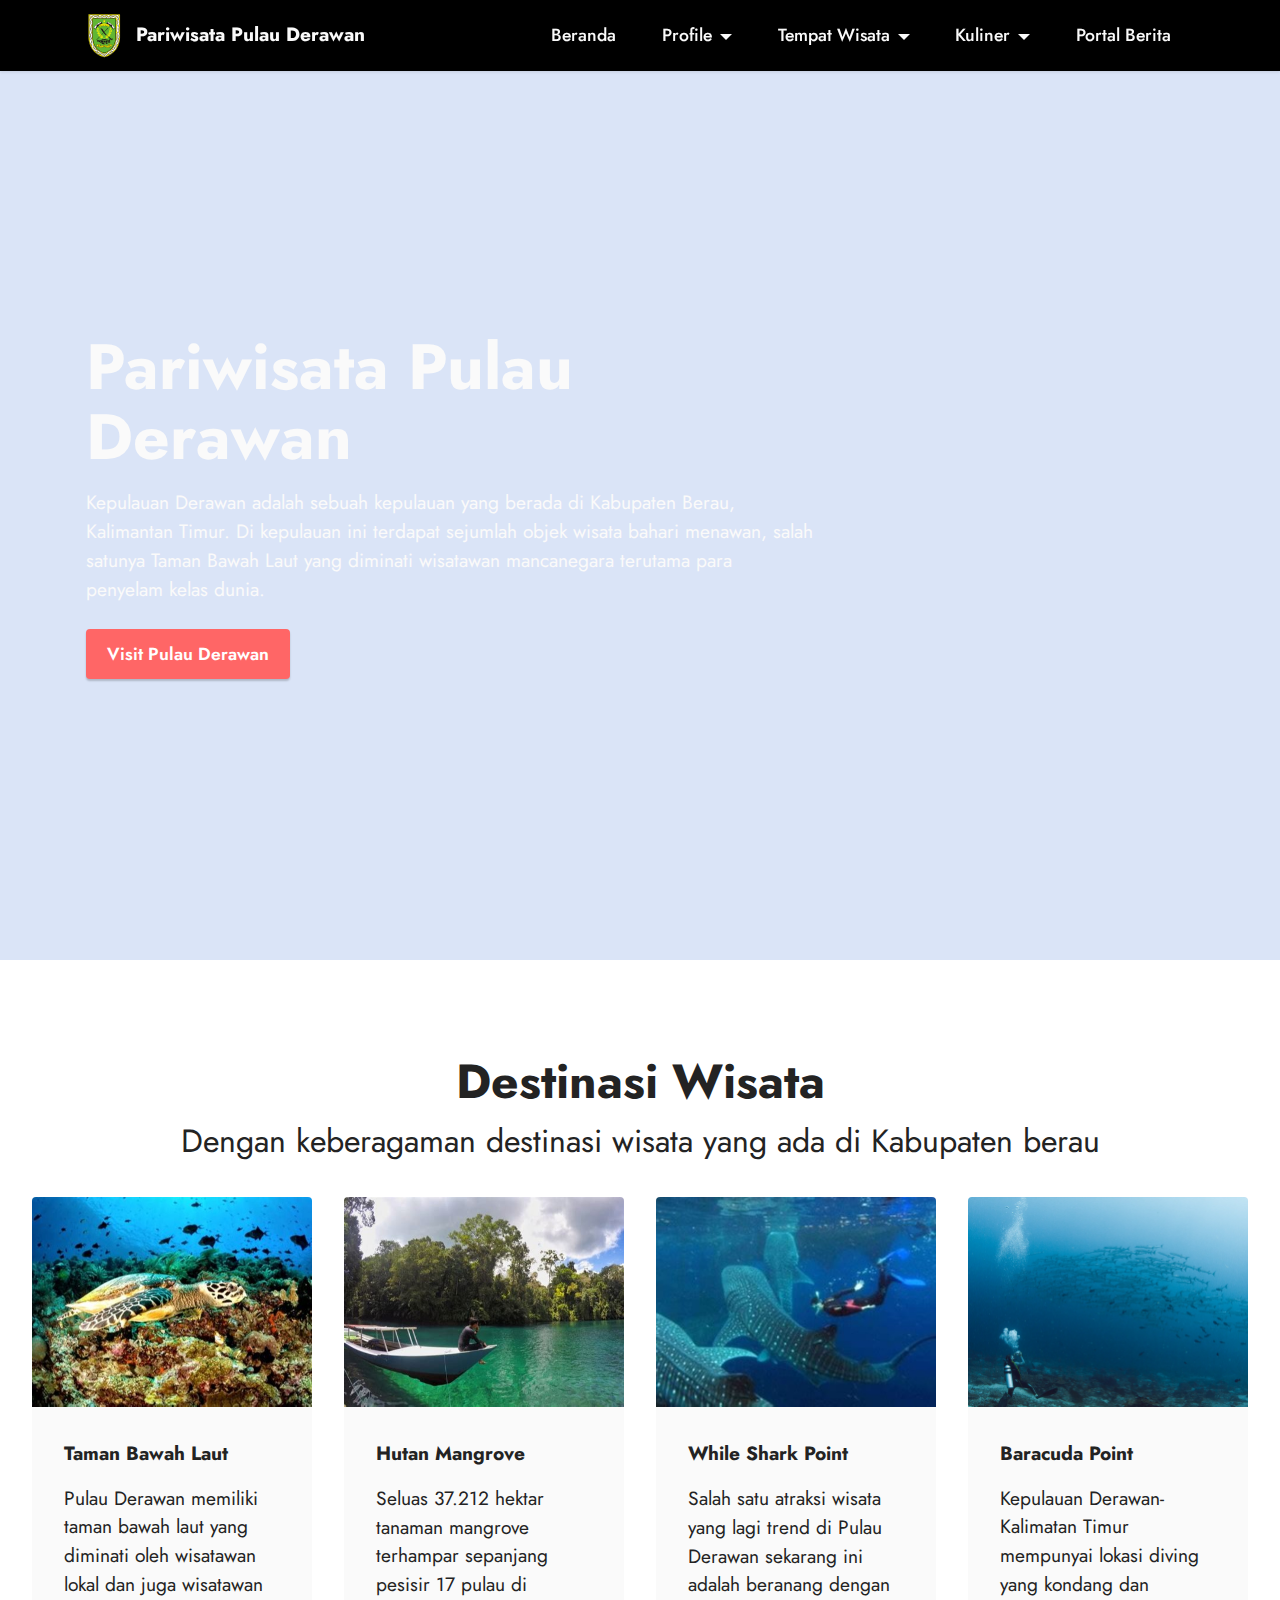
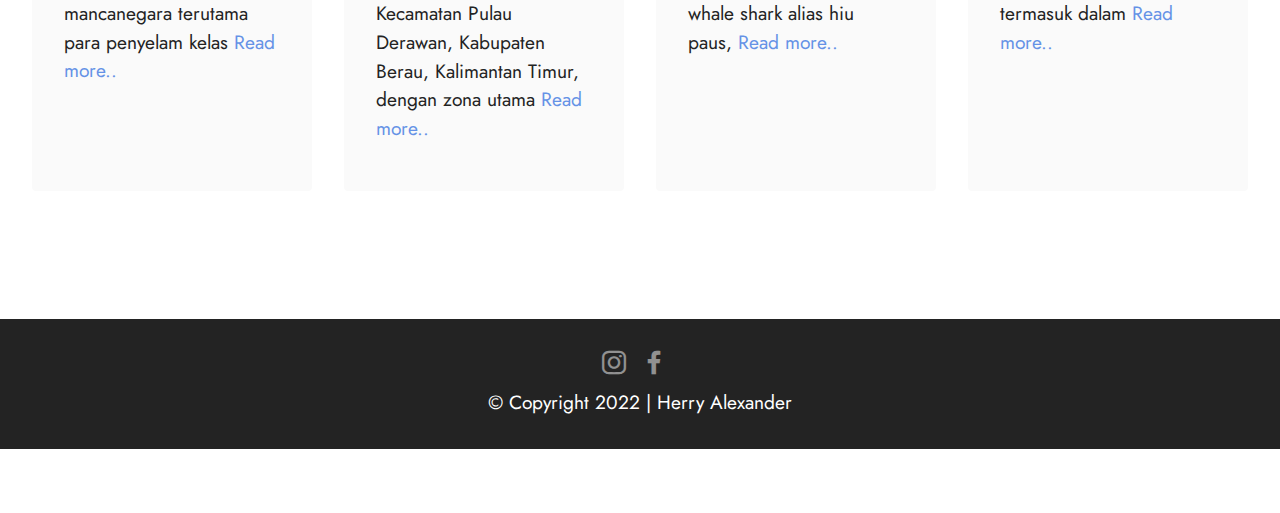
==== index.html @ 70865dbe "Update index.html" ====
<!DOCTYPE html>
<html  >
<head>
  <!-- Site made with Mobirise Website Builder v5.6.11, https://mobirise.com -->
  <meta charset="UTF-8">
  <meta http-equiv="X-UA-Compatible" content="IE=edge">
  <meta name="generator" content="Mobirise v5.6.11, mobirise.com">
  <meta name="twitter:card" content="summary_large_image"/>
  <meta name="twitter:image:src" content="">
  <meta property="og:image" content="">
  <meta name="twitter:title" content="Home">
  <meta name="viewport" content="width=device-width, initial-scale=1, minimum-scale=1">
  <link rel="shortcut icon" href="assets/images/coat-of-arms-of-berau-regency.svg" type="image/x-icon">
  <meta name="description" content="">
  
  
  <title>Home</title>
  <link rel="stylesheet" href="assets/bootstrap/css/bootstrap.min.css">
  <link rel="stylesheet" href="assets/bootstrap/css/bootstrap-grid.min.css">
  <link rel="stylesheet" href="assets/bootstrap/css/bootstrap-reboot.min.css">
  <link rel="stylesheet" href="assets/dropdown/css/style.css">
  <link rel="stylesheet" href="assets/socicon/css/styles.css">
  <link rel="stylesheet" href="assets/theme/css/style.css">
  <link rel="preload" href="https://fonts.googleapis.com/css?family=Jost:100,200,300,400,500,600,700,800,900,100i,200i,300i,400i,500i,600i,700i,800i,900i&display=swap" as="style" onload="this.onload=null;this.rel='stylesheet'">
  <noscript><link rel="stylesheet" href="https://fonts.googleapis.com/css?family=Jost:100,200,300,400,500,600,700,800,900,100i,200i,300i,400i,500i,600i,700i,800i,900i&display=swap"></noscript>
  <link rel="preload" as="style" href="assets/mobirise/css/mbr-additional.css"><link rel="stylesheet" href="assets/mobirise/css/mbr-additional.css" type="text/css">
  
  
  
  
</head>
<body>
  
  <section data-bs-version="5.1" class="menu menu2 cid-tdGZw2D0Wn" once="menu" id="menu2-9">
    
    <nav class="navbar navbar-dropdown navbar-fixed-top navbar-expand-lg">
        <div class="container">
            <div class="navbar-brand">
                <span class="navbar-logo">
                    <a href="https://mobiri.se">
                        <img src="assets/images/coat-of-arms-of-berau-regency.svg" alt="Mobirise Website Builder" style="height: 3rem;">
                    </a>
                </span>
                <span class="navbar-caption-wrap"><a class="navbar-caption text-white display-7" href="https://mobiri.se">Pariwisata Pulau Derawan</a></span>
            </div>
            <button class="navbar-toggler" type="button" data-toggle="collapse" data-bs-toggle="collapse" data-target="#navbarSupportedContent" data-bs-target="#navbarSupportedContent" aria-controls="navbarNavAltMarkup" aria-expanded="false" aria-label="Toggle navigation">
                <div class="hamburger">
                    <span></span>
                    <span></span>
                    <span></span>
                    <span></span>
                </div>
            </button>
            <div class="collapse navbar-collapse" id="navbarSupportedContent">
                <ul class="navbar-nav nav-dropdown nav-right" data-app-modern-menu="true"><li class="nav-item"><a class="nav-link link text-white text-primary display-4" href="index.html">Beranda</a></li>
                    <li class="nav-item dropdown"><a class="nav-link link text-white dropdown-toggle display-4" href="https://mobiri.se" data-toggle="dropdown-submenu" data-bs-toggle="dropdown" data-bs-auto-close="outside" aria-expanded="false">Profile</a><div class="dropdown-menu" aria-labelledby="dropdown-473"><a class="text-white dropdown-item text-primary display-4" href="profile.html#header2-b">Sejarah</a><a class="text-white dropdown-item text-primary display-4" href="profile.html#content5-c">Visi dan Misi</a><a class="text-white dropdown-item text-primary display-4" href="profile.html#image1-e">Struktur Organisasi</a><a class="text-white dropdown-item text-primary display-4" href="profile.html#map1-f">Lokasi</a></div></li>
                    <li class="nav-item dropdown"><a class="nav-link link text-white dropdown-toggle display-4" href="https://mobiri.se" data-toggle="dropdown-submenu" data-bs-toggle="dropdown" data-bs-auto-close="outside" aria-expanded="false">Tempat Wisata</a><div class="dropdown-menu" aria-labelledby="dropdown-120"><a class="text-white dropdown-item text-primary display-4" href="tamanbawahlaut.html">Taman Bawah Laut</a><a class="text-white dropdown-item text-primary display-4" href="hutanmangrove.html">Hutan Mangrove</a><a class="text-white dropdown-item text-primary display-4" href="whileshark.html">While Shark Point</a><a class="text-white dropdown-item text-primary display-4" href="baracuda.html">Baracuda Point</a></div>
                    </li><li class="nav-item dropdown open"><a class="nav-link link text-white dropdown-toggle show display-4" href="https://mobiri.se" data-toggle="dropdown-submenu" data-bs-toggle="dropdown" data-bs-auto-close="outside" aria-expanded="true">Kuliner</a><div class="dropdown-menu show" aria-labelledby="dropdown-510" data-bs-popper="none"><a class="text-white show dropdown-item text-primary display-4" href="kuliner.html#image1-y">Kima</a><a class="text-white show dropdown-item text-primary display-4" href="kuliner.html#image2-z">Tehe-tehe</a><a class="text-white show dropdown-item text-primary display-4" href="kuliner.html#image1-10">Sarang Semut</a><a class="text-white show dropdown-item text-primary display-4" href="kuliner.html#image2-11">Kulabutan</a></div></li><li class="nav-item"><a class="nav-link link text-white show text-primary display-4" href="https://dispar.kaltimprov.go.id/category/berita-terkini/" target="_blank">Portal Berita</a></li></ul>
                
                
            </div>
        </div>
    </nav>
</section>

<section data-bs-version="5.1" class="header1 cid-tdGR9poJVl mbr-fullscreen" data-bg-video="https://www.youtube.com/embed/G66h4YpAroQ?rel=0&amp;mute=1&amp;showinfo=0&amp;autoplay=0&amp;loop=0" id="header1-3">

    

    <div class="mbr-fallback-image disabled"></div>
    <div class="mbr-overlay" style="opacity: 0.2; background-color: rgb(68, 121, 217);"></div>

    <div class="container">
        <div class="row">
            <div class="col-12 col-lg-8">
                <h1 class="mbr-section-title mbr-fonts-style mb-3 display-1"><strong>Pariwisata Pulau Derawan</strong></h1>
                
                <p class="mbr-text mbr-fonts-style display-7">
                    Kepulauan Derawan adalah sebuah kepulauan yang berada di Kabupaten Berau, Kalimantan Timur. Di kepulauan ini terdapat sejumlah objek wisata bahari menawan, salah satunya Taman Bawah Laut yang diminati wisatawan mancanegara terutama para penyelam kelas dunia.</p>
                <div class="mbr-section-btn mt-3"><a class="btn btn-secondary display-4" href="profile.html">Visit Pulau Derawan</a></div>
            </div>
        </div>
    </div>
</section>

<section data-bs-version="5.1" class="gallery3 cid-tdGSPhgQXD" id="gallery3-4">
    
    
    <div class="container-fluid">
        <div class="mbr-section-head">
            <h4 class="mbr-section-title mbr-fonts-style align-center mb-0 display-2">
                <strong>Destinasi Wisata</strong></h4>
            <h5 class="mbr-section-subtitle mbr-fonts-style align-center mb-0 mt-2 display-5">Dengan keberagaman destinasi wisata yang ada di Kabupaten berau</h5>
        </div>
        <div class="row mt-4">
            <div class="item features-image сol-12 col-md-6 col-lg-3">
                <div class="item-wrapper">
                    <div class="item-img">
                        <img src="assets/images/th-2276952574.jpeg" alt="Mobirise Website Builder">
                    </div>
                    <div class="item-content">
                        <h5 class="item-title mbr-fonts-style display-7">
                            <strong>Taman Bawah Laut</strong></h5>
                        
                        <p class="mbr-text mbr-fonts-style mt-3 display-7">
                            Pulau Derawan memiliki taman bawah laut yang diminati oleh wisatawan lokal dan juga wisatawan mancanegara terutama para penyelam kelas <a href="tamanbawahlaut.html" class="text-primary">Read more..</a></p>
                    </div>
                    
                </div>
            </div>
            <div class="item features-image сol-12 col-md-6 col-lg-3">
                <div class="item-wrapper">
                    <div class="item-img">
                        <img src="assets/images/th-1007142094.jpeg" alt="Mobirise Website Builder">
                    </div>
                    <div class="item-content">
                        <h5 class="item-title mbr-fonts-style display-7">
                            <strong>Hutan Mangrove</strong></h5>
                        
                        <p class="mbr-text mbr-fonts-style mt-3 display-7">Seluas 37.212 hektar tanaman mangrove terhampar sepanjang pesisir 17 pulau di Kecamatan Pulau Derawan, Kabupaten Berau, Kalimantan Timur, dengan zona utama <a href="hutanmangrove.html" class="text-primary">Read more..</a><br></p>
                    </div>
                    
                </div>
            </div>
            <div class="item features-image сol-12 col-md-6 col-lg-3">
                <div class="item-wrapper">
                    <div class="item-img">
                        <img src="assets/images/th-3424375122.jpeg" alt="Mobirise Website Builder">
                    </div>
                    <div class="item-content">
                        <h5 class="item-title mbr-fonts-style display-7">
                            <strong>While Shark Point</strong></h5>
                        
                        <p class="mbr-text mbr-fonts-style mt-3 display-7">
                            Salah satu atraksi wisata yang lagi trend di Pulau Derawan sekarang ini adalah beranang dengan whale shark alias hiu paus,&nbsp;<a href="whileshark.html" class="text-primary">Read more..</a></p>
                    </div>
                    
                </div>
            </div>
            <div class="item features-image сol-12 col-md-6 col-lg-3">
                <div class="item-wrapper">
                    <div class="item-img">
                        <img src="assets/images/kakaban-barracuda-6.jpeg" alt="Mobirise Website Builder" title="">
                    </div>
                    <div class="item-content">
                        <h5 class="item-title mbr-fonts-style display-7">
                            <strong>Baracuda Point</strong></h5>
                        
                        <p class="mbr-text mbr-fonts-style mt-3 display-7">
                            Kepulauan Derawan- Kalimatan Timur mempunyai lokasi diving yang kondang dan termasuk dalam <a href="baracuda.html" class="text-primary">Read more..</a></p>
                    </div>
                    
                </div>
            </div>
        </div>
    </div>
</section>

<section data-bs-version="5.1" class="footer3 cid-tdH0uuYaSc" once="footers" id="footer3-a">

    

    

    <div class="container">
        <div class="media-container-row align-center mbr-white">
            
            <div class="row social-row">
                <div class="social-list align-right pb-2">
                    
                    
                    
                    
                    
                    
                <div class="soc-item">
                        <a href="https://instagram.com/pemkampulauderawan" target="_blank">
                            <span class="mbr-iconfont mbr-iconfont-social socicon-instagram socicon"></span>
                        </a>
                    </div><div class="soc-item">
                        <a href="https://www.facebook.com/pemdes.pulauderawan.3" target="_blank">
                            <span class="mbr-iconfont mbr-iconfont-social socicon-facebook socicon"></span>
                        </a>
                    </div></div>
            </div>
            <div class="row row-copirayt">
                <p class="mbr-text mb-0 mbr-fonts-style mbr-white align-center display-7">
                    © Copyright 2022 | Herry Alexander<br></p>
            </div>
        </div>
    </div>
</section><section class="display-7" style="padding: 0;align-items: center;justify-content: center;flex-wrap: wrap;    align-content: center;display: flex;position: relative;height: 4rem;"><a href="https://mobiri.se/2832314" style="flex: 1 1;height: 4rem;position: absolute;width: 100%;z-index: 1;"><img alt="" style="height: 4rem;" src="[data-uri]"></a><p style="margin: 0;text-align: center;" class="display-7"> &#8204;</p><a style="z-index:1" href="https://mobirise.com/website-design-software.html"></a></section><script src="assets/bootstrap/js/bootstrap.bundle.min.js"></script>  <script src="assets/smoothscroll/smooth-scroll.js"></script>  <script src="assets/ytplayer/index.js"></script>  <script src="assets/dropdown/js/navbar-dropdown.js"></script>  <script src="assets/vimeoplayer/player.js"></script>  <script src="assets/theme/js/script.js"></script>  
  
  
</body>
</html>
---- assets/dropdown/css/style.css ----
.navbar-dropdown {
  left: 0;
  padding: 0;
  position: absolute;
  right: 0;
  top: 0;
  transition: all 0.45s ease;
  z-index: 1030;
  background: #282828; }
  .navbar-dropdown .navbar-logo {
    margin-right: 0.8rem;
    transition: margin 0.3s ease-in-out;
    vertical-align: middle; }
    .navbar-dropdown .navbar-logo img {
      height: 3.125rem;
      transition: all 0.3s ease-in-out; }
    .navbar-dropdown .navbar-logo.mbr-iconfont {
      font-size: 3.125rem;
      line-height: 3.125rem; }
  .navbar-dropdown .navbar-caption {
    font-weight: 700;
    white-space: normal;
    vertical-align: -4px;
    line-height: 3.125rem !important; }
    .navbar-dropdown .navbar-caption, .navbar-dropdown .navbar-caption:hover {
      color: inherit;
      text-decoration: none; }
  .navbar-dropdown .mbr-iconfont + .navbar-caption {
    vertical-align: -1px; }
  .navbar-dropdown.navbar-fixed-top {
    position: fixed; }
  .navbar-dropdown .navbar-brand span {
    vertical-align: -4px; }
  .navbar-dropdown.bg-color.transparent {
    background: none; }
  .navbar-dropdown.navbar-short .navbar-brand {
    padding: 0.625rem 0; }
    .navbar-dropdown.navbar-short .navbar-brand span {
      vertical-align: -1px; }
  .navbar-dropdown.navbar-short .navbar-caption {
    line-height: 2.375rem !important;
    vertical-align: -2px; }
  .navbar-dropdown.navbar-short .navbar-logo {
    margin-right: 0.5rem; }
    .navbar-dropdown.navbar-short .navbar-logo img {
      height: 2.375rem; }
    .navbar-dropdown.navbar-short .navbar-logo.mbr-iconfont {
      font-size: 2.375rem;
      line-height: 2.375rem; }
  .navbar-dropdown.navbar-short .mbr-table-cell {
    height: 3.625rem; }
  .navbar-dropdown .navbar-close {
    left: 0.6875rem;
    position: fixed;
    top: 0.75rem;
    z-index: 1000; }
  .navbar-dropdown .hamburger-icon {
    content: "";
    display: inline-block;
    vertical-align: middle;
    width: 16px;
    -webkit-box-shadow: 0 -6px 0 1px #282828,0 0 0 1px #282828,0 6px 0 1px #282828;
    -moz-box-shadow: 0 -6px 0 1px #282828,0 0 0 1px #282828,0 6px 0 1px #282828;
    box-shadow: 0 -6px 0 1px #282828,0 0 0 1px #282828,0 6px 0 1px #282828; }

.dropdown-menu .dropdown-toggle[data-toggle="dropdown-submenu"]::after {
  border-bottom: 0.35em solid transparent;
  border-left: 0.35em solid;
  border-right: 0;
  border-top: 0.35em solid transparent;
  margin-left: 0.3rem; }

.dropdown-menu .dropdown-item:focus {
  outline: 0; }

.nav-dropdown {
  font-size: 0.75rem;
  font-weight: 500;
  height: auto !important; }
  .nav-dropdown .nav-btn {
    padding-left: 1rem; }
  .nav-dropdown .link {
    margin: .667em 1.667em;
    font-weight: 500;
    padding: 0;
    transition: color .2s ease-in-out; }
    .nav-dropdown .link.dropdown-toggle {
      margin-right: 2.583em; }
      .nav-dropdown .link.dropdown-toggle::after {
        margin-left: .25rem;
        border-top: 0.35em solid;
        border-right: 0.35em solid transparent;
        border-left: 0.35em solid transparent;
        border-bottom: 0; }
      .nav-dropdown .link.dropdown-toggle[aria-expanded="true"] {
        margin: 0;
        padding: 0.667em 3.263em  0.667em 1.667em; }
  .nav-dropdown .link::after,
  .nav-dropdown .dropdown-item::after {
    color: inherit; }
  .nav-dropdown .btn {
    font-size: 0.75rem;
    font-weight: 700;
    letter-spacing: 0;
    margin-bottom: 0;
    padding-left: 1.25rem;
    padding-right: 1.25rem; }
  .nav-dropdown .dropdown-menu {
    border-radius: 0;
    border: 0;
    left: 0;
    margin: 0;
    padding-bottom: 1.25rem;
    padding-top: 1.25rem;
    position: relative; }
  .nav-dropdown .dropdown-submenu {
    margin-left: 0.125rem;
    top: 0; }
  .nav-dropdown .dropdown-item {
    font-weight: 500;
    line-height: 2;
    padding: 0.3846em 4.615em 0.3846em 1.5385em;
    position: relative;
    transition: color .2s ease-in-out, background-color .2s ease-in-out; }
    .nav-dropdown .dropdown-item::after {
      margin-top: -0.3077em;
      position: absolute;
      right: 1.1538em;
      top: 50%; }
    .nav-dropdown .dropdown-item:focus, .nav-dropdown .dropdown-item:hover {
      background: none; }

@media (max-width: 767px) {
  .nav-dropdown.navbar-toggleable-sm {
    bottom: 0;
    display: none;
    left: 0;
    overflow-x: hidden;
    position: fixed;
    top: 0;
    transform: translateX(-100%);
    -ms-transform: translateX(-100%);
    -webkit-transform: translateX(-100%);
    width: 18.75rem;
    z-index: 999; } }
.nav-dropdown.navbar-toggleable-xl {
  bottom: 0;
  display: none;
  left: 0;
  overflow-x: hidden;
  position: fixed;
  top: 0;
  transform: translateX(-100%);
  -ms-transform: translateX(-100%);
  -webkit-transform: translateX(-100%);
  width: 18.75rem;
  z-index: 999; }

.nav-dropdown-sm {
  display: block !important;
  overflow-x: hidden;
  overflow: auto;
  padding-top: 3.875rem; }
  .nav-dropdown-sm::after {
    content: "";
    display: block;
    height: 3rem;
    width: 100%; }
  .nav-dropdown-sm.collapse.in ~ .navbar-close {
    display: block !important; }
  .nav-dropdown-sm.collapsing, .nav-dropdown-sm.collapse.in {
    transform: translateX(0);
    -ms-transform: translateX(0);
    -webkit-transform: translateX(0);
    transition: all 0.25s ease-out;
    -webkit-transition: all 0.25s ease-out;
    background: #282828; }
  .nav-dropdown-sm.collapsing[aria-expanded="false"] {
    transform: translateX(-100%);
    -ms-transform: translateX(-100%);
    -webkit-transform: translateX(-100%); }
  .nav-dropdown-sm .nav-item {
    display: block;
    margin-left: 0 !important;
    padding-left: 0; }
  .nav-dropdown-sm .link,
  .nav-dropdown-sm .dropdown-item {
    border-top: 1px dotted rgba(255, 255, 255, 0.1);
    font-size: 0.8125rem;
    line-height: 1.6;
    margin: 0 !important;
    padding: 0.875rem 2.4rem 0.875rem 1.5625rem !important;
    position: relative;
    white-space: normal; }
    .nav-dropdown-sm .link:focus, .nav-dropdown-sm .link:hover,
    .nav-dropdown-sm .dropdown-item:focus,
    .nav-dropdown-sm .dropdown-item:hover {
      background: rgba(0, 0, 0, 0.2) !important;
      color: #c0a375; }
  .nav-dropdown-sm .nav-btn {
    position: relative;
    padding: 1.5625rem 1.5625rem 0 1.5625rem; }
    .nav-dropdown-sm .nav-btn::before {
      border-top: 1px dotted rgba(255, 255, 255, 0.1);
      content: "";
      left: 0;
      position: absolute;
      top: 0;
      width: 100%; }
    .nav-dropdown-sm .nav-btn + .nav-btn {
      padding-top: 0.625rem; }
      .nav-dropdown-sm .nav-btn + .nav-btn::before {
        display: none; }
  .nav-dropdown-sm .btn {
    padding: 0.625rem 0; }
  .nav-dropdown-sm .dropdown-toggle[data-toggle="dropdown-submenu"]::after {
    margin-left: .25rem;
    border-top: 0.35em solid;
    border-right: 0.35em solid transparent;
    border-left: 0.35em solid transparent;
    border-bottom: 0; }
  .nav-dropdown-sm .dropdown-toggle[data-toggle="dropdown-submenu"][aria-expanded="true"]::after {
    border-top: 0;
    border-right: 0.35em solid transparent;
    border-left: 0.35em solid transparent;
    border-bottom: 0.35em solid; }
  .nav-dropdown-sm .dropdown-menu {
    margin: 0;
    padding: 0;
    position: relative;
    top: 0;
    left: 0;
    width: 100%;
    border: 0;
    float: none;
    border-radius: 0;
    background: none; }
  .nav-dropdown-sm .dropdown-submenu {
    left: 100%;
    margin-left: 0.125rem;
    margin-top: -1.25rem;
    top: 0; }

.navbar-toggleable-sm .nav-dropdown .dropdown-menu {
  position: absolute; }

.navbar-toggleable-sm .nav-dropdown .dropdown-submenu {
  left: 100%;
  margin-left: 0.125rem;
  margin-top: -1.25rem;
  top: 0; }

.navbar-toggleable-sm.opened .nav-dropdown .dropdown-menu {
  position: relative; }

.navbar-toggleable-sm.opened .nav-dropdown .dropdown-submenu {
  left: 0;
  margin-left: 00rem;
  margin-top: 0rem;
  top: 0; }

.is-builder .nav-dropdown.collapsing {
  transition: none !important; }
---- assets/socicon/css/styles.css ----
@charset "UTF-8";

@font-face {
  font-family: 'Socicon';
  src:  url('../fonts/socicon.eot');
  src:  url('../fonts/socicon.eot?#iefix') format('embedded-opentype'),
    url('../fonts/socicon.woff2') format('woff2'),
    url('../fonts/socicon.ttf') format('truetype'),
    url('../fonts/socicon.woff') format('woff'),
    url('../fonts/socicon.svg#socicon') format('svg');
  font-weight: normal;
  font-style: normal;
  font-display: swap;
}

[data-icon]:before {
  font-family: "socicon" !important;
  content: attr(data-icon);
  font-style: normal !important;
  font-weight: normal !important;
  font-variant: normal !important;
  text-transform: none !important;
  speak: none;
  line-height: 1;
  -webkit-font-smoothing: antialiased;
  -moz-osx-font-smoothing: grayscale;
}

[class^="socicon-"], [class*=" socicon-"] {
  /* use !important to prevent issues with browser extensions that change fonts */
  font-family: 'Socicon' !important;
  speak: none;
  font-style: normal;
  font-weight: normal;
  font-variant: normal;
  text-transform: none;
  line-height: 1;

  /* Better Font Rendering =========== */
  -webkit-font-smoothing: antialiased;
  -moz-osx-font-smoothing: grayscale;
}

.socicon-eitaa:before {
  content: "\e97c";
}
.socicon-soroush:before {
  content: "\e97d";
}
.socicon-bale:before {
  content: "\e97e";
}
.socicon-zazzle:before {
  content: "\e97b";
}
.socicon-society6:before {
  content: "\e97a";
}
.socicon-redbubble:before {
  content: "\e979";
}
.socicon-avvo:before {
  content: "\e978";
}
.socicon-stitcher:before {
  content: "\e977";
}
.socicon-googlehangouts:before {
  content: "\e974";
}
.socicon-dlive:before {
  content: "\e975";
}
.socicon-vsco:before {
  content: "\e976";
}
.socicon-flipboard:before {
  content: "\e973";
}
.socicon-ubuntu:before {
  content: "\e958";
}
.socicon-artstation:before {
  content: "\e959";
}
.socicon-invision:before {
  content: "\e95a";
}
.socicon-torial:before {
  content: "\e95b";
}
.socicon-collectorz:before {
  content: "\e95c";
}
.socicon-seenthis:before {
  content: "\e95d";
}
.socicon-googleplaymusic:before {
  content: "\e95e";
}
.socicon-debian:before {
  content: "\e95f";
}
.socicon-filmfreeway:before {
  content: "\e960";
}
.socicon-gnome:before {
  content: "\e961";
}
.socicon-itchio:before {
  content: "\e962";
}
.socicon-jamendo:before {
  content: "\e963";
}
.socicon-mix:before {
  content: "\e964";
}
.socicon-sharepoint:before {
  content: "\e965";
}
.socicon-tinder:before {
  content: "\e966";
}
.socicon-windguru:before {
  content: "\e967";
}
.socicon-cdbaby:before {
  content: "\e968";
}
.socicon-elementaryos:before {
  content: "\e969";
}
.socicon-stage32:before {
  content: "\e96a";
}
.socicon-tiktok:before {
  content: "\e96b";
}
.socicon-gitter:before {
  content: "\e96c";
}
.socicon-letterboxd:before {
  content: "\e96d";
}
.socicon-threema:before {
  content: "\e96e";
}
.socicon-splice:before {
  content: "\e96f";
}
.socicon-metapop:before {
  content: "\e970";
}
.socicon-naver:before {
  content: "\e971";
}
.socicon-remote:before {
  content: "\e972";
}
.socicon-internet:before {
  content: "\e957";
}
.socicon-moddb:before {
  content: "\e94b";
}
.socicon-indiedb:before {
  content: "\e94c";
}
.socicon-traxsource:before {
  content: "\e94d";
}
.socicon-gamefor:before {
  content: "\e94e";
}
.socicon-pixiv:before {
  content: "\e94f";
}
.socicon-myanimelist:before {
  content: "\e950";
}
.socicon-blackberry:before {
  content: "\e951";
}
.socicon-wickr:before {
  content: "\e952";
}
.socicon-spip:before {
  content: "\e953";
}
.socicon-napster:before {
  content: "\e954";
}
.socicon-beatport:before {
  content: "\e955";
}
.socicon-hackerone:before {
  content: "\e956";
}
.socicon-hackernews:before {
  content: "\e946";
}
.socicon-smashwords:before {
  content: "\e947";
}
.socicon-kobo:before {
  content: "\e948";
}
.socicon-bookbub:before {
  content: "\e949";
}
.socicon-mailru:before {
  content: "\e94a";
}
.socicon-gitlab:before {
  content: "\e945";
}
.socicon-instructables:before {
  content: "\e944";
}
.socicon-portfolio:before {
  content: "\e943";
}
.socicon-codered:before {
  content: "\e940";
}
.socicon-origin:before {
  content: "\e941";
}
.socicon-nextdoor:before {
  content: "\e942";
}
.socicon-udemy:before {
  content: "\e93f";
}
.socicon-livemaster:before {
  content: "\e93e";
}
.socicon-crunchbase:before {
  content: "\e93b";
}
.socicon-homefy:before {
  content: "\e93c";
}
.socicon-calendly:before {
  content: "\e93d";
}
.socicon-realtor:before {
  content: "\e90f";
}
.socicon-tidal:before {
  content: "\e910";
}
.socicon-qobuz:before {
  content: "\e911";
}
.socicon-natgeo:before {
  content: "\e912";
}
.socicon-mastodon:before {
  content: "\e913";
}
.socicon-unsplash:before {
  content: "\e914";
}
.socicon-homeadvisor:before {
  content: "\e915";
}
.socicon-angieslist:before {
  content: "\e916";
}
.socicon-codepen:before {
  content: "\e917";
}
.socicon-slack:before {
  content: "\e918";
}
.socicon-openaigym:before {
  content: "\e919";
}
.socicon-logmein:before {
  content: "\e91a";
}
.socicon-fiverr:before {
  content: "\e91b";
}
.socicon-gotomeeting:before {
  content: "\e91c";
}
.socicon-aliexpress:before {
  content: "\e91d";
}
.socicon-guru:before {
  content: "\e91e";
}
.socicon-appstore:before {
  content: "\e91f";
}
.socicon-homes:before {
  content: "\e920";
}
.socicon-zoom:before {
  content: "\e921";
}
.socicon-alibaba:before {
  content: "\e922";
}
.socicon-craigslist:before {
  content: "\e923";
}
.socicon-wix:before {
  content: "\e924";
}
.socicon-redfin:before {
  content: "\e925";
}
.socicon-googlecalendar:before {
  content: "\e926";
}
.socicon-shopify:before {
  content: "\e927";
}
.socicon-freelancer:before {
  content: "\e928";
}
.socicon-seedrs:before {
  content: "\e929";
}
.socicon-bing:before {
  content: "\e92a";
}
.socicon-doodle:before {
  content: "\e92b";
}
.socicon-bonanza:before {
  content: "\e92c";
}
.socicon-squarespace:before {
  content: "\e92d";
}
.socicon-toptal:before {
  content: "\e92e";
}
.socicon-gust:before {
  content: "\e92f";
}
.socicon-ask:before {
  content: "\e930";
}
.socicon-trulia:before {
  content: "\e931";
}
.socicon-loomly:before {
  content: "\e932";
}
.socicon-ghost:before {
  content: "\e933";
}
.socicon-upwork:before {
  content: "\e934";
}
.socicon-fundable:before {
  content: "\e935";
}
.socicon-booking:before {
  content: "\e936";
}
.socicon-googlemaps:before {
  content: "\e937";
}
.socicon-zillow:before {
  content: "\e938";
}
.socicon-niconico:before {
  content: "\e939";
}
.socicon-toneden:before {
  content: "\e93a";
}
.socicon-augment:before {
  content: "\e908";
}
.socicon-bitbucket:before {
  content: "\e909";
}
.socicon-fyuse:before {
  content: "\e90a";
}
.socicon-yt-gaming:before {
  content: "\e90b";
}
.socicon-sketchfab:before {
  content: "\e90c";
}
.socicon-mobcrush:before {
  content: "\e90d";
}
.socicon-microsoft:before {
  content: "\e90e";
}
.socicon-pandora:before {
  content: "\e907";
}
.socicon-messenger:before {
  content: "\e906";
}
.socicon-gamewisp:before {
  content: "\e905";
}
.socicon-bloglovin:before {
  content: "\e904";
}
.socicon-tunein:before {
  content: "\e903";
}
.socicon-gamejolt:before {
  content: "\e901";
}
.socicon-trello:before {
  content: "\e902";
}
.socicon-spreadshirt:before {
  content: "\e900";
}
.socicon-500px:before {
  content: "\e000";
}
.socicon-8tracks:before {
  content: "\e001";
}
.socicon-airbnb:before {
  content: "\e002";
}
.socicon-alliance:before {
  content: "\e003";
}
.socicon-amazon:before {
  content: "\e004";
}
.socicon-amplement:before {
  content: "\e005";
}
.socicon-android:before {
  content: "\e006";
}
.socicon-angellist:before {
  content: "\e007";
}
.socicon-apple:before {
  content: "\e008";
}
.socicon-appnet:before {
  content: "\e009";
}
.socicon-baidu:before {
  content: "\e00a";
}
.socicon-bandcamp:before {
  content: "\e00b";
}
.socicon-battlenet:before {
  content: "\e00c";
}
.socicon-mixer:before {
  content: "\e00d";
}
.socicon-bebee:before {
  content: "\e00e";
}
.socicon-bebo:before {
  content: "\e00f";
}
.socicon-behance:before {
  content: "\e010";
}
.socicon-blizzard:before {
  content: "\e011";
}
.socicon-blogger:before {
  content: "\e012";
}
.socicon-buffer:before {
  content: "\e013";
}
.socicon-chrome:before {
  content: "\e014";
}
.socicon-coderwall:before {
  content: "\e015";
}
.socicon-curse:before {
  content: "\e016";
}
.socicon-dailymotion:before {
  content: "\e017";
}
.socicon-deezer:before {
  content: "\e018";
}
.socicon-delicious:before {
  content: "\e019";
}
.socicon-deviantart:before {
  content: "\e01a";
}
.socicon-diablo:before {
  content: "\e01b";
}
.socicon-digg:before {
  content: "\e01c";
}
.socicon-discord:before {
  content: "\e01d";
}
.socicon-disqus:before {
  content: "\e01e";
}
.socicon-douban:before {
  content: "\e01f";
}
.socicon-draugiem:before {
  content: "\e020";
}
.socicon-dribbble:before {
  content: "\e021";
}
.socicon-drupal:before {
  content: "\e022";
}
.socicon-ebay:before {
  content: "\e023";
}
.socicon-ello:before {
  content: "\e024";
}
.socicon-endomodo:before {
  content: "\e025";
}
.socicon-envato:before {
  content: "\e026";
}
.socicon-etsy:before {
  content: "\e027";
}
.socicon-facebook:before {
  content: "\e028";
}
.socicon-feedburner:before {
  content: "\e029";
}
.socicon-filmweb:before {
  content: "\e02a";
}
.socicon-firefox:before {
  content: "\e02b";
}
.socicon-flattr:before {
  content: "\e02c";
}
.socicon-flickr:before {
  content: "\e02d";
}
.socicon-formulr:before {
  content: "\e02e";
}
.socicon-forrst:before {
  content: "\e02f";
}
.socicon-foursquare:before {
  content: "\e030";
}
.socicon-friendfeed:before {
  content: "\e031";
}
.socicon-github:before {
  content: "\e032";
}
.socicon-goodreads:before {
  content: "\e033";
}
.socicon-google:before {
  content: "\e034";
}
.socicon-googlescholar:before {
  content: "\e035";
}
.socicon-googlegroups:before {
  content: "\e036";
}
.socicon-googlephotos:before {
  content: "\e037";
}
.socicon-googleplus:before {
  content: "\e038";
}
.socicon-grooveshark:before {
  content: "\e039";
}
.socicon-hackerrank:before {
  content: "\e03a";
}
.socicon-hearthstone:before {
  content: "\e03b";
}
.socicon-hellocoton:before {
  content: "\e03c";
}
.socicon-heroes:before {
  content: "\e03d";
}
.socicon-smashcast:before {
  content: "\e03e";
}
.socicon-horde:before {
  content: "\e03f";
}
.socicon-houzz:before {
  content: "\e040";
}
.socicon-icq:before {
  content: "\e041";
}
.socicon-identica:before {
  content: "\e042";
}
.socicon-imdb:before {
  content: "\e043";
}
.socicon-instagram:before {
  content: "\e044";
}
.socicon-issuu:before {
  content: "\e045";
}
.socicon-istock:before {
  content: "\e046";
}
.socicon-itunes:before {
  content: "\e047";
}
.socicon-keybase:before {
  content: "\e048";
}
.socicon-lanyrd:before {
  content: "\e049";
}
.socicon-lastfm:before {
  content: "\e04a";
}
.socicon-line:before {
  content: "\e04b";
}
.socicon-linkedin:before {
  content: "\e04c";
}
.socicon-livejournal:before {
  content: "\e04d";
}
.socicon-lyft:before {
  content: "\e04e";
}
.socicon-macos:before {
  content: "\e04f";
}
.socicon-mail:before {
  content: "\e050";
}
.socicon-medium:before {
  content: "\e051";
}
.socicon-meetup:before {
  content: "\e052";
}
.socicon-mixcloud:before {
  content: "\e053";
}
.socicon-modelmayhem:before {
  content: "\e054";
}
.socicon-mumble:before {
  content: "\e055";
}
.socicon-myspace:before {
  content: "\e056";
}
.socicon-newsvine:before {
  content: "\e057";
}
.socicon-nintendo:before {
  content: "\e058";
}
.socicon-npm:before {
  content: "\e059";
}
.socicon-odnoklassniki:before {
  content: "\e05a";
}
.socicon-openid:before {
  content: "\e05b";
}
.socicon-opera:before {
  content: "\e05c";
}
.socicon-outlook:before {
  content: "\e05d";
}
.socicon-overwatch:before {
  content: "\e05e";
}
.socicon-patreon:before {
  content: "\e05f";
}
.socicon-paypal:before {
  content: "\e060";
}
.socicon-periscope:before {
  content: "\e061";
}
.socicon-persona:before {
  content: "\e062";
}
.socicon-pinterest:before {
  content: "\e063";
}
.socicon-play:before {
  content: "\e064";
}
.socicon-player:before {
  content: "\e065";
}
.socicon-playstation:before {
  content: "\e066";
}
.socicon-pocket:before {
  content: "\e067";
}
.socicon-qq:before {
  content: "\e068";
}
.socicon-quora:before {
  content: "\e069";
}
.socicon-raidcall:before {
  content: "\e06a";
}
.socicon-ravelry:before {
  content: "\e06b";
}
.socicon-reddit:before {
  content: "\e06c";
}
.socicon-renren:before {
  content: "\e06d";
}
.socicon-researchgate:before {
  content: "\e06e";
}
.socicon-residentadvisor:before {
  content: "\e06f";
}
.socicon-reverbnation:before {
  content: "\e070";
}
.socicon-rss:before {
  content: "\e071";
}
.socicon-sharethis:before {
  content: "\e072";
}
.socicon-skype:before {
  content: "\e073";
}
.socicon-slideshare:before {
  content: "\e074";
}
.socicon-smugmug:before {
  content: "\e075";
}
.socicon-snapchat:before {
  content: "\e076";
}
.socicon-songkick:before {
  content: "\e077";
}
.socicon-soundcloud:before {
  content: "\e078";
}
.socicon-spotify:before {
  content: "\e079";
}
.socicon-stackexchange:before {
  content: "\e07a";
}
.socicon-stackoverflow:before {
  content: "\e07b";
}
.socicon-starcraft:before {
  content: "\e07c";
}
.socicon-stayfriends:before {
  content: "\e07d";
}
.socicon-steam:before {
  content: "\e07e";
}
.socicon-storehouse:before {
  content: "\e07f";
}
.socicon-strava:before {
  content: "\e080";
}
.socicon-streamjar:before {
  content: "\e081";
}
.socicon-stumbleupon:before {
  content: "\e082";
}
.socicon-swarm:before {
  content: "\e083";
}
.socicon-teamspeak:before {
  content: "\e084";
}
.socicon-teamviewer:before {
  content: "\e085";
}
.socicon-technorati:before {
  content: "\e086";
}
.socicon-telegram:before {
  content: "\e087";
}
.socicon-tripadvisor:before {
  content: "\e088";
}
.socicon-tripit:before {
  content: "\e089";
}
.socicon-triplej:before {
  content: "\e08a";
}
.socicon-tumblr:before {
  content: "\e08b";
}
.socicon-twitch:before {
  content: "\e08c";
}
.socicon-twitter:before {
  content: "\e08d";
}
.socicon-uber:before {
  content: "\e08e";
}
.socicon-ventrilo:before {
  content: "\e08f";
}
.socicon-viadeo:before {
  content: "\e090";
}
.socicon-viber:before {
  content: "\e091";
}
.socicon-viewbug:before {
  content: "\e092";
}
.socicon-vimeo:before {
  content: "\e093";
}
.socicon-vine:before {
  content: "\e094";
}
.socicon-vkontakte:before {
  content: "\e095";
}
.socicon-warcraft:before {
  content: "\e096";
}
.socicon-wechat:before {
  content: "\e097";
}
.socicon-weibo:before {
  content: "\e098";
}
.socicon-whatsapp:before {
  content: "\e099";
}
.socicon-wikipedia:before {
  content: "\e09a";
}
.socicon-windows:before {
  content: "\e09b";
}
.socicon-wordpress:before {
  content: "\e09c";
}
.socicon-wykop:before {
  content: "\e09d";
}
.socicon-xbox:before {
  content: "\e09e";
}
.socicon-xing:before {
  content: "\e09f";
}
.socicon-yahoo:before {
  content: "\e0a0";
}
.socicon-yammer:before {
  content: "\e0a1";
}
.socicon-yandex:before {
  content: "\e0a2";
}
.socicon-yelp:before {
  content: "\e0a3";
}
.socicon-younow:before {
  content: "\e0a4";
}
.socicon-youtube:before {
  content: "\e0a5";
}
.socicon-zapier:before {
  content: "\e0a6";
}
.socicon-zerply:before {
  content: "\e0a7";
}
.socicon-zomato:before {
  content: "\e0a8";
}
.socicon-zynga:before {
  content: "\e0a9";
}
---- assets/theme/css/style.css ----
@charset "UTF-8";
section {
  background-color: #ffffff;
}

body {
  font-style: normal;
  line-height: 1.5;
  font-weight: 400;
  color: #232323;
  position: relative;
}

button {
  background-color: transparent;
  border-color: transparent;
}

section,
.container,
.container-fluid {
  position: relative;
  word-wrap: break-word;
}

a.mbr-iconfont:hover {
  text-decoration: none;
}

.article .lead p,
.article .lead ul,
.article .lead ol,
.article .lead pre,
.article .lead blockquote {
  margin-bottom: 0;
}

a {
  font-style: normal;
  font-weight: 400;
  cursor: pointer;
}
a, a:hover {
  text-decoration: none;
}

.mbr-section-title {
  font-style: normal;
  line-height: 1.3;
}

.mbr-section-subtitle {
  line-height: 1.3;
}

.mbr-text {
  font-style: normal;
  line-height: 1.7;
}

h1,
h2,
h3,
h4,
h5,
h6,
.display-1,
.display-2,
.display-4,
.display-5,
.display-7,
span,
p,
a {
  line-height: 1;
  word-break: break-word;
  word-wrap: break-word;
  font-weight: 400;
}

b,
strong {
  font-weight: bold;
}

input:-webkit-autofill, input:-webkit-autofill:hover, input:-webkit-autofill:focus, input:-webkit-autofill:active {
  transition-delay: 9999s;
  -webkit-transition-property: background-color, color;
  transition-property: background-color, color;
}

textarea[type=hidden] {
  display: none;
}

section {
  background-position: 50% 50%;
  background-repeat: no-repeat;
  background-size: cover;
}
section .mbr-background-video,
section .mbr-background-video-preview {
  position: absolute;
  bottom: 0;
  left: 0;
  right: 0;
  top: 0;
}

.hidden {
  visibility: hidden;
}

.mbr-z-index20 {
  z-index: 20;
}

/*! Base colors */
.mbr-white {
  color: #ffffff;
}

.mbr-black {
  color: #111111;
}

.mbr-bg-white {
  background-color: #ffffff;
}

.mbr-bg-black {
  background-color: #000000;
}

/*! Text-aligns */
.align-left {
  text-align: left;
}

.align-center {
  text-align: center;
}

.align-right {
  text-align: right;
}

/*! Font-weight  */
.mbr-light {
  font-weight: 300;
}

.mbr-regular {
  font-weight: 400;
}

.mbr-semibold {
  font-weight: 500;
}

.mbr-bold {
  font-weight: 700;
}

/*! Media  */
.media-content {
  flex-basis: 100%;
}

.media-container-row {
  display: flex;
  flex-direction: row;
  flex-wrap: wrap;
  justify-content: center;
  align-content: center;
  align-items: start;
}
.media-container-row .media-size-item {
  width: 400px;
}

.media-container-column {
  display: flex;
  flex-direction: column;
  flex-wrap: wrap;
  justify-content: center;
  align-content: center;
  align-items: stretch;
}
.media-container-column > * {
  width: 100%;
}

@media (min-width: 992px) {
  .media-container-row {
    flex-wrap: nowrap;
  }
}
figure {
  margin-bottom: 0;
  overflow: hidden;
}

figure[mbr-media-size] {
  transition: width 0.1s;
}

img,
iframe {
  display: block;
  width: 100%;
}

.card {
  background-color: transparent;
  border: none;
}

.card-box {
  width: 100%;
}

.card-img {
  text-align: center;
  flex-shrink: 0;
  -webkit-flex-shrink: 0;
}

.media {
  max-width: 100%;
  margin: 0 auto;
}

.mbr-figure {
  align-self: center;
}

.media-container > div {
  max-width: 100%;
}

.mbr-figure img,
.card-img img {
  width: 100%;
}

@media (max-width: 991px) {
  .media-size-item {
    width: auto !important;
  }

  .media {
    width: auto;
  }

  .mbr-figure {
    width: 100% !important;
  }
}
/*! Buttons */
.mbr-section-btn {
  margin-left: -0.6rem;
  margin-right: -0.6rem;
  font-size: 0;
}

.btn {
  font-weight: 600;
  border-width: 1px;
  font-style: normal;
  margin: 0.6rem 0.6rem;
  white-space: normal;
  transition: all 0.2s ease-in-out;
  display: inline-flex;
  align-items: center;
  justify-content: center;
  word-break: break-word;
}

.btn-sm {
  font-weight: 600;
  letter-spacing: 0px;
  transition: all 0.3s ease-in-out;
}

.btn-md {
  font-weight: 600;
  letter-spacing: 0px;
  transition: all 0.3s ease-in-out;
}

.btn-lg {
  font-weight: 600;
  letter-spacing: 0px;
  transition: all 0.3s ease-in-out;
}

.btn-form {
  margin: 0;
}
.btn-form:hover {
  cursor: pointer;
}

nav .mbr-section-btn {
  margin-left: 0rem;
  margin-right: 0rem;
}

/*! Btn icon margin */
.btn .mbr-iconfont,
.btn.btn-sm .mbr-iconfont {
  order: 1;
  cursor: pointer;
  margin-left: 0.5rem;
  vertical-align: sub;
}

.btn.btn-md .mbr-iconfont,
.btn.btn-md .mbr-iconfont {
  margin-left: 0.8rem;
}

.mbr-regular {
  font-weight: 400;
}

.mbr-semibold {
  font-weight: 500;
}

.mbr-bold {
  font-weight: 700;
}

[type=submit] {
  -webkit-appearance: none;
}

/*! Full-screen */
.mbr-fullscreen .mbr-overlay {
  min-height: 100vh;
}

.mbr-fullscreen {
  display: flex;
  display: -moz-flex;
  display: -ms-flex;
  display: -o-flex;
  align-items: center;
  min-height: 100vh;
  padding-top: 3rem;
  padding-bottom: 3rem;
}

/*! Map */
.map {
  height: 25rem;
  position: relative;
}
.map iframe {
  width: 100%;
  height: 100%;
}

/*! Scroll to top arrow */
.mbr-arrow-up {
  bottom: 25px;
  right: 90px;
  position: fixed;
  text-align: right;
  z-index: 5000;
  color: #ffffff;
  font-size: 22px;
}

.mbr-arrow-up a {
  background: rgba(0, 0, 0, 0.2);
  border-radius: 50%;
  color: #fff;
  display: inline-block;
  height: 60px;
  width: 60px;
  border: 2px solid #fff;
  outline-style: none !important;
  position: relative;
  text-decoration: none;
  transition: all 0.3s ease-in-out;
  cursor: pointer;
  text-align: center;
}
.mbr-arrow-up a:hover {
  background-color: rgba(0, 0, 0, 0.4);
}
.mbr-arrow-up a i {
  line-height: 60px;
}

.mbr-arrow-up-icon {
  display: block;
  color: #fff;
}

.mbr-arrow-up-icon::before {
  content: "›";
  display: inline-block;
  font-family: serif;
  font-size: 22px;
  line-height: 1;
  font-style: normal;
  position: relative;
  top: 6px;
  left: -4px;
  transform: rotate(-90deg);
}

/*! Arrow Down */
.mbr-arrow {
  position: absolute;
  bottom: 45px;
  left: 50%;
  width: 60px;
  height: 60px;
  cursor: pointer;
  background-color: rgba(80, 80, 80, 0.5);
  border-radius: 50%;
  transform: translateX(-50%);
}
@media (max-width: 767px) {
  .mbr-arrow {
    display: none;
  }
}
.mbr-arrow > a {
  display: inline-block;
  text-decoration: none;
  outline-style: none;
  -webkit-animation: arrowdown 1.7s ease-in-out infinite;
          animation: arrowdown 1.7s ease-in-out infinite;
  color: #ffffff;
}
.mbr-arrow > a > i {
  position: absolute;
  top: -2px;
  left: 15px;
  font-size: 2rem;
}

#scrollToTop a i::before {
  content: "";
  position: absolute;
  display: block;
  border-bottom: 2.5px solid #fff;
  border-left: 2.5px solid #fff;
  width: 27.8%;
  height: 27.8%;
  left: 50%;
  top: 51%;
  transform: translateY(-30%) translateX(-50%) rotate(135deg);
}

@keyframes arrowdown {
  0% {
    transform: translateY(0px);
  }
  50% {
    transform: translateY(-5px);
  }
  100% {
    transform: translateY(0px);
  }
}
@-webkit-keyframes arrowdown {
  0% {
    transform: translateY(0px);
  }
  50% {
    transform: translateY(-5px);
  }
  100% {
    transform: translateY(0px);
  }
}
@media (max-width: 500px) {
  .mbr-arrow-up {
    left: 0;
    right: 0;
    text-align: center;
  }
}
/*Gradients animation*/
@keyframes gradient-animation {
  from {
    background-position: 0% 100%;
    -webkit-animation-timing-function: ease-in-out;
            animation-timing-function: ease-in-out;
  }
  to {
    background-position: 100% 0%;
    -webkit-animation-timing-function: ease-in-out;
            animation-timing-function: ease-in-out;
  }
}
@-webkit-keyframes gradient-animation {
  from {
    background-position: 0% 100%;
    -webkit-animation-timing-function: ease-in-out;
            animation-timing-function: ease-in-out;
  }
  to {
    background-position: 100% 0%;
    -webkit-animation-timing-function: ease-in-out;
            animation-timing-function: ease-in-out;
  }
}
.bg-gradient {
  background-size: 200% 200%;
  animation: gradient-animation 5s infinite alternate;
  -webkit-animation: gradient-animation 5s infinite alternate;
}

.menu .navbar-brand {
  display: -webkit-flex;
}
.menu .navbar-brand span {
  display: flex;
  display: -webkit-flex;
}
.menu .navbar-brand .navbar-caption-wrap {
  display: -webkit-flex;
}
.menu .navbar-brand .navbar-logo img {
  display: -webkit-flex;
  width: auto;
}
@media (min-width: 768px) and (max-width: 991px) {
  .menu .navbar-toggleable-sm .navbar-nav {
    display: -ms-flexbox;
  }
}
@media (max-width: 991px) {
  .menu .navbar-collapse {
    max-height: 93.5vh;
  }
  .menu .navbar-collapse.show {
    overflow: auto;
  }
}
@media (min-width: 992px) {
  .menu .navbar-nav.nav-dropdown {
    display: -webkit-flex;
  }
  .menu .navbar-toggleable-sm .navbar-collapse {
    display: -webkit-flex !important;
  }
  .menu .collapsed .navbar-collapse {
    max-height: 93.5vh;
  }
  .menu .collapsed .navbar-collapse.show {
    overflow: auto;
  }
}
@media (max-width: 767px) {
  .menu .navbar-collapse {
    max-height: 80vh;
  }
}

.nav-link .mbr-iconfont {
  margin-right: 0.5rem;
}

.navbar {
  display: -webkit-flex;
  -webkit-flex-wrap: wrap;
  -webkit-align-items: center;
  -webkit-justify-content: space-between;
}

.navbar-collapse {
  -webkit-flex-basis: 100%;
  -webkit-flex-grow: 1;
  -webkit-align-items: center;
}

.nav-dropdown .link {
  padding: 0.667em 1.667em !important;
  margin: 0 !important;
}

.nav {
  display: -webkit-flex;
  -webkit-flex-wrap: wrap;
}

.row {
  display: -webkit-flex;
  -webkit-flex-wrap: wrap;
}

.justify-content-center {
  -webkit-justify-content: center;
}

.form-inline {
  display: -webkit-flex;
}

.card-wrapper {
  -webkit-flex: 1;
}

.carousel-control {
  z-index: 10;
  display: -webkit-flex;
}

.carousel-controls {
  display: -webkit-flex;
}

.media {
  display: -webkit-flex;
}

.form-group:focus {
  outline: none;
}

.jq-selectbox__select {
  padding: 7px 0;
  position: relative;
}

.jq-selectbox__dropdown {
  overflow: hidden;
  border-radius: 10px;
  position: absolute;
  top: 100%;
  left: 0 !important;
  width: 100% !important;
}

.jq-selectbox__trigger-arrow {
  right: 0;
  transform: translateY(-50%);
}

.jq-selectbox li {
  padding: 1.07em 0.5em;
}

input[type=range] {
  padding-left: 0 !important;
  padding-right: 0 !important;
}

.modal-dialog,
.modal-content {
  height: 100%;
}

.modal-dialog .carousel-inner {
  height: calc(100vh - 1.75rem);
}
@media (max-width: 575px) {
  .modal-dialog .carousel-inner {
    height: calc(100vh - 1rem);
  }
}

.carousel-item {
  text-align: center;
}

.carousel-item img {
  margin: auto;
}

.navbar-toggler {
  align-self: flex-start;
  padding: 0.25rem 0.75rem;
  font-size: 1.25rem;
  line-height: 1;
  background: transparent;
  border: 1px solid transparent;
  border-radius: 0.25rem;
}

.navbar-toggler:focus,
.navbar-toggler:hover {
  text-decoration: none;
  box-shadow: none;
}

.navbar-toggler-icon {
  display: inline-block;
  width: 1.5em;
  height: 1.5em;
  vertical-align: middle;
  content: "";
  background: no-repeat center center;
  background-size: 100% 100%;
}

.navbar-toggler-left {
  position: absolute;
  left: 1rem;
}

.navbar-toggler-right {
  position: absolute;
  right: 1rem;
}

.card-img {
  width: auto;
}

.menu .navbar.collapsed:not(.beta-menu) {
  flex-direction: column;
}

.carousel-item.active,
.carousel-item-next,
.carousel-item-prev {
  display: flex;
}

.note-air-layout .dropup .dropdown-menu,
.note-air-layout .navbar-fixed-bottom .dropdown .dropdown-menu {
  bottom: initial !important;
}

html,
body {
  height: auto;
  min-height: 100vh;
}

.dropup .dropdown-toggle::after {
  display: none;
}

.form-asterisk {
  font-family: initial;
  position: absolute;
  top: -2px;
  font-weight: normal;
}

.form-control-label {
  position: relative;
  cursor: pointer;
  margin-bottom: 0.357em;
  padding: 0;
}

.alert {
  color: #ffffff;
  border-radius: 0;
  border: 0;
  font-size: 1.1rem;
  line-height: 1.5;
  margin-bottom: 1.875rem;
  padding: 1.25rem;
  position: relative;
  text-align: center;
}
.alert.alert-form::after {
  background-color: inherit;
  bottom: -7px;
  content: "";
  display: block;
  height: 14px;
  left: 50%;
  margin-left: -7px;
  position: absolute;
  transform: rotate(45deg);
  width: 14px;
}

.form-control {
  background-color: #ffffff;
  background-clip: border-box;
  color: #232323;
  line-height: 1rem !important;
  height: auto;
  padding: 0.6rem 1.2rem;
  transition: border-color 0.25s ease 0s;
  border: 1px solid transparent !important;
  border-radius: 4px;
  box-shadow: rgba(0, 0, 0, 0.07) 0px 1px 1px 0px, rgba(0, 0, 0, 0.07) 0px 1px 3px 0px, rgba(0, 0, 0, 0.03) 0px 0px 0px 1px;
}
.form-active .form-control:invalid {
  border-color: red;
}

form .row {
  margin-left: -0.6rem;
  margin-right: -0.6rem;
}
form .row [class*=col] {
  padding-left: 0.6rem;
  padding-right: 0.6rem;
}

form .mbr-section-btn {
  margin: 0;
  padding-left: 0.6rem;
  padding-right: 0.6rem;
}

form .btn {
  display: flex;
  padding: 0.6rem 1.2rem;
  margin: 0;
}

form .form-check-input {
  margin-top: 0.5;
}

textarea.form-control {
  line-height: 1.5rem !important;
}

.form-group {
  margin-bottom: 1.2rem;
}

.form-control,
form .btn {
  min-height: 48px;
}

.gdpr-block label span.textGDPR input[name=gdpr] {
  top: 7px;
}

.form-control:focus {
  box-shadow: none;
}

:focus {
  outline: none;
}

.mbr-overlay {
  background-color: #000;
  bottom: 0;
  left: 0;
  opacity: 0.5;
  position: absolute;
  right: 0;
  top: 0;
  z-index: 0;
  pointer-events: none;
}

blockquote {
  font-style: italic;
  padding: 3rem;
  font-size: 1.09rem;
  position: relative;
  border-left: 3px solid;
}

ul,
ol,
pre,
blockquote {
  margin-bottom: 2.3125rem;
}

.mt-4 {
  margin-top: 2rem !important;
}

.mb-4 {
  margin-bottom: 2rem !important;
}

@media (min-width: 992px) {
  .container {
    padding-left: 16px;
    padding-right: 16px;
  }

  .row {
    margin-left: -16px;
    margin-right: -16px;
  }
  .row > [class*=col] {
    padding-left: 16px;
    padding-right: 16px;
  }
}
@media (min-width: 768px) {
  .container-fluid {
    padding-left: 32px;
    padding-right: 32px;
  }
}
@media (min-width: 768px) and (max-width: 991px) {
  .mbr-container {
    padding-left: 32px;
    padding-right: 32px;
  }
}
@media (max-width: 767px) {
  .mbr-container {
    padding-left: 16px;
    padding-right: 16px;
  }
}
.card-wrapper,
.item-wrapper {
  overflow: hidden;
}

.app-video-wrapper > img {
  opacity: 1;
}

.item {
  position: relative;
}

.dropdown-menu .dropdown-menu {
  left: 100%;
}

.dropdown-item + .dropdown-menu {
  display: none;
}

.dropdown-item:hover + .dropdown-menu,
.dropdown-menu:hover {
  display: block;
}

@media (min-aspect-ratio: 16/9) {
  .mbr-video-foreground {
    height: 300% !important;
    top: -100% !important;
  }
}
@media (max-aspect-ratio: 16/9) {
  .mbr-video-foreground {
    width: 300% !important;
    left: -100% !important;
  }
}.engine {
	position: absolute;
	text-indent: -2400px;
	text-align: center;
	padding: 0;
	top: 0;
	left: -2400px;
}
---- assets/mobirise/css/mbr-additional.css ----
.btn {
  border-width: 2px;
}
body {
  font-family: Jost;
}
.display-1 {
  font-family: 'Jost', sans-serif;
  font-size: 4rem;
  line-height: 1.1;
}
.display-1 > .mbr-iconfont {
  font-size: 5rem;
}
.display-2 {
  font-family: 'Jost', sans-serif;
  font-size: 3rem;
  line-height: 1.1;
}
.display-2 > .mbr-iconfont {
  font-size: 3.75rem;
}
.display-4 {
  font-family: 'Jost', sans-serif;
  font-size: 1.1rem;
  line-height: 1.5;
}
.display-4 > .mbr-iconfont {
  font-size: 1.375rem;
}
.display-5 {
  font-family: 'Jost', sans-serif;
  font-size: 2rem;
  line-height: 1.5;
}
.display-5 > .mbr-iconfont {
  font-size: 2.5rem;
}
.display-7 {
  font-family: 'Jost', sans-serif;
  font-size: 1.2rem;
  line-height: 1.5;
}
.display-7 > .mbr-iconfont {
  font-size: 1.5rem;
}
/* ---- Fluid typography for mobile devices ---- */
/* 1.4 - font scale ratio ( bootstrap == 1.42857 ) */
/* 100vw - current viewport width */
/* (48 - 20)  48 == 48rem == 768px, 20 == 20rem == 320px(minimal supported viewport) */
/* 0.65 - min scale variable, may vary */
@media (max-width: 992px) {
  .display-1 {
    font-size: 3.2rem;
  }
}
@media (max-width: 768px) {
  .display-1 {
    font-size: 2.8rem;
    font-size: calc( 2.05rem + (4 - 2.05) * ((100vw - 20rem) / (48 - 20)));
    line-height: calc( 1.1 * (2.05rem + (4 - 2.05) * ((100vw - 20rem) / (48 - 20))));
  }
  .display-2 {
    font-size: 2.4rem;
    font-size: calc( 1.7rem + (3 - 1.7) * ((100vw - 20rem) / (48 - 20)));
    line-height: calc( 1.3 * (1.7rem + (3 - 1.7) * ((100vw - 20rem) / (48 - 20))));
  }
  .display-4 {
    font-size: 0.88rem;
    font-size: calc( 1.0350000000000001rem + (1.1 - 1.0350000000000001) * ((100vw - 20rem) / (48 - 20)));
    line-height: calc( 1.4 * (1.0350000000000001rem + (1.1 - 1.0350000000000001) * ((100vw - 20rem) / (48 - 20))));
  }
  .display-5 {
    font-size: 1.6rem;
    font-size: calc( 1.35rem + (2 - 1.35) * ((100vw - 20rem) / (48 - 20)));
    line-height: calc( 1.4 * (1.35rem + (2 - 1.35) * ((100vw - 20rem) / (48 - 20))));
  }
  .display-7 {
    font-size: 0.96rem;
    font-size: calc( 1.07rem + (1.2 - 1.07) * ((100vw - 20rem) / (48 - 20)));
    line-height: calc( 1.4 * (1.07rem + (1.2 - 1.07) * ((100vw - 20rem) / (48 - 20))));
  }
}
/* Buttons */
.btn {
  padding: 0.6rem 1.2rem;
  border-radius: 4px;
}
.btn-sm {
  padding: 0.6rem 1.2rem;
  border-radius: 4px;
}
.btn-md {
  padding: 0.6rem 1.2rem;
  border-radius: 4px;
}
.btn-lg {
  padding: 1rem 2.6rem;
  border-radius: 4px;
}
.bg-primary {
  background-color: #6592e6 !important;
}
.bg-success {
  background-color: #40b0bf !important;
}
.bg-info {
  background-color: #47b5ed !important;
}
.bg-warning {
  background-color: #ffe161 !important;
}
.bg-danger {
  background-color: #ff9966 !important;
}
.btn-primary,
.btn-primary:active {
  background-color: #6592e6 !important;
  border-color: #6592e6 !important;
  color: #ffffff !important;
  box-shadow: 0 2px 2px 0 rgba(0, 0, 0, 0.2);
}
.btn-primary:hover,
.btn-primary:focus,
.btn-primary.focus,
.btn-primary.active {
  color: #ffffff !important;
  background-color: #2260d2 !important;
  border-color: #2260d2 !important;
  box-shadow: 0 2px 5px 0 rgba(0, 0, 0, 0.2);
}
.btn-primary.disabled,
.btn-primary:disabled {
  color: #ffffff !important;
  background-color: #2260d2 !important;
  border-color: #2260d2 !important;
}
.btn-secondary,
.btn-secondary:active {
  background-color: #ff6666 !important;
  border-color: #ff6666 !important;
  color: #ffffff !important;
  box-shadow: 0 2px 2px 0 rgba(0, 0, 0, 0.2);
}
.btn-secondary:hover,
.btn-secondary:focus,
.btn-secondary.focus,
.btn-secondary.active {
  color: #ffffff !important;
  background-color: #ff0f0f !important;
  border-color: #ff0f0f !important;
  box-shadow: 0 2px 5px 0 rgba(0, 0, 0, 0.2);
}
.btn-secondary.disabled,
.btn-secondary:disabled {
  color: #ffffff !important;
  background-color: #ff0f0f !important;
  border-color: #ff0f0f !important;
}
.btn-info,
.btn-info:active {
  background-color: #47b5ed !important;
  border-color: #47b5ed !important;
  color: #ffffff !important;
  box-shadow: 0 2px 2px 0 rgba(0, 0, 0, 0.2);
}
.btn-info:hover,
.btn-info:focus,
.btn-info.focus,
.btn-info.active {
  color: #ffffff !important;
  background-color: #148cca !important;
  border-color: #148cca !important;
  box-shadow: 0 2px 5px 0 rgba(0, 0, 0, 0.2);
}
.btn-info.disabled,
.btn-info:disabled {
  color: #ffffff !important;
  background-color: #148cca !important;
  border-color: #148cca !important;
}
.btn-success,
.btn-success:active {
  background-color: #40b0bf !important;
  border-color: #40b0bf !important;
  color: #ffffff !important;
  box-shadow: 0 2px 2px 0 rgba(0, 0, 0, 0.2);
}
.btn-success:hover,
.btn-success:focus,
.btn-success.focus,
.btn-success.active {
  color: #ffffff !important;
  background-color: #2a747e !important;
  border-color: #2a747e !important;
  box-shadow: 0 2px 5px 0 rgba(0, 0, 0, 0.2);
}
.btn-success.disabled,
.btn-success:disabled {
  color: #ffffff !important;
  background-color: #2a747e !important;
  border-color: #2a747e !important;
}
.btn-warning,
.btn-warning:active {
  background-color: #ffe161 !important;
  border-color: #ffe161 !important;
  color: #614f00 !important;
  box-shadow: 0 2px 2px 0 rgba(0, 0, 0, 0.2);
}
.btn-warning:hover,
.btn-warning:focus,
.btn-warning.focus,
.btn-warning.active {
  color: #0a0800 !important;
  background-color: #ffd10a !important;
  border-color: #ffd10a !important;
  box-shadow: 0 2px 5px 0 rgba(0, 0, 0, 0.2);
}
.btn-warning.disabled,
.btn-warning:disabled {
  color: #614f00 !important;
  background-color: #ffd10a !important;
  border-color: #ffd10a !important;
}
.btn-danger,
.btn-danger:active {
  background-color: #ff9966 !important;
  border-color: #ff9966 !important;
  color: #ffffff !important;
  box-shadow: 0 2px 2px 0 rgba(0, 0, 0, 0.2);
}
.btn-danger:hover,
.btn-danger:focus,
.btn-danger.focus,
.btn-danger.active {
  color: #ffffff !important;
  background-color: #ff5f0f !important;
  border-color: #ff5f0f !important;
  box-shadow: 0 2px 5px 0 rgba(0, 0, 0, 0.2);
}
.btn-danger.disabled,
.btn-danger:disabled {
  color: #ffffff !important;
  background-color: #ff5f0f !important;
  border-color: #ff5f0f !important;
}
.btn-white,
.btn-white:active {
  background-color: #fafafa !important;
  border-color: #fafafa !important;
  color: #7a7a7a !important;
  box-shadow: 0 2px 2px 0 rgba(0, 0, 0, 0.2);
}
.btn-white:hover,
.btn-white:focus,
.btn-white.focus,
.btn-white.active {
  color: #4f4f4f !important;
  background-color: #cfcfcf !important;
  border-color: #cfcfcf !important;
  box-shadow: 0 2px 5px 0 rgba(0, 0, 0, 0.2);
}
.btn-white.disabled,
.btn-white:disabled {
  color: #7a7a7a !important;
  background-color: #cfcfcf !important;
  border-color: #cfcfcf !important;
}
.btn-black,
.btn-black:active {
  background-color: #232323 !important;
  border-color: #232323 !important;
  color: #ffffff !important;
  box-shadow: 0 2px 2px 0 rgba(0, 0, 0, 0.2);
}
.btn-black:hover,
.btn-black:focus,
.btn-black.focus,
.btn-black.active {
  color: #ffffff !important;
  background-color: #000000 !important;
  border-color: #000000 !important;
  box-shadow: 0 2px 5px 0 rgba(0, 0, 0, 0.2);
}
.btn-black.disabled,
.btn-black:disabled {
  color: #ffffff !important;
  background-color: #000000 !important;
  border-color: #000000 !important;
}
.btn-primary-outline,
.btn-primary-outline:active {
  background-color: transparent !important;
  border-color: #6592e6;
  color: #6592e6;
}
.btn-primary-outline:hover,
.btn-primary-outline:focus,
.btn-primary-outline.focus,
.btn-primary-outline.active {
  color: #2260d2 !important;
  background-color: transparent!important;
  border-color: #2260d2 !important;
  box-shadow: none!important;
}
.btn-primary-outline.disabled,
.btn-primary-outline:disabled {
  color: #ffffff !important;
  background-color: #6592e6 !important;
  border-color: #6592e6 !important;
}
.btn-secondary-outline,
.btn-secondary-outline:active {
  background-color: transparent !important;
  border-color: #ff6666;
  color: #ff6666;
}
.btn-secondary-outline:hover,
.btn-secondary-outline:focus,
.btn-secondary-outline.focus,
.btn-secondary-outline.active {
  color: #ff0f0f !important;
  background-color: transparent!important;
  border-color: #ff0f0f !important;
  box-shadow: none!important;
}
.btn-secondary-outline.disabled,
.btn-secondary-outline:disabled {
  color: #ffffff !important;
  background-color: #ff6666 !important;
  border-color: #ff6666 !important;
}
.btn-info-outline,
.btn-info-outline:active {
  background-color: transparent !important;
  border-color: #47b5ed;
  color: #47b5ed;
}
.btn-info-outline:hover,
.btn-info-outline:focus,
.btn-info-outline.focus,
.btn-info-outline.active {
  color: #148cca !important;
  background-color: transparent!important;
  border-color: #148cca !important;
  box-shadow: none!important;
}
.btn-info-outline.disabled,
.btn-info-outline:disabled {
  color: #ffffff !important;
  background-color: #47b5ed !important;
  border-color: #47b5ed !important;
}
.btn-success-outline,
.btn-success-outline:active {
  background-color: transparent !important;
  border-color: #40b0bf;
  color: #40b0bf;
}
.btn-success-outline:hover,
.btn-success-outline:focus,
.btn-success-outline.focus,
.btn-success-outline.active {
  color: #2a747e !important;
  background-color: transparent!important;
  border-color: #2a747e !important;
  box-shadow: none!important;
}
.btn-success-outline.disabled,
.btn-success-outline:disabled {
  color: #ffffff !important;
  background-color: #40b0bf !important;
  border-color: #40b0bf !important;
}
.btn-warning-outline,
.btn-warning-outline:active {
  background-color: transparent !important;
  border-color: #ffe161;
  color: #ffe161;
}
.btn-warning-outline:hover,
.btn-warning-outline:focus,
.btn-warning-outline.focus,
.btn-warning-outline.active {
  color: #ffd10a !important;
  background-color: transparent!important;
  border-color: #ffd10a !important;
  box-shadow: none!important;
}
.btn-warning-outline.disabled,
.btn-warning-outline:disabled {
  color: #614f00 !important;
  background-color: #ffe161 !important;
  border-color: #ffe161 !important;
}
.btn-danger-outline,
.btn-danger-outline:active {
  background-color: transparent !important;
  border-color: #ff9966;
  color: #ff9966;
}
.btn-danger-outline:hover,
.btn-danger-outline:focus,
.btn-danger-outline.focus,
.btn-danger-outline.active {
  color: #ff5f0f !important;
  background-color: transparent!important;
  border-color: #ff5f0f !important;
  box-shadow: none!important;
}
.btn-danger-outline.disabled,
.btn-danger-outline:disabled {
  color: #ffffff !important;
  background-color: #ff9966 !important;
  border-color: #ff9966 !important;
}
.btn-black-outline,
.btn-black-outline:active {
  background-color: transparent !important;
  border-color: #232323;
  color: #232323;
}
.btn-black-outline:hover,
.btn-black-outline:focus,
.btn-black-outline.focus,
.btn-black-outline.active {
  color: #000000 !important;
  background-color: transparent!important;
  border-color: #000000 !important;
  box-shadow: none!important;
}
.btn-black-outline.disabled,
.btn-black-outline:disabled {
  color: #ffffff !important;
  background-color: #232323 !important;
  border-color: #232323 !important;
}
.btn-white-outline,
.btn-white-outline:active {
  background-color: transparent !important;
  border-color: #fafafa;
  color: #fafafa;
}
.btn-white-outline:hover,
.btn-white-outline:focus,
.btn-white-outline.focus,
.btn-white-outline.active {
  color: #cfcfcf !important;
  background-color: transparent!important;
  border-color: #cfcfcf !important;
  box-shadow: none!important;
}
.btn-white-outline.disabled,
.btn-white-outline:disabled {
  color: #7a7a7a !important;
  background-color: #fafafa !important;
  border-color: #fafafa !important;
}
.text-primary {
  color: #6592e6 !important;
}
.text-secondary {
  color: #ff6666 !important;
}
.text-success {
  color: #40b0bf !important;
}
.text-info {
  color: #47b5ed !important;
}
.text-warning {
  color: #ffe161 !important;
}
.text-danger {
  color: #ff9966 !important;
}
.text-white {
  color: #fafafa !important;
}
.text-black {
  color: #232323 !important;
}
a.text-primary:hover,
a.text-primary:focus,
a.text-primary.active {
  color: #205ac5 !important;
}
a.text-secondary:hover,
a.text-secondary:focus,
a.text-secondary.active {
  color: #ff0000 !important;
}
a.text-success:hover,
a.text-success:focus,
a.text-success.active {
  color: #266a73 !important;
}
a.text-info:hover,
a.text-info:focus,
a.text-info.active {
  color: #1283bc !important;
}
a.text-warning:hover,
a.text-warning:focus,
a.text-warning.active {
  color: #facb00 !important;
}
a.text-danger:hover,
a.text-danger:focus,
a.text-danger.active {
  color: #ff5500 !important;
}
a.text-white:hover,
a.text-white:focus,
a.text-white.active {
  color: #c7c7c7 !important;
}
a.text-black:hover,
a.text-black:focus,
a.text-black.active {
  color: #000000 !important;
}
a[class*="text-"]:not(.nav-link):not(.dropdown-item):not([role]):not(.navbar-caption) {
  position: relative;
  background-image: transparent;
  background-size: 10000px 2px;
  background-repeat: no-repeat;
  background-position: 0px 1.2em;
  background-position: -10000px 1.2em;
}
a[class*="text-"]:not(.nav-link):not(.dropdown-item):not([role]):not(.navbar-caption):hover {
  transition: background-position 2s ease-in-out;
  background-image: linear-gradient(currentColor 50%, currentColor 50%);
  background-position: 0px 1.2em;
}
.nav-tabs .nav-link.active {
  color: #6592e6;
}
.nav-tabs .nav-link:not(.active) {
  color: #232323;
}
.alert-success {
  background-color: #70c770;
}
.alert-info {
  background-color: #47b5ed;
}
.alert-warning {
  background-color: #ffe161;
}
.alert-danger {
  background-color: #ff9966;
}
.mbr-gallery-filter li.active .btn {
  background-color: #6592e6;
  border-color: #6592e6;
  color: #ffffff;
}
.mbr-gallery-filter li.active .btn:focus {
  box-shadow: none;
}
a,
a:hover {
  color: #6592e6;
}
.mbr-plan-header.bg-primary .mbr-plan-subtitle,
.mbr-plan-header.bg-primary .mbr-plan-price-desc {
  color: #ffffff;
}
.mbr-plan-header.bg-success .mbr-plan-subtitle,
.mbr-plan-header.bg-success .mbr-plan-price-desc {
  color: #a0d8df;
}
.mbr-plan-header.bg-info .mbr-plan-subtitle,
.mbr-plan-header.bg-info .mbr-plan-price-desc {
  color: #ffffff;
}
.mbr-plan-header.bg-warning .mbr-plan-subtitle,
.mbr-plan-header.bg-warning .mbr-plan-price-desc {
  color: #ffffff;
}
.mbr-plan-header.bg-danger .mbr-plan-subtitle,
.mbr-plan-header.bg-danger .mbr-plan-price-desc {
  color: #ffffff;
}
/* Scroll to top button*/
.scrollToTop_wraper {
  display: none;
}
.form-control {
  font-family: 'Jost', sans-serif;
  font-size: 1.1rem;
  line-height: 1.5;
  font-weight: 400;
}
.form-control > .mbr-iconfont {
  font-size: 1.375rem;
}
.form-control:hover,
.form-control:focus {
  box-shadow: rgba(0, 0, 0, 0.07) 0px 1px 1px 0px, rgba(0, 0, 0, 0.07) 0px 1px 3px 0px, rgba(0, 0, 0, 0.03) 0px 0px 0px 1px;
  border-color: #6592e6 !important;
}
.form-control:-webkit-input-placeholder {
  font-family: 'Jost', sans-serif;
  font-size: 1.1rem;
  line-height: 1.5;
  font-weight: 400;
}
.form-control:-webkit-input-placeholder > .mbr-iconfont {
  font-size: 1.375rem;
}
blockquote {
  border-color: #6592e6;
}
/* Forms */
.jq-selectbox li:hover,
.jq-selectbox li.selected {
  background-color: #6592e6;
  color: #ffffff;
}
.jq-number__spin {
  transition: 0.25s ease;
}
.jq-number__spin:hover {
  border-color: #6592e6;
}
.jq-selectbox .jq-selectbox__trigger-arrow,
.jq-number__spin.minus:after,
.jq-number__spin.plus:after {
  transition: 0.4s;
  border-top-color: #353535;
  border-bottom-color: #353535;
}
.jq-selectbox:hover .jq-selectbox__trigger-arrow,
.jq-number__spin.minus:hover:after,
.jq-number__spin.plus:hover:after {
  border-top-color: #6592e6;
  border-bottom-color: #6592e6;
}
.xdsoft_datetimepicker .xdsoft_calendar td.xdsoft_default,
.xdsoft_datetimepicker .xdsoft_calendar td.xdsoft_current,
.xdsoft_datetimepicker .xdsoft_timepicker .xdsoft_time_box > div > div.xdsoft_current {
  color: #ffffff !important;
  background-color: #6592e6 !important;
  box-shadow: none !important;
}
.xdsoft_datetimepicker .xdsoft_calendar td:hover,
.xdsoft_datetimepicker .xdsoft_timepicker .xdsoft_time_box > div > div:hover {
  color: #000000 !important;
  background: #ff6666 !important;
  box-shadow: none !important;
}
.lazy-bg {
  background-image: none !important;
}
.lazy-placeholder:not(section),
.lazy-none {
  display: block;
  position: relative;
  padding-bottom: 56.25%;
  width: 100%;
  height: auto;
}
iframe.lazy-placeholder,
.lazy-placeholder:after {
  content: '';
  position: absolute;
  width: 200px;
  height: 200px;
  background: transparent no-repeat center;
  background-size: contain;
  top: 50%;
  left: 50%;
  transform: translateX(-50%) translateY(-50%);
  background-image: url("data:image/svg+xml;charset=UTF-8,%3csvg width='32' height='32' viewBox='0 0 64 64' xmlns='http://www.w3.org/2000/svg' stroke='%236592e6' %3e%3cg fill='none' fill-rule='evenodd'%3e%3cg transform='translate(16 16)' stroke-width='2'%3e%3ccircle stroke-opacity='.5' cx='16' cy='16' r='16'/%3e%3cpath d='M32 16c0-9.94-8.06-16-16-16'%3e%3canimateTransform attributeName='transform' type='rotate' from='0 16 16' to='360 16 16' dur='1s' repeatCount='indefinite'/%3e%3c/path%3e%3c/g%3e%3c/g%3e%3c/svg%3e");
}
section.lazy-placeholder:after {
  opacity: 0.5;
}
body {
  overflow-x: hidden;
}
a {
  transition: color 0.6s;
}
.cid-tdGZw2D0Wn {
  z-index: 1000;
  width: 100%;
  position: relative;
  min-height: 60px;
}
.cid-tdGZw2D0Wn nav.navbar {
  position: fixed;
}
.cid-tdGZw2D0Wn .dropdown-item:before {
  font-family: Moririse2 !important;
  content: "\e966";
  display: inline-block;
  width: 0;
  position: absolute;
  left: 1rem;
  top: 0.5rem;
  margin-right: 0.5rem;
  line-height: 1;
  font-size: inherit;
  vertical-align: middle;
  text-align: center;
  overflow: hidden;
  transform: scale(0, 1);
  transition: all 0.25s ease-in-out;
}
.cid-tdGZw2D0Wn .dropdown-menu {
  padding: 0;
  border-radius: 4px;
  box-shadow: 0 1px 3px 0 rgba(0, 0, 0, 0.1);
}
.cid-tdGZw2D0Wn .dropdown-item {
  border-bottom: 1px solid #e6e6e6;
}
.cid-tdGZw2D0Wn .dropdown-item:hover,
.cid-tdGZw2D0Wn .dropdown-item:focus {
  background: #6592e6 !important;
  color: white !important;
}
.cid-tdGZw2D0Wn .dropdown-item:hover span {
  color: white;
}
.cid-tdGZw2D0Wn .dropdown-item:first-child {
  border-top-left-radius: 4px;
  border-top-right-radius: 4px;
}
.cid-tdGZw2D0Wn .dropdown-item:last-child {
  border-bottom: none;
  border-bottom-left-radius: 4px;
  border-bottom-right-radius: 4px;
}
.cid-tdGZw2D0Wn .nav-dropdown .link {
  padding: 0 0.3em !important;
  margin: 0.667em 1em !important;
}
.cid-tdGZw2D0Wn .nav-dropdown .link.dropdown-toggle::after {
  margin-left: 0.5rem;
  margin-top: 0.2rem;
}
.cid-tdGZw2D0Wn .nav-link {
  position: relative;
}
.cid-tdGZw2D0Wn .container {
  display: flex;
  margin: auto;
}
@media (min-width: 992px) {
  .cid-tdGZw2D0Wn .container {
    flex-wrap: nowrap;
  }
}
.cid-tdGZw2D0Wn .iconfont-wrapper {
  color: #000000 !important;
  font-size: 1.5rem;
  padding-right: 0.5rem;
}
.cid-tdGZw2D0Wn .dropdown-menu,
.cid-tdGZw2D0Wn .navbar.opened {
  background: #000000 !important;
}
.cid-tdGZw2D0Wn .nav-item:focus,
.cid-tdGZw2D0Wn .nav-link:focus {
  outline: none;
}
.cid-tdGZw2D0Wn .dropdown .dropdown-menu .dropdown-item {
  width: auto;
  transition: all 0.25s ease-in-out;
}
.cid-tdGZw2D0Wn .dropdown .dropdown-menu .dropdown-item::after {
  right: 0.5rem;
}
.cid-tdGZw2D0Wn .dropdown .dropdown-menu .dropdown-item .mbr-iconfont {
  margin-right: 0.5rem;
  vertical-align: sub;
}
.cid-tdGZw2D0Wn .dropdown .dropdown-menu .dropdown-item .mbr-iconfont:before {
  display: inline-block;
  transform: scale(1, 1);
  transition: all 0.25s ease-in-out;
}
.cid-tdGZw2D0Wn .collapsed .dropdown-menu .dropdown-item:before {
  display: none;
}
.cid-tdGZw2D0Wn .collapsed .dropdown .dropdown-menu .dropdown-item {
  padding: 0.235em 1.5em 0.235em 1.5em !important;
  transition: none;
  margin: 0 !important;
}
.cid-tdGZw2D0Wn .navbar {
  min-height: 70px;
  transition: all 0.3s;
  border-bottom: 1px solid transparent;
  box-shadow: 0 1px 3px 0 rgba(0, 0, 0, 0.1);
  background: #000000;
}
.cid-tdGZw2D0Wn .navbar.opened {
  transition: all 0.3s;
}
.cid-tdGZw2D0Wn .navbar .dropdown-item {
  padding: 0.5rem 1.8rem;
}
.cid-tdGZw2D0Wn .navbar .navbar-logo img {
  width: auto;
}
.cid-tdGZw2D0Wn .navbar .navbar-collapse {
  justify-content: flex-end;
  z-index: 1;
}
.cid-tdGZw2D0Wn .navbar.collapsed {
  justify-content: center;
}
.cid-tdGZw2D0Wn .navbar.collapsed .nav-item .nav-link::before {
  display: none;
}
.cid-tdGZw2D0Wn .navbar.collapsed.opened .dropdown-menu {
  top: 0;
}
@media (min-width: 992px) {
  .cid-tdGZw2D0Wn .navbar.collapsed.opened:not(.navbar-short) .navbar-collapse {
    max-height: calc(98.5vh - 3rem);
  }
}
.cid-tdGZw2D0Wn .navbar.collapsed .dropdown-menu .dropdown-submenu {
  left: 0 !important;
}
.cid-tdGZw2D0Wn .navbar.collapsed .dropdown-menu .dropdown-item:after {
  right: auto;
}
.cid-tdGZw2D0Wn .navbar.collapsed .dropdown-menu .dropdown-toggle[data-toggle="dropdown-submenu"]:after {
  margin-left: 0.5rem;
  margin-top: 0.2rem;
  border-top: 0.35em solid;
  border-right: 0.35em solid transparent;
  border-left: 0.35em solid transparent;
  border-bottom: 0;
  top: 41%;
}
.cid-tdGZw2D0Wn .navbar.collapsed ul.navbar-nav li {
  margin: auto;
}
.cid-tdGZw2D0Wn .navbar.collapsed .dropdown-menu .dropdown-item {
  padding: 0.25rem 1.5rem;
  text-align: center;
}
.cid-tdGZw2D0Wn .navbar.collapsed .icons-menu {
  padding-left: 0;
  padding-right: 0;
  padding-top: 0.5rem;
  padding-bottom: 0.5rem;
}
@media (max-width: 991px) {
  .cid-tdGZw2D0Wn .navbar .nav-item .nav-link::before {
    display: none;
  }
  .cid-tdGZw2D0Wn .navbar.opened .dropdown-menu {
    top: 0;
  }
  .cid-tdGZw2D0Wn .navbar .dropdown-menu .dropdown-submenu {
    left: 0 !important;
  }
  .cid-tdGZw2D0Wn .navbar .dropdown-menu .dropdown-item:after {
    right: auto;
  }
  .cid-tdGZw2D0Wn .navbar .dropdown-menu .dropdown-toggle[data-toggle="dropdown-submenu"]:after {
    margin-left: 0.5rem;
    margin-top: 0.2rem;
    border-top: 0.35em solid;
    border-right: 0.35em solid transparent;
    border-left: 0.35em solid transparent;
    border-bottom: 0;
    top: 40%;
  }
  .cid-tdGZw2D0Wn .navbar .navbar-logo img {
    height: 3rem !important;
  }
  .cid-tdGZw2D0Wn .navbar ul.navbar-nav li {
    margin: auto;
  }
  .cid-tdGZw2D0Wn .navbar .dropdown-menu .dropdown-item {
    padding: 0.25rem 1.5rem !important;
    text-align: center;
  }
  .cid-tdGZw2D0Wn .navbar .navbar-brand {
    flex-shrink: initial;
    flex-basis: auto;
    word-break: break-word;
    padding-right: 2rem;
  }
  .cid-tdGZw2D0Wn .navbar .navbar-toggler {
    flex-basis: auto;
  }
  .cid-tdGZw2D0Wn .navbar .icons-menu {
    padding-left: 0;
    padding-top: 0.5rem;
    padding-bottom: 0.5rem;
  }
}
@media (max-width: 991px) and (max-width: 767px) {
  .cid-tdGZw2D0Wn .navbar .navbar-brand {
    width: calc(100% - 31px);
  }
}
.cid-tdGZw2D0Wn .navbar.navbar-short {
  min-height: 60px;
}
.cid-tdGZw2D0Wn .navbar.navbar-short .navbar-logo img {
  height: 2.5rem !important;
}
.cid-tdGZw2D0Wn .navbar.navbar-short .navbar-brand {
  min-height: 60px;
  padding: 0;
}
.cid-tdGZw2D0Wn .navbar-brand {
  min-height: 70px;
  flex-shrink: 0;
  align-items: center;
  margin-right: 0;
  padding: 10px 0;
  transition: all 0.3s;
  word-break: break-word;
  z-index: 1;
}
.cid-tdGZw2D0Wn .navbar-brand .navbar-caption {
  line-height: inherit !important;
}
.cid-tdGZw2D0Wn .navbar-brand .navbar-logo a {
  outline: none;
}
.cid-tdGZw2D0Wn .dropdown-item.active,
.cid-tdGZw2D0Wn .dropdown-item:active {
  background-color: transparent;
}
.cid-tdGZw2D0Wn .navbar-expand-lg .navbar-nav .nav-link {
  padding: 0;
}
.cid-tdGZw2D0Wn .nav-dropdown .link.dropdown-toggle {
  margin-right: 1.667em;
}
.cid-tdGZw2D0Wn .nav-dropdown .link.dropdown-toggle[aria-expanded="true"] {
  margin-right: 0;
  padding: 0.667em 1.667em;
}
.cid-tdGZw2D0Wn .navbar.navbar-expand-lg .dropdown .dropdown-menu {
  background: #000000;
}
.cid-tdGZw2D0Wn .navbar.navbar-expand-lg .dropdown .dropdown-menu .dropdown-submenu {
  margin: 0;
  left: 100%;
}
.cid-tdGZw2D0Wn .navbar .dropdown.open > .dropdown-menu {
  display: block;
}
.cid-tdGZw2D0Wn ul.navbar-nav {
  flex-wrap: wrap;
}
.cid-tdGZw2D0Wn .navbar-buttons {
  text-align: center;
  min-width: 170px;
}
.cid-tdGZw2D0Wn button.navbar-toggler {
  outline: none;
  width: 31px;
  height: 20px;
  cursor: pointer;
  transition: all 0.2s;
  position: relative;
  align-self: center;
}
.cid-tdGZw2D0Wn button.navbar-toggler .hamburger span {
  position: absolute;
  right: 0;
  width: 30px;
  height: 2px;
  border-right: 5px;
  background-color: #4479d9;
}
.cid-tdGZw2D0Wn button.navbar-toggler .hamburger span:nth-child(1) {
  top: 0;
  transition: all 0.2s;
}
.cid-tdGZw2D0Wn button.navbar-toggler .hamburger span:nth-child(2) {
  top: 8px;
  transition: all 0.15s;
}
.cid-tdGZw2D0Wn button.navbar-toggler .hamburger span:nth-child(3) {
  top: 8px;
  transition: all 0.15s;
}
.cid-tdGZw2D0Wn button.navbar-toggler .hamburger span:nth-child(4) {
  top: 16px;
  transition: all 0.2s;
}
.cid-tdGZw2D0Wn nav.opened .hamburger span:nth-child(1) {
  top: 8px;
  width: 0;
  opacity: 0;
  right: 50%;
  transition: all 0.2s;
}
.cid-tdGZw2D0Wn nav.opened .hamburger span:nth-child(2) {
  transform: rotate(45deg);
  transition: all 0.25s;
}
.cid-tdGZw2D0Wn nav.opened .hamburger span:nth-child(3) {
  transform: rotate(-45deg);
  transition: all 0.25s;
}
.cid-tdGZw2D0Wn nav.opened .hamburger span:nth-child(4) {
  top: 8px;
  width: 0;
  opacity: 0;
  right: 50%;
  transition: all 0.2s;
}
.cid-tdGZw2D0Wn .navbar-dropdown {
  padding: 0 1rem;
  position: fixed;
}
.cid-tdGZw2D0Wn a.nav-link {
  display: flex;
  align-items: center;
  justify-content: center;
}
.cid-tdGZw2D0Wn .icons-menu {
  flex-wrap: nowrap;
  display: flex;
  justify-content: center;
  padding-left: 1rem;
  padding-right: 1rem;
  padding-top: 0.3rem;
  text-align: center;
}
@media screen and (-ms-high-contrast: active), (-ms-high-contrast: none) {
  .cid-tdGZw2D0Wn .navbar {
    height: 70px;
  }
  .cid-tdGZw2D0Wn .navbar.opened {
    height: auto;
  }
  .cid-tdGZw2D0Wn .nav-item .nav-link:hover::before {
    width: 175%;
    max-width: calc(100% + 2rem);
    left: -1rem;
  }
}
.cid-tdGR9poJVl .mbr-fallback-image.disabled {
  display: none;
}
.cid-tdGR9poJVl .mbr-fallback-image {
  display: block;
  background-size: cover;
  background-position: center center;
  width: 100%;
  height: 100%;
  position: absolute;
  top: 0;
  background-image: url("../../../assets/images/background13.jpg");
}
.cid-tdGR9poJVl .mbr-text,
.cid-tdGR9poJVl .mbr-section-btn {
  color: #fafafa;
}
.cid-tdGR9poJVl .mbr-section-title {
  color: #fafafa;
}
.cid-tdGSPhgQXD {
  padding-top: 6rem;
  padding-bottom: 6rem;
  background-color: #ffffff;
}
.cid-tdGSPhgQXD img,
.cid-tdGSPhgQXD .item-img {
  width: 100%;
}
.cid-tdGSPhgQXD .item:focus,
.cid-tdGSPhgQXD span:focus {
  outline: none;
}
.cid-tdGSPhgQXD .item {
  cursor: pointer;
  margin-bottom: 2rem;
}
.cid-tdGSPhgQXD .item-wrapper {
  position: relative;
  border-radius: 4px;
  background: #fafafa;
  height: 100%;
  display: flex;
  flex-flow: column nowrap;
}
@media (min-width: 992px) {
  .cid-tdGSPhgQXD .item-wrapper .item-content {
    padding: 2rem;
  }
}
@media (max-width: 991px) {
  .cid-tdGSPhgQXD .item-wrapper .item-content {
    padding: 1rem;
  }
}
.cid-tdGSPhgQXD .mbr-section-btn {
  margin-top: auto !important;
}
.cid-tdGSPhgQXD .mbr-section-title {
  color: #232323;
}
.cid-tdGSPhgQXD .mbr-text,
.cid-tdGSPhgQXD .mbr-section-btn {
  text-align: left;
}
.cid-tdGSPhgQXD .item-title {
  text-align: left;
}
.cid-tdGSPhgQXD .item-subtitle {
  text-align: center;
}
.cid-tdH0uuYaSc {
  padding-top: 2rem;
  padding-bottom: 2rem;
  background-color: #232323;
}
.cid-tdH0uuYaSc .row-links {
  width: 100%;
  justify-content: center;
}
.cid-tdH0uuYaSc .social-row {
  width: 100%;
  justify-content: center;
}
.cid-tdH0uuYaSc .media-container-row {
  flex-direction: column;
  justify-content: center;
  align-items: center;
}
.cid-tdH0uuYaSc .media-container-row .foot-menu {
  list-style: none;
  display: flex;
  justify-content: center;
  flex-wrap: wrap;
  padding: 0;
  margin-bottom: 0;
}
.cid-tdH0uuYaSc .media-container-row .foot-menu li {
  padding: 0 1rem 1rem 1rem;
}
.cid-tdH0uuYaSc .media-container-row .foot-menu li p {
  margin: 0;
}
.cid-tdH0uuYaSc .media-container-row .social-list {
  width: auto;
  padding-left: 0;
  margin-bottom: 0;
  list-style: none;
  display: flex;
  flex-wrap: wrap;
  justify-content: flex-end;
}
.cid-tdH0uuYaSc .media-container-row .social-list .mbr-iconfont-social {
  font-size: 1.5rem;
  color: #ffffff;
}
.cid-tdH0uuYaSc .media-container-row .social-list .soc-item {
  margin: 0 .5rem;
}
.cid-tdH0uuYaSc .media-container-row .social-list a {
  margin: 0;
  opacity: .5;
  transition: .2s linear;
}
.cid-tdH0uuYaSc .media-container-row .social-list a:hover {
  opacity: 1;
}
@media (max-width: 767px) {
  .cid-tdH0uuYaSc .media-container-row .social-list {
    -webkit-justify-content: center;
    justify-content: center;
  }
}
.cid-tdH0uuYaSc .media-container-row .row-copirayt {
  word-break: break-word;
  width: 100%;
}
.cid-tdH0uuYaSc .media-container-row .row-copirayt p {
  width: 100%;
}
.cid-tdGZw2D0Wn {
  z-index: 1000;
  width: 100%;
  position: relative;
  min-height: 60px;
}
.cid-tdGZw2D0Wn nav.navbar {
  position: fixed;
}
.cid-tdGZw2D0Wn .dropdown-item:before {
  font-family: Moririse2 !important;
  content: "\e966";
  display: inline-block;
  width: 0;
  position: absolute;
  left: 1rem;
  top: 0.5rem;
  margin-right: 0.5rem;
  line-height: 1;
  font-size: inherit;
  vertical-align: middle;
  text-align: center;
  overflow: hidden;
  transform: scale(0, 1);
  transition: all 0.25s ease-in-out;
}
.cid-tdGZw2D0Wn .dropdown-menu {
  padding: 0;
  border-radius: 4px;
  box-shadow: 0 1px 3px 0 rgba(0, 0, 0, 0.1);
}
.cid-tdGZw2D0Wn .dropdown-item {
  border-bottom: 1px solid #e6e6e6;
}
.cid-tdGZw2D0Wn .dropdown-item:hover,
.cid-tdGZw2D0Wn .dropdown-item:focus {
  background: #6592e6 !important;
  color: white !important;
}
.cid-tdGZw2D0Wn .dropdown-item:hover span {
  color: white;
}
.cid-tdGZw2D0Wn .dropdown-item:first-child {
  border-top-left-radius: 4px;
  border-top-right-radius: 4px;
}
.cid-tdGZw2D0Wn .dropdown-item:last-child {
  border-bottom: none;
  border-bottom-left-radius: 4px;
  border-bottom-right-radius: 4px;
}
.cid-tdGZw2D0Wn .nav-dropdown .link {
  padding: 0 0.3em !important;
  margin: 0.667em 1em !important;
}
.cid-tdGZw2D0Wn .nav-dropdown .link.dropdown-toggle::after {
  margin-left: 0.5rem;
  margin-top: 0.2rem;
}
.cid-tdGZw2D0Wn .nav-link {
  position: relative;
}
.cid-tdGZw2D0Wn .container {
  display: flex;
  margin: auto;
}
@media (min-width: 992px) {
  .cid-tdGZw2D0Wn .container {
    flex-wrap: nowrap;
  }
}
.cid-tdGZw2D0Wn .iconfont-wrapper {
  color: #000000 !important;
  font-size: 1.5rem;
  padding-right: 0.5rem;
}
.cid-tdGZw2D0Wn .dropdown-menu,
.cid-tdGZw2D0Wn .navbar.opened {
  background: #000000 !important;
}
.cid-tdGZw2D0Wn .nav-item:focus,
.cid-tdGZw2D0Wn .nav-link:focus {
  outline: none;
}
.cid-tdGZw2D0Wn .dropdown .dropdown-menu .dropdown-item {
  width: auto;
  transition: all 0.25s ease-in-out;
}
.cid-tdGZw2D0Wn .dropdown .dropdown-menu .dropdown-item::after {
  right: 0.5rem;
}
.cid-tdGZw2D0Wn .dropdown .dropdown-menu .dropdown-item .mbr-iconfont {
  margin-right: 0.5rem;
  vertical-align: sub;
}
.cid-tdGZw2D0Wn .dropdown .dropdown-menu .dropdown-item .mbr-iconfont:before {
  display: inline-block;
  transform: scale(1, 1);
  transition: all 0.25s ease-in-out;
}
.cid-tdGZw2D0Wn .collapsed .dropdown-menu .dropdown-item:before {
  display: none;
}
.cid-tdGZw2D0Wn .collapsed .dropdown .dropdown-menu .dropdown-item {
  padding: 0.235em 1.5em 0.235em 1.5em !important;
  transition: none;
  margin: 0 !important;
}
.cid-tdGZw2D0Wn .navbar {
  min-height: 70px;
  transition: all 0.3s;
  border-bottom: 1px solid transparent;
  box-shadow: 0 1px 3px 0 rgba(0, 0, 0, 0.1);
  background: #000000;
}
.cid-tdGZw2D0Wn .navbar.opened {
  transition: all 0.3s;
}
.cid-tdGZw2D0Wn .navbar .dropdown-item {
  padding: 0.5rem 1.8rem;
}
.cid-tdGZw2D0Wn .navbar .navbar-logo img {
  width: auto;
}
.cid-tdGZw2D0Wn .navbar .navbar-collapse {
  justify-content: flex-end;
  z-index: 1;
}
.cid-tdGZw2D0Wn .navbar.collapsed {
  justify-content: center;
}
.cid-tdGZw2D0Wn .navbar.collapsed .nav-item .nav-link::before {
  display: none;
}
.cid-tdGZw2D0Wn .navbar.collapsed.opened .dropdown-menu {
  top: 0;
}
@media (min-width: 992px) {
  .cid-tdGZw2D0Wn .navbar.collapsed.opened:not(.navbar-short) .navbar-collapse {
    max-height: calc(98.5vh - 3rem);
  }
}
.cid-tdGZw2D0Wn .navbar.collapsed .dropdown-menu .dropdown-submenu {
  left: 0 !important;
}
.cid-tdGZw2D0Wn .navbar.collapsed .dropdown-menu .dropdown-item:after {
  right: auto;
}
.cid-tdGZw2D0Wn .navbar.collapsed .dropdown-menu .dropdown-toggle[data-toggle="dropdown-submenu"]:after {
  margin-left: 0.5rem;
  margin-top: 0.2rem;
  border-top: 0.35em solid;
  border-right: 0.35em solid transparent;
  border-left: 0.35em solid transparent;
  border-bottom: 0;
  top: 41%;
}
.cid-tdGZw2D0Wn .navbar.collapsed ul.navbar-nav li {
  margin: auto;
}
.cid-tdGZw2D0Wn .navbar.collapsed .dropdown-menu .dropdown-item {
  padding: 0.25rem 1.5rem;
  text-align: center;
}
.cid-tdGZw2D0Wn .navbar.collapsed .icons-menu {
  padding-left: 0;
  padding-right: 0;
  padding-top: 0.5rem;
  padding-bottom: 0.5rem;
}
@media (max-width: 991px) {
  .cid-tdGZw2D0Wn .navbar .nav-item .nav-link::before {
    display: none;
  }
  .cid-tdGZw2D0Wn .navbar.opened .dropdown-menu {
    top: 0;
  }
  .cid-tdGZw2D0Wn .navbar .dropdown-menu .dropdown-submenu {
    left: 0 !important;
  }
  .cid-tdGZw2D0Wn .navbar .dropdown-menu .dropdown-item:after {
    right: auto;
  }
  .cid-tdGZw2D0Wn .navbar .dropdown-menu .dropdown-toggle[data-toggle="dropdown-submenu"]:after {
    margin-left: 0.5rem;
    margin-top: 0.2rem;
    border-top: 0.35em solid;
    border-right: 0.35em solid transparent;
    border-left: 0.35em solid transparent;
    border-bottom: 0;
    top: 40%;
  }
  .cid-tdGZw2D0Wn .navbar .navbar-logo img {
    height: 3rem !important;
  }
  .cid-tdGZw2D0Wn .navbar ul.navbar-nav li {
    margin: auto;
  }
  .cid-tdGZw2D0Wn .navbar .dropdown-menu .dropdown-item {
    padding: 0.25rem 1.5rem !important;
    text-align: center;
  }
  .cid-tdGZw2D0Wn .navbar .navbar-brand {
    flex-shrink: initial;
    flex-basis: auto;
    word-break: break-word;
    padding-right: 2rem;
  }
  .cid-tdGZw2D0Wn .navbar .navbar-toggler {
    flex-basis: auto;
  }
  .cid-tdGZw2D0Wn .navbar .icons-menu {
    padding-left: 0;
    padding-top: 0.5rem;
    padding-bottom: 0.5rem;
  }
}
@media (max-width: 991px) and (max-width: 767px) {
  .cid-tdGZw2D0Wn .navbar .navbar-brand {
    width: calc(100% - 31px);
  }
}
.cid-tdGZw2D0Wn .navbar.navbar-short {
  min-height: 60px;
}
.cid-tdGZw2D0Wn .navbar.navbar-short .navbar-logo img {
  height: 2.5rem !important;
}
.cid-tdGZw2D0Wn .navbar.navbar-short .navbar-brand {
  min-height: 60px;
  padding: 0;
}
.cid-tdGZw2D0Wn .navbar-brand {
  min-height: 70px;
  flex-shrink: 0;
  align-items: center;
  margin-right: 0;
  padding: 10px 0;
  transition: all 0.3s;
  word-break: break-word;
  z-index: 1;
}
.cid-tdGZw2D0Wn .navbar-brand .navbar-caption {
  line-height: inherit !important;
}
.cid-tdGZw2D0Wn .navbar-brand .navbar-logo a {
  outline: none;
}
.cid-tdGZw2D0Wn .dropdown-item.active,
.cid-tdGZw2D0Wn .dropdown-item:active {
  background-color: transparent;
}
.cid-tdGZw2D0Wn .navbar-expand-lg .navbar-nav .nav-link {
  padding: 0;
}
.cid-tdGZw2D0Wn .nav-dropdown .link.dropdown-toggle {
  margin-right: 1.667em;
}
.cid-tdGZw2D0Wn .nav-dropdown .link.dropdown-toggle[aria-expanded="true"] {
  margin-right: 0;
  padding: 0.667em 1.667em;
}
.cid-tdGZw2D0Wn .navbar.navbar-expand-lg .dropdown .dropdown-menu {
  background: #000000;
}
.cid-tdGZw2D0Wn .navbar.navbar-expand-lg .dropdown .dropdown-menu .dropdown-submenu {
  margin: 0;
  left: 100%;
}
.cid-tdGZw2D0Wn .navbar .dropdown.open > .dropdown-menu {
  display: block;
}
.cid-tdGZw2D0Wn ul.navbar-nav {
  flex-wrap: wrap;
}
.cid-tdGZw2D0Wn .navbar-buttons {
  text-align: center;
  min-width: 170px;
}
.cid-tdGZw2D0Wn button.navbar-toggler {
  outline: none;
  width: 31px;
  height: 20px;
  cursor: pointer;
  transition: all 0.2s;
  position: relative;
  align-self: center;
}
.cid-tdGZw2D0Wn button.navbar-toggler .hamburger span {
  position: absolute;
  right: 0;
  width: 30px;
  height: 2px;
  border-right: 5px;
  background-color: #4479d9;
}
.cid-tdGZw2D0Wn button.navbar-toggler .hamburger span:nth-child(1) {
  top: 0;
  transition: all 0.2s;
}
.cid-tdGZw2D0Wn button.navbar-toggler .hamburger span:nth-child(2) {
  top: 8px;
  transition: all 0.15s;
}
.cid-tdGZw2D0Wn button.navbar-toggler .hamburger span:nth-child(3) {
  top: 8px;
  transition: all 0.15s;
}
.cid-tdGZw2D0Wn button.navbar-toggler .hamburger span:nth-child(4) {
  top: 16px;
  transition: all 0.2s;
}
.cid-tdGZw2D0Wn nav.opened .hamburger span:nth-child(1) {
  top: 8px;
  width: 0;
  opacity: 0;
  right: 50%;
  transition: all 0.2s;
}
.cid-tdGZw2D0Wn nav.opened .hamburger span:nth-child(2) {
  transform: rotate(45deg);
  transition: all 0.25s;
}
.cid-tdGZw2D0Wn nav.opened .hamburger span:nth-child(3) {
  transform: rotate(-45deg);
  transition: all 0.25s;
}
.cid-tdGZw2D0Wn nav.opened .hamburger span:nth-child(4) {
  top: 8px;
  width: 0;
  opacity: 0;
  right: 50%;
  transition: all 0.2s;
}
.cid-tdGZw2D0Wn .navbar-dropdown {
  padding: 0 1rem;
  position: fixed;
}
.cid-tdGZw2D0Wn a.nav-link {
  display: flex;
  align-items: center;
  justify-content: center;
}
.cid-tdGZw2D0Wn .icons-menu {
  flex-wrap: nowrap;
  display: flex;
  justify-content: center;
  padding-left: 1rem;
  padding-right: 1rem;
  padding-top: 0.3rem;
  text-align: center;
}
@media screen and (-ms-high-contrast: active), (-ms-high-contrast: none) {
  .cid-tdGZw2D0Wn .navbar {
    height: 70px;
  }
  .cid-tdGZw2D0Wn .navbar.opened {
    height: auto;
  }
  .cid-tdGZw2D0Wn .nav-item .nav-link:hover::before {
    width: 175%;
    max-width: calc(100% + 2rem);
    left: -1rem;
  }
}
.cid-tdHTSmQbvi {
  background-image: url("../../../assets/images/rute-ke-kepulauan-derawan-2000x1125.jpg");
}
.cid-tdHTSmQbvi .mbr-fallback-image.disabled {
  display: none;
}
.cid-tdHTSmQbvi .mbr-fallback-image {
  display: block;
  background-size: cover;
  background-position: center center;
  width: 100%;
  height: 100%;
  position: absolute;
  top: 0;
}
.cid-tdHTSmQbvi .mbr-text,
.cid-tdHTSmQbvi .mbr-section-btn {
  color: #fafafa;
}
.cid-tdHTSmQbvi .mbr-section-title {
  color: #fafafa;
}
.cid-tdHXHIcsIV {
  padding-top: 5rem;
  padding-bottom: 5rem;
  background-color: #ffffff;
}
.cid-tdHXHIcsIV .mbr-section-subtitle {
  text-align: center;
}
.cid-tdHXODlZSK {
  padding-top: 2rem;
  padding-bottom: 5rem;
  background-color: #ffffff;
}
.cid-tdHXODlZSK .mbr-section-subtitle {
  text-align: center;
}
.cid-tdHXODlZSK .mbr-text {
  text-align: left;
}
.cid-tdHZ5s6JvF {
  padding-top: 6rem;
  padding-bottom: 6rem;
  background-color: #ffffff;
}
.cid-tdHZ5s6JvF .mbr-fallback-image.disabled {
  display: none;
}
.cid-tdHZ5s6JvF .mbr-fallback-image {
  display: block;
  background-size: cover;
  background-position: center center;
  width: 100%;
  height: 100%;
  position: absolute;
  top: 0;
}
@media (max-width: 991px) {
  .cid-tdHZ5s6JvF .image-wrapper {
    margin-bottom: 1rem;
  }
}
.cid-tdHZ5s6JvF img {
  width: 100%;
}
@media (min-width: 992px) {
  .cid-tdHZ5s6JvF .text-wrapper {
    padding: 2rem;
  }
}
.cid-tdI0fY58fG {
  padding-top: 5rem;
  padding-bottom: 5rem;
  background: #ffffff;
}
.cid-tdI0fY58fG .mbr-fallback-image.disabled {
  display: none;
}
.cid-tdI0fY58fG .mbr-fallback-image {
  display: block;
  background-size: cover;
  background-position: center center;
  width: 100%;
  height: 100%;
  position: absolute;
  top: 0;
}
.cid-tdI0fY58fG .google-map {
  height: 30rem;
  position: relative;
}
.cid-tdI0fY58fG .google-map iframe {
  height: 100%;
  width: 100%;
}
.cid-tdI0fY58fG .google-map [data-state-details] {
  color: #6b6763;
  height: 1.5em;
  margin-top: -0.75em;
  padding-left: 1.25rem;
  padding-right: 1.25rem;
  position: absolute;
  text-align: center;
  top: 50%;
  width: 100%;
}
.cid-tdI0fY58fG .google-map[data-state] {
  background: #e9e5dc;
}
.cid-tdI0fY58fG .google-map[data-state="loading"] [data-state-details] {
  display: none;
}
.cid-tdH0uuYaSc {
  padding-top: 2rem;
  padding-bottom: 2rem;
  background-color: #232323;
}
.cid-tdH0uuYaSc .row-links {
  width: 100%;
  justify-content: center;
}
.cid-tdH0uuYaSc .social-row {
  width: 100%;
  justify-content: center;
}
.cid-tdH0uuYaSc .media-container-row {
  flex-direction: column;
  justify-content: center;
  align-items: center;
}
.cid-tdH0uuYaSc .media-container-row .foot-menu {
  list-style: none;
  display: flex;
  justify-content: center;
  flex-wrap: wrap;
  padding: 0;
  margin-bottom: 0;
}
.cid-tdH0uuYaSc .media-container-row .foot-menu li {
  padding: 0 1rem 1rem 1rem;
}
.cid-tdH0uuYaSc .media-container-row .foot-menu li p {
  margin: 0;
}
.cid-tdH0uuYaSc .media-container-row .social-list {
  width: auto;
  padding-left: 0;
  margin-bottom: 0;
  list-style: none;
  display: flex;
  flex-wrap: wrap;
  justify-content: flex-end;
}
.cid-tdH0uuYaSc .media-container-row .social-list .mbr-iconfont-social {
  font-size: 1.5rem;
  color: #ffffff;
}
.cid-tdH0uuYaSc .media-container-row .social-list .soc-item {
  margin: 0 .5rem;
}
.cid-tdH0uuYaSc .media-container-row .social-list a {
  margin: 0;
  opacity: .5;
  transition: .2s linear;
}
.cid-tdH0uuYaSc .media-container-row .social-list a:hover {
  opacity: 1;
}
@media (max-width: 767px) {
  .cid-tdH0uuYaSc .media-container-row .social-list {
    -webkit-justify-content: center;
    justify-content: center;
  }
}
.cid-tdH0uuYaSc .media-container-row .row-copirayt {
  word-break: break-word;
  width: 100%;
}
.cid-tdH0uuYaSc .media-container-row .row-copirayt p {
  width: 100%;
}
.cid-tdGZw2D0Wn {
  z-index: 1000;
  width: 100%;
  position: relative;
  min-height: 60px;
}
.cid-tdGZw2D0Wn nav.navbar {
  position: fixed;
}
.cid-tdGZw2D0Wn .dropdown-item:before {
  font-family: Moririse2 !important;
  content: "\e966";
  display: inline-block;
  width: 0;
  position: absolute;
  left: 1rem;
  top: 0.5rem;
  margin-right: 0.5rem;
  line-height: 1;
  font-size: inherit;
  vertical-align: middle;
  text-align: center;
  overflow: hidden;
  transform: scale(0, 1);
  transition: all 0.25s ease-in-out;
}
.cid-tdGZw2D0Wn .dropdown-menu {
  padding: 0;
  border-radius: 4px;
  box-shadow: 0 1px 3px 0 rgba(0, 0, 0, 0.1);
}
.cid-tdGZw2D0Wn .dropdown-item {
  border-bottom: 1px solid #e6e6e6;
}
.cid-tdGZw2D0Wn .dropdown-item:hover,
.cid-tdGZw2D0Wn .dropdown-item:focus {
  background: #6592e6 !important;
  color: white !important;
}
.cid-tdGZw2D0Wn .dropdown-item:hover span {
  color: white;
}
.cid-tdGZw2D0Wn .dropdown-item:first-child {
  border-top-left-radius: 4px;
  border-top-right-radius: 4px;
}
.cid-tdGZw2D0Wn .dropdown-item:last-child {
  border-bottom: none;
  border-bottom-left-radius: 4px;
  border-bottom-right-radius: 4px;
}
.cid-tdGZw2D0Wn .nav-dropdown .link {
  padding: 0 0.3em !important;
  margin: 0.667em 1em !important;
}
.cid-tdGZw2D0Wn .nav-dropdown .link.dropdown-toggle::after {
  margin-left: 0.5rem;
  margin-top: 0.2rem;
}
.cid-tdGZw2D0Wn .nav-link {
  position: relative;
}
.cid-tdGZw2D0Wn .container {
  display: flex;
  margin: auto;
}
@media (min-width: 992px) {
  .cid-tdGZw2D0Wn .container {
    flex-wrap: nowrap;
  }
}
.cid-tdGZw2D0Wn .iconfont-wrapper {
  color: #000000 !important;
  font-size: 1.5rem;
  padding-right: 0.5rem;
}
.cid-tdGZw2D0Wn .dropdown-menu,
.cid-tdGZw2D0Wn .navbar.opened {
  background: #000000 !important;
}
.cid-tdGZw2D0Wn .nav-item:focus,
.cid-tdGZw2D0Wn .nav-link:focus {
  outline: none;
}
.cid-tdGZw2D0Wn .dropdown .dropdown-menu .dropdown-item {
  width: auto;
  transition: all 0.25s ease-in-out;
}
.cid-tdGZw2D0Wn .dropdown .dropdown-menu .dropdown-item::after {
  right: 0.5rem;
}
.cid-tdGZw2D0Wn .dropdown .dropdown-menu .dropdown-item .mbr-iconfont {
  margin-right: 0.5rem;
  vertical-align: sub;
}
.cid-tdGZw2D0Wn .dropdown .dropdown-menu .dropdown-item .mbr-iconfont:before {
  display: inline-block;
  transform: scale(1, 1);
  transition: all 0.25s ease-in-out;
}
.cid-tdGZw2D0Wn .collapsed .dropdown-menu .dropdown-item:before {
  display: none;
}
.cid-tdGZw2D0Wn .collapsed .dropdown .dropdown-menu .dropdown-item {
  padding: 0.235em 1.5em 0.235em 1.5em !important;
  transition: none;
  margin: 0 !important;
}
.cid-tdGZw2D0Wn .navbar {
  min-height: 70px;
  transition: all 0.3s;
  border-bottom: 1px solid transparent;
  box-shadow: 0 1px 3px 0 rgba(0, 0, 0, 0.1);
  background: #000000;
}
.cid-tdGZw2D0Wn .navbar.opened {
  transition: all 0.3s;
}
.cid-tdGZw2D0Wn .navbar .dropdown-item {
  padding: 0.5rem 1.8rem;
}
.cid-tdGZw2D0Wn .navbar .navbar-logo img {
  width: auto;
}
.cid-tdGZw2D0Wn .navbar .navbar-collapse {
  justify-content: flex-end;
  z-index: 1;
}
.cid-tdGZw2D0Wn .navbar.collapsed {
  justify-content: center;
}
.cid-tdGZw2D0Wn .navbar.collapsed .nav-item .nav-link::before {
  display: none;
}
.cid-tdGZw2D0Wn .navbar.collapsed.opened .dropdown-menu {
  top: 0;
}
@media (min-width: 992px) {
  .cid-tdGZw2D0Wn .navbar.collapsed.opened:not(.navbar-short) .navbar-collapse {
    max-height: calc(98.5vh - 3rem);
  }
}
.cid-tdGZw2D0Wn .navbar.collapsed .dropdown-menu .dropdown-submenu {
  left: 0 !important;
}
.cid-tdGZw2D0Wn .navbar.collapsed .dropdown-menu .dropdown-item:after {
  right: auto;
}
.cid-tdGZw2D0Wn .navbar.collapsed .dropdown-menu .dropdown-toggle[data-toggle="dropdown-submenu"]:after {
  margin-left: 0.5rem;
  margin-top: 0.2rem;
  border-top: 0.35em solid;
  border-right: 0.35em solid transparent;
  border-left: 0.35em solid transparent;
  border-bottom: 0;
  top: 41%;
}
.cid-tdGZw2D0Wn .navbar.collapsed ul.navbar-nav li {
  margin: auto;
}
.cid-tdGZw2D0Wn .navbar.collapsed .dropdown-menu .dropdown-item {
  padding: 0.25rem 1.5rem;
  text-align: center;
}
.cid-tdGZw2D0Wn .navbar.collapsed .icons-menu {
  padding-left: 0;
  padding-right: 0;
  padding-top: 0.5rem;
  padding-bottom: 0.5rem;
}
@media (max-width: 991px) {
  .cid-tdGZw2D0Wn .navbar .nav-item .nav-link::before {
    display: none;
  }
  .cid-tdGZw2D0Wn .navbar.opened .dropdown-menu {
    top: 0;
  }
  .cid-tdGZw2D0Wn .navbar .dropdown-menu .dropdown-submenu {
    left: 0 !important;
  }
  .cid-tdGZw2D0Wn .navbar .dropdown-menu .dropdown-item:after {
    right: auto;
  }
  .cid-tdGZw2D0Wn .navbar .dropdown-menu .dropdown-toggle[data-toggle="dropdown-submenu"]:after {
    margin-left: 0.5rem;
    margin-top: 0.2rem;
    border-top: 0.35em solid;
    border-right: 0.35em solid transparent;
    border-left: 0.35em solid transparent;
    border-bottom: 0;
    top: 40%;
  }
  .cid-tdGZw2D0Wn .navbar .navbar-logo img {
    height: 3rem !important;
  }
  .cid-tdGZw2D0Wn .navbar ul.navbar-nav li {
    margin: auto;
  }
  .cid-tdGZw2D0Wn .navbar .dropdown-menu .dropdown-item {
    padding: 0.25rem 1.5rem !important;
    text-align: center;
  }
  .cid-tdGZw2D0Wn .navbar .navbar-brand {
    flex-shrink: initial;
    flex-basis: auto;
    word-break: break-word;
    padding-right: 2rem;
  }
  .cid-tdGZw2D0Wn .navbar .navbar-toggler {
    flex-basis: auto;
  }
  .cid-tdGZw2D0Wn .navbar .icons-menu {
    padding-left: 0;
    padding-top: 0.5rem;
    padding-bottom: 0.5rem;
  }
}
@media (max-width: 991px) and (max-width: 767px) {
  .cid-tdGZw2D0Wn .navbar .navbar-brand {
    width: calc(100% - 31px);
  }
}
.cid-tdGZw2D0Wn .navbar.navbar-short {
  min-height: 60px;
}
.cid-tdGZw2D0Wn .navbar.navbar-short .navbar-logo img {
  height: 2.5rem !important;
}
.cid-tdGZw2D0Wn .navbar.navbar-short .navbar-brand {
  min-height: 60px;
  padding: 0;
}
.cid-tdGZw2D0Wn .navbar-brand {
  min-height: 70px;
  flex-shrink: 0;
  align-items: center;
  margin-right: 0;
  padding: 10px 0;
  transition: all 0.3s;
  word-break: break-word;
  z-index: 1;
}
.cid-tdGZw2D0Wn .navbar-brand .navbar-caption {
  line-height: inherit !important;
}
.cid-tdGZw2D0Wn .navbar-brand .navbar-logo a {
  outline: none;
}
.cid-tdGZw2D0Wn .dropdown-item.active,
.cid-tdGZw2D0Wn .dropdown-item:active {
  background-color: transparent;
}
.cid-tdGZw2D0Wn .navbar-expand-lg .navbar-nav .nav-link {
  padding: 0;
}
.cid-tdGZw2D0Wn .nav-dropdown .link.dropdown-toggle {
  margin-right: 1.667em;
}
.cid-tdGZw2D0Wn .nav-dropdown .link.dropdown-toggle[aria-expanded="true"] {
  margin-right: 0;
  padding: 0.667em 1.667em;
}
.cid-tdGZw2D0Wn .navbar.navbar-expand-lg .dropdown .dropdown-menu {
  background: #000000;
}
.cid-tdGZw2D0Wn .navbar.navbar-expand-lg .dropdown .dropdown-menu .dropdown-submenu {
  margin: 0;
  left: 100%;
}
.cid-tdGZw2D0Wn .navbar .dropdown.open > .dropdown-menu {
  display: block;
}
.cid-tdGZw2D0Wn ul.navbar-nav {
  flex-wrap: wrap;
}
.cid-tdGZw2D0Wn .navbar-buttons {
  text-align: center;
  min-width: 170px;
}
.cid-tdGZw2D0Wn button.navbar-toggler {
  outline: none;
  width: 31px;
  height: 20px;
  cursor: pointer;
  transition: all 0.2s;
  position: relative;
  align-self: center;
}
.cid-tdGZw2D0Wn button.navbar-toggler .hamburger span {
  position: absolute;
  right: 0;
  width: 30px;
  height: 2px;
  border-right: 5px;
  background-color: #4479d9;
}
.cid-tdGZw2D0Wn button.navbar-toggler .hamburger span:nth-child(1) {
  top: 0;
  transition: all 0.2s;
}
.cid-tdGZw2D0Wn button.navbar-toggler .hamburger span:nth-child(2) {
  top: 8px;
  transition: all 0.15s;
}
.cid-tdGZw2D0Wn button.navbar-toggler .hamburger span:nth-child(3) {
  top: 8px;
  transition: all 0.15s;
}
.cid-tdGZw2D0Wn button.navbar-toggler .hamburger span:nth-child(4) {
  top: 16px;
  transition: all 0.2s;
}
.cid-tdGZw2D0Wn nav.opened .hamburger span:nth-child(1) {
  top: 8px;
  width: 0;
  opacity: 0;
  right: 50%;
  transition: all 0.2s;
}
.cid-tdGZw2D0Wn nav.opened .hamburger span:nth-child(2) {
  transform: rotate(45deg);
  transition: all 0.25s;
}
.cid-tdGZw2D0Wn nav.opened .hamburger span:nth-child(3) {
  transform: rotate(-45deg);
  transition: all 0.25s;
}
.cid-tdGZw2D0Wn nav.opened .hamburger span:nth-child(4) {
  top: 8px;
  width: 0;
  opacity: 0;
  right: 50%;
  transition: all 0.2s;
}
.cid-tdGZw2D0Wn .navbar-dropdown {
  padding: 0 1rem;
  position: fixed;
}
.cid-tdGZw2D0Wn a.nav-link {
  display: flex;
  align-items: center;
  justify-content: center;
}
.cid-tdGZw2D0Wn .icons-menu {
  flex-wrap: nowrap;
  display: flex;
  justify-content: center;
  padding-left: 1rem;
  padding-right: 1rem;
  padding-top: 0.3rem;
  text-align: center;
}
@media screen and (-ms-high-contrast: active), (-ms-high-contrast: none) {
  .cid-tdGZw2D0Wn .navbar {
    height: 70px;
  }
  .cid-tdGZw2D0Wn .navbar.opened {
    height: auto;
  }
  .cid-tdGZw2D0Wn .nav-item .nav-link:hover::before {
    width: 175%;
    max-width: calc(100% + 2rem);
    left: -1rem;
  }
}
.cid-tdI55wxaTT {
  padding-top: 5rem;
  padding-bottom: 5rem;
  background-color: #ffffff;
}
.cid-tdI55wxaTT .mbr-fallback-image.disabled {
  display: none;
}
.cid-tdI55wxaTT .mbr-fallback-image {
  display: block;
  background-size: cover;
  background-position: center center;
  width: 100%;
  height: 100%;
  position: absolute;
  top: 0;
}
.cid-tdI55wxaTT .row {
  flex-direction: row-reverse;
}
.cid-tdI55wxaTT .video-wrapper iframe {
  width: 100%;
}
.cid-tdI55wxaTT .mbr-section-title,
.cid-tdI55wxaTT .mbr-description {
  text-align: center;
}
.cid-tdI55wxaTT .text-wrapper {
  padding: 1rem;
}
@media (min-width: 992px) {
  .cid-tdI55wxaTT .text-wrapper {
    padding: 2rem;
    padding-left: 4rem;
  }
}
.cid-tdIa28grd2 {
  padding-top: 6rem;
  padding-bottom: 6rem;
  background-color: #ffffff;
}
.cid-tdIa28grd2 .mbr-fallback-image.disabled {
  display: none;
}
.cid-tdIa28grd2 .mbr-fallback-image {
  display: block;
  background-size: cover;
  background-position: center center;
  width: 100%;
  height: 100%;
  position: absolute;
  top: 0;
}
.cid-tdIa28grd2 .row {
  margin-left: 0;
  margin-right: 0;
}
.cid-tdIa28grd2 .item {
  padding-left: 0;
  padding-right: 0;
}
.cid-tdIa28grd2 .item-wrapper {
  height: 100%;
  position: relative;
}
.cid-tdIa28grd2 .item-wrapper img {
  height: 100%;
  object-fit: cover;
}
.cid-tdIa28grd2 .item-wrapper .icon-wrapper {
  pointer-events: none;
  position: absolute;
  width: 60px;
  height: 60px;
  font-size: 22px;
  left: 50%;
  top: 50%;
  display: flex;
  align-items: center;
  justify-content: center;
  border: 2px solid #ffffff;
  border-radius: 50%;
  opacity: 0;
  color: #ffffff;
  transform: translateX(-50%) translateY(-50%);
  background-color: #1b1b1b;
  transition: 0.2s;
}
.cid-tdIa28grd2 .item-wrapper:hover .icon-wrapper {
  opacity: 0.7;
}
.cid-tdIa28grd2 .carousel-control,
.cid-tdIa28grd2 .close {
  background: #1b1b1b;
}
.cid-tdIa28grd2 .carousel-control-prev {
  margin-left: 2.5rem;
}
.cid-tdIa28grd2 .carousel-control-prev span {
  margin-right: 5px;
}
.cid-tdIa28grd2 .carousel-control-next {
  margin-right: 2.5rem;
}
.cid-tdIa28grd2 .carousel-control-next span {
  margin-left: 5px;
}
.cid-tdIa28grd2 .close {
  position: fixed;
  opacity: 0.5;
  font-size: 22px;
  font-weight: 300;
  width: 60px;
  height: 60px;
  border-radius: 50%;
  color: #fff;
  top: 2.5rem;
  right: 2.5rem;
  border: 2px solid #fff;
  text-shadow: none;
  z-index: 5;
  transition: opacity 0.3s ease;
  font-family: 'Moririse2';
  align-items: center;
  justify-content: center;
  display: flex;
}
.cid-tdIa28grd2 .close::before {
  content: '\e91a';
}
.cid-tdIa28grd2 .close:hover {
  opacity: 1;
  background: #000;
  color: #fff;
}
.cid-tdIa28grd2 .carousel-control {
  display: flex;
  top: 50%;
  width: 60px;
  height: 60px;
  margin-top: -1.5rem;
  font-size: 22px;
  background-color: rgba(0, 0, 0, 0.5);
  border: 2px solid #fff;
  border-radius: 50%;
  transition: all 0.3s;
}
.cid-tdIa28grd2 .carousel-control.carousel-control-prev {
  left: 0;
  margin-left: 2.5rem;
}
.cid-tdIa28grd2 .carousel-control.carousel-control-next {
  right: 0;
  margin-right: 2.5rem;
}
@media (max-width: 767px) {
  .cid-tdIa28grd2 .carousel-control {
    top: auto;
    bottom: 1rem;
  }
}
.cid-tdIa28grd2 .carousel-indicators {
  position: absolute;
  bottom: 0;
  margin-bottom: 3px;
}
.cid-tdIa28grd2 .carousel-indicators li {
  max-width: 15px;
  height: 15px;
  width: 15px;
  max-height: 15px;
  margin: 3px;
  background-color: rgba(0, 0, 0, 0.5);
  border: 2px solid #fff;
  border-radius: 50%;
  opacity: 0.5;
  transition: all 0.3s;
}
.cid-tdIa28grd2 .carousel-indicators li.active,
.cid-tdIa28grd2 .carousel-indicators li:hover {
  opacity: 0.9;
}
.cid-tdIa28grd2 .carousel-indicators li::after,
.cid-tdIa28grd2 .carousel-indicators li::before {
  content: none;
}
.cid-tdIa28grd2 .carousel-indicators.ie-fix {
  left: 50%;
  display: block;
  width: 60%;
  margin-left: -30%;
  text-align: center;
}
@media (max-width: 768px) {
  .cid-tdIa28grd2 .carousel-indicators {
    display: none !important;
  }
}
@media (max-width: 991px) {
  .cid-tdIa28grd2 .carousel-indicators {
    margin-bottom: 3.625rem !important;
    padding-left: 2.5rem;
    padding-right: 2.5rem;
  }
}
@media (max-width: 767px) {
  .cid-tdIa28grd2 .carousel-indicators {
    display: none;
  }
}
.cid-tdIa28grd2 .carousel-inner {
  display: flex;
  align-items: center;
}
.cid-tdIa28grd2 .carousel-inner > .active {
  display: block;
}
.cid-tdIa28grd2 .carousel-control.left {
  left: 0;
  margin-left: 2.5rem;
}
.cid-tdIa28grd2 .carousel-control.right {
  right: 0;
  margin-right: 2.5rem;
}
.cid-tdIa28grd2 .carousel-control:hover {
  background: #1b1b1b;
  color: #fff;
  opacity: 1;
}
@media (max-width: 768px) {
  .cid-tdIa28grd2 .carousel-control,
  .cid-tdIa28grd2 .carousel-indicators,
  .cid-tdIa28grd2 .modal .close {
    position: fixed;
  }
}
@media (max-width: 767px) {
  .cid-tdIa28grd2 .mbr-slider .carousel-control {
    top: auto;
    bottom: 20px;
  }
  .cid-tdIa28grd2 .mbr-slider > .container .carousel-control {
    margin-bottom: 0;
  }
}
.cid-tdIa28grd2 .carousel-indicators .active,
.cid-tdIa28grd2 .carousel-indicators li {
  width: 7px;
  height: 7px;
  margin: 3px;
  background: #000000;
  opacity: 0.5;
  border: 4px solid #000000;
}
.cid-tdIa28grd2 .carousel-indicators .active {
  background: #fff;
}
.cid-tdIa28grd2 .carousel-indicators li {
  max-width: 15px;
  max-height: 15px;
  border-radius: 50%;
}
.cid-tdIa28grd2 .modal {
  padding-left: 0 !important;
  position: fixed;
  overflow: hidden;
  padding-right: 0 !important;
}
.cid-tdIa28grd2 .modal-dialog {
  margin: 0 auto;
  max-width: 100%;
  padding-left: 1rem;
  padding-right: 1rem;
}
.cid-tdIa28grd2 .modal-content {
  border-radius: 0;
  border: none;
  background: transparent;
}
.cid-tdIa28grd2 .modal-body {
  padding: 0;
  display: flex;
  align-items: center;
}
.cid-tdIa28grd2 .modal-body img {
  width: 100%;
  object-fit: contain;
  max-height: calc(100vh - 1.75rem);
}
.cid-tdIa28grd2 .carousel {
  width: 100%;
}
.cid-tdIa28grd2 .modal-backdrop.in {
  opacity: 0.8;
}
.cid-tdIa28grd2 .modal.fade .modal-dialog {
  transition: margin-top 0.3s ease-out;
}
.cid-tdIa28grd2 .modal.fade .modal-dialog,
.cid-tdIa28grd2 .modal.in .modal-dialog {
  transform: none;
}
.cid-tdIa28grd2 .mbr-gallery .item-wrapper {
  cursor: pointer;
}
.cid-tdIa28grd2 H6 {
  text-align: center;
}
.cid-tdI5ttOANg {
  padding-top: 5rem;
  padding-bottom: 5rem;
  background: #ffffff;
}
.cid-tdI5ttOANg .mbr-fallback-image.disabled {
  display: none;
}
.cid-tdI5ttOANg .mbr-fallback-image {
  display: block;
  background-size: cover;
  background-position: center center;
  width: 100%;
  height: 100%;
  position: absolute;
  top: 0;
}
.cid-tdI5ttOANg .google-map {
  height: 30rem;
  position: relative;
}
.cid-tdI5ttOANg .google-map iframe {
  height: 100%;
  width: 100%;
}
.cid-tdI5ttOANg .google-map [data-state-details] {
  color: #6b6763;
  height: 1.5em;
  margin-top: -0.75em;
  padding-left: 1.25rem;
  padding-right: 1.25rem;
  position: absolute;
  text-align: center;
  top: 50%;
  width: 100%;
}
.cid-tdI5ttOANg .google-map[data-state] {
  background: #e9e5dc;
}
.cid-tdI5ttOANg .google-map[data-state="loading"] [data-state-details] {
  display: none;
}
.cid-tdH0uuYaSc {
  padding-top: 2rem;
  padding-bottom: 2rem;
  background-color: #232323;
}
.cid-tdH0uuYaSc .row-links {
  width: 100%;
  justify-content: center;
}
.cid-tdH0uuYaSc .social-row {
  width: 100%;
  justify-content: center;
}
.cid-tdH0uuYaSc .media-container-row {
  flex-direction: column;
  justify-content: center;
  align-items: center;
}
.cid-tdH0uuYaSc .media-container-row .foot-menu {
  list-style: none;
  display: flex;
  justify-content: center;
  flex-wrap: wrap;
  padding: 0;
  margin-bottom: 0;
}
.cid-tdH0uuYaSc .media-container-row .foot-menu li {
  padding: 0 1rem 1rem 1rem;
}
.cid-tdH0uuYaSc .media-container-row .foot-menu li p {
  margin: 0;
}
.cid-tdH0uuYaSc .media-container-row .social-list {
  width: auto;
  padding-left: 0;
  margin-bottom: 0;
  list-style: none;
  display: flex;
  flex-wrap: wrap;
  justify-content: flex-end;
}
.cid-tdH0uuYaSc .media-container-row .social-list .mbr-iconfont-social {
  font-size: 1.5rem;
  color: #ffffff;
}
.cid-tdH0uuYaSc .media-container-row .social-list .soc-item {
  margin: 0 .5rem;
}
.cid-tdH0uuYaSc .media-container-row .social-list a {
  margin: 0;
  opacity: .5;
  transition: .2s linear;
}
.cid-tdH0uuYaSc .media-container-row .social-list a:hover {
  opacity: 1;
}
@media (max-width: 767px) {
  .cid-tdH0uuYaSc .media-container-row .social-list {
    -webkit-justify-content: center;
    justify-content: center;
  }
}
.cid-tdH0uuYaSc .media-container-row .row-copirayt {
  word-break: break-word;
  width: 100%;
}
.cid-tdH0uuYaSc .media-container-row .row-copirayt p {
  width: 100%;
}
.cid-tdGZw2D0Wn {
  z-index: 1000;
  width: 100%;
  position: relative;
  min-height: 60px;
}
.cid-tdGZw2D0Wn nav.navbar {
  position: fixed;
}
.cid-tdGZw2D0Wn .dropdown-item:before {
  font-family: Moririse2 !important;
  content: "\e966";
  display: inline-block;
  width: 0;
  position: absolute;
  left: 1rem;
  top: 0.5rem;
  margin-right: 0.5rem;
  line-height: 1;
  font-size: inherit;
  vertical-align: middle;
  text-align: center;
  overflow: hidden;
  transform: scale(0, 1);
  transition: all 0.25s ease-in-out;
}
.cid-tdGZw2D0Wn .dropdown-menu {
  padding: 0;
  border-radius: 4px;
  box-shadow: 0 1px 3px 0 rgba(0, 0, 0, 0.1);
}
.cid-tdGZw2D0Wn .dropdown-item {
  border-bottom: 1px solid #e6e6e6;
}
.cid-tdGZw2D0Wn .dropdown-item:hover,
.cid-tdGZw2D0Wn .dropdown-item:focus {
  background: #6592e6 !important;
  color: white !important;
}
.cid-tdGZw2D0Wn .dropdown-item:hover span {
  color: white;
}
.cid-tdGZw2D0Wn .dropdown-item:first-child {
  border-top-left-radius: 4px;
  border-top-right-radius: 4px;
}
.cid-tdGZw2D0Wn .dropdown-item:last-child {
  border-bottom: none;
  border-bottom-left-radius: 4px;
  border-bottom-right-radius: 4px;
}
.cid-tdGZw2D0Wn .nav-dropdown .link {
  padding: 0 0.3em !important;
  margin: 0.667em 1em !important;
}
.cid-tdGZw2D0Wn .nav-dropdown .link.dropdown-toggle::after {
  margin-left: 0.5rem;
  margin-top: 0.2rem;
}
.cid-tdGZw2D0Wn .nav-link {
  position: relative;
}
.cid-tdGZw2D0Wn .container {
  display: flex;
  margin: auto;
}
@media (min-width: 992px) {
  .cid-tdGZw2D0Wn .container {
    flex-wrap: nowrap;
  }
}
.cid-tdGZw2D0Wn .iconfont-wrapper {
  color: #000000 !important;
  font-size: 1.5rem;
  padding-right: 0.5rem;
}
.cid-tdGZw2D0Wn .dropdown-menu,
.cid-tdGZw2D0Wn .navbar.opened {
  background: #000000 !important;
}
.cid-tdGZw2D0Wn .nav-item:focus,
.cid-tdGZw2D0Wn .nav-link:focus {
  outline: none;
}
.cid-tdGZw2D0Wn .dropdown .dropdown-menu .dropdown-item {
  width: auto;
  transition: all 0.25s ease-in-out;
}
.cid-tdGZw2D0Wn .dropdown .dropdown-menu .dropdown-item::after {
  right: 0.5rem;
}
.cid-tdGZw2D0Wn .dropdown .dropdown-menu .dropdown-item .mbr-iconfont {
  margin-right: 0.5rem;
  vertical-align: sub;
}
.cid-tdGZw2D0Wn .dropdown .dropdown-menu .dropdown-item .mbr-iconfont:before {
  display: inline-block;
  transform: scale(1, 1);
  transition: all 0.25s ease-in-out;
}
.cid-tdGZw2D0Wn .collapsed .dropdown-menu .dropdown-item:before {
  display: none;
}
.cid-tdGZw2D0Wn .collapsed .dropdown .dropdown-menu .dropdown-item {
  padding: 0.235em 1.5em 0.235em 1.5em !important;
  transition: none;
  margin: 0 !important;
}
.cid-tdGZw2D0Wn .navbar {
  min-height: 70px;
  transition: all 0.3s;
  border-bottom: 1px solid transparent;
  box-shadow: 0 1px 3px 0 rgba(0, 0, 0, 0.1);
  background: #000000;
}
.cid-tdGZw2D0Wn .navbar.opened {
  transition: all 0.3s;
}
.cid-tdGZw2D0Wn .navbar .dropdown-item {
  padding: 0.5rem 1.8rem;
}
.cid-tdGZw2D0Wn .navbar .navbar-logo img {
  width: auto;
}
.cid-tdGZw2D0Wn .navbar .navbar-collapse {
  justify-content: flex-end;
  z-index: 1;
}
.cid-tdGZw2D0Wn .navbar.collapsed {
  justify-content: center;
}
.cid-tdGZw2D0Wn .navbar.collapsed .nav-item .nav-link::before {
  display: none;
}
.cid-tdGZw2D0Wn .navbar.collapsed.opened .dropdown-menu {
  top: 0;
}
@media (min-width: 992px) {
  .cid-tdGZw2D0Wn .navbar.collapsed.opened:not(.navbar-short) .navbar-collapse {
    max-height: calc(98.5vh - 3rem);
  }
}
.cid-tdGZw2D0Wn .navbar.collapsed .dropdown-menu .dropdown-submenu {
  left: 0 !important;
}
.cid-tdGZw2D0Wn .navbar.collapsed .dropdown-menu .dropdown-item:after {
  right: auto;
}
.cid-tdGZw2D0Wn .navbar.collapsed .dropdown-menu .dropdown-toggle[data-toggle="dropdown-submenu"]:after {
  margin-left: 0.5rem;
  margin-top: 0.2rem;
  border-top: 0.35em solid;
  border-right: 0.35em solid transparent;
  border-left: 0.35em solid transparent;
  border-bottom: 0;
  top: 41%;
}
.cid-tdGZw2D0Wn .navbar.collapsed ul.navbar-nav li {
  margin: auto;
}
.cid-tdGZw2D0Wn .navbar.collapsed .dropdown-menu .dropdown-item {
  padding: 0.25rem 1.5rem;
  text-align: center;
}
.cid-tdGZw2D0Wn .navbar.collapsed .icons-menu {
  padding-left: 0;
  padding-right: 0;
  padding-top: 0.5rem;
  padding-bottom: 0.5rem;
}
@media (max-width: 991px) {
  .cid-tdGZw2D0Wn .navbar .nav-item .nav-link::before {
    display: none;
  }
  .cid-tdGZw2D0Wn .navbar.opened .dropdown-menu {
    top: 0;
  }
  .cid-tdGZw2D0Wn .navbar .dropdown-menu .dropdown-submenu {
    left: 0 !important;
  }
  .cid-tdGZw2D0Wn .navbar .dropdown-menu .dropdown-item:after {
    right: auto;
  }
  .cid-tdGZw2D0Wn .navbar .dropdown-menu .dropdown-toggle[data-toggle="dropdown-submenu"]:after {
    margin-left: 0.5rem;
    margin-top: 0.2rem;
    border-top: 0.35em solid;
    border-right: 0.35em solid transparent;
    border-left: 0.35em solid transparent;
    border-bottom: 0;
    top: 40%;
  }
  .cid-tdGZw2D0Wn .navbar .navbar-logo img {
    height: 3rem !important;
  }
  .cid-tdGZw2D0Wn .navbar ul.navbar-nav li {
    margin: auto;
  }
  .cid-tdGZw2D0Wn .navbar .dropdown-menu .dropdown-item {
    padding: 0.25rem 1.5rem !important;
    text-align: center;
  }
  .cid-tdGZw2D0Wn .navbar .navbar-brand {
    flex-shrink: initial;
    flex-basis: auto;
    word-break: break-word;
    padding-right: 2rem;
  }
  .cid-tdGZw2D0Wn .navbar .navbar-toggler {
    flex-basis: auto;
  }
  .cid-tdGZw2D0Wn .navbar .icons-menu {
    padding-left: 0;
    padding-top: 0.5rem;
    padding-bottom: 0.5rem;
  }
}
@media (max-width: 991px) and (max-width: 767px) {
  .cid-tdGZw2D0Wn .navbar .navbar-brand {
    width: calc(100% - 31px);
  }
}
.cid-tdGZw2D0Wn .navbar.navbar-short {
  min-height: 60px;
}
.cid-tdGZw2D0Wn .navbar.navbar-short .navbar-logo img {
  height: 2.5rem !important;
}
.cid-tdGZw2D0Wn .navbar.navbar-short .navbar-brand {
  min-height: 60px;
  padding: 0;
}
.cid-tdGZw2D0Wn .navbar-brand {
  min-height: 70px;
  flex-shrink: 0;
  align-items: center;
  margin-right: 0;
  padding: 10px 0;
  transition: all 0.3s;
  word-break: break-word;
  z-index: 1;
}
.cid-tdGZw2D0Wn .navbar-brand .navbar-caption {
  line-height: inherit !important;
}
.cid-tdGZw2D0Wn .navbar-brand .navbar-logo a {
  outline: none;
}
.cid-tdGZw2D0Wn .dropdown-item.active,
.cid-tdGZw2D0Wn .dropdown-item:active {
  background-color: transparent;
}
.cid-tdGZw2D0Wn .navbar-expand-lg .navbar-nav .nav-link {
  padding: 0;
}
.cid-tdGZw2D0Wn .nav-dropdown .link.dropdown-toggle {
  margin-right: 1.667em;
}
.cid-tdGZw2D0Wn .nav-dropdown .link.dropdown-toggle[aria-expanded="true"] {
  margin-right: 0;
  padding: 0.667em 1.667em;
}
.cid-tdGZw2D0Wn .navbar.navbar-expand-lg .dropdown .dropdown-menu {
  background: #000000;
}
.cid-tdGZw2D0Wn .navbar.navbar-expand-lg .dropdown .dropdown-menu .dropdown-submenu {
  margin: 0;
  left: 100%;
}
.cid-tdGZw2D0Wn .navbar .dropdown.open > .dropdown-menu {
  display: block;
}
.cid-tdGZw2D0Wn ul.navbar-nav {
  flex-wrap: wrap;
}
.cid-tdGZw2D0Wn .navbar-buttons {
  text-align: center;
  min-width: 170px;
}
.cid-tdGZw2D0Wn button.navbar-toggler {
  outline: none;
  width: 31px;
  height: 20px;
  cursor: pointer;
  transition: all 0.2s;
  position: relative;
  align-self: center;
}
.cid-tdGZw2D0Wn button.navbar-toggler .hamburger span {
  position: absolute;
  right: 0;
  width: 30px;
  height: 2px;
  border-right: 5px;
  background-color: #4479d9;
}
.cid-tdGZw2D0Wn button.navbar-toggler .hamburger span:nth-child(1) {
  top: 0;
  transition: all 0.2s;
}
.cid-tdGZw2D0Wn button.navbar-toggler .hamburger span:nth-child(2) {
  top: 8px;
  transition: all 0.15s;
}
.cid-tdGZw2D0Wn button.navbar-toggler .hamburger span:nth-child(3) {
  top: 8px;
  transition: all 0.15s;
}
.cid-tdGZw2D0Wn button.navbar-toggler .hamburger span:nth-child(4) {
  top: 16px;
  transition: all 0.2s;
}
.cid-tdGZw2D0Wn nav.opened .hamburger span:nth-child(1) {
  top: 8px;
  width: 0;
  opacity: 0;
  right: 50%;
  transition: all 0.2s;
}
.cid-tdGZw2D0Wn nav.opened .hamburger span:nth-child(2) {
  transform: rotate(45deg);
  transition: all 0.25s;
}
.cid-tdGZw2D0Wn nav.opened .hamburger span:nth-child(3) {
  transform: rotate(-45deg);
  transition: all 0.25s;
}
.cid-tdGZw2D0Wn nav.opened .hamburger span:nth-child(4) {
  top: 8px;
  width: 0;
  opacity: 0;
  right: 50%;
  transition: all 0.2s;
}
.cid-tdGZw2D0Wn .navbar-dropdown {
  padding: 0 1rem;
  position: fixed;
}
.cid-tdGZw2D0Wn a.nav-link {
  display: flex;
  align-items: center;
  justify-content: center;
}
.cid-tdGZw2D0Wn .icons-menu {
  flex-wrap: nowrap;
  display: flex;
  justify-content: center;
  padding-left: 1rem;
  padding-right: 1rem;
  padding-top: 0.3rem;
  text-align: center;
}
@media screen and (-ms-high-contrast: active), (-ms-high-contrast: none) {
  .cid-tdGZw2D0Wn .navbar {
    height: 70px;
  }
  .cid-tdGZw2D0Wn .navbar.opened {
    height: auto;
  }
  .cid-tdGZw2D0Wn .nav-item .nav-link:hover::before {
    width: 175%;
    max-width: calc(100% + 2rem);
    left: -1rem;
  }
}
.cid-tdI7sJjWyB {
  padding-top: 1rem;
  padding-bottom: 6rem;
  background-color: #ffffff;
}
.cid-tdI7sJjWyB .mbr-fallback-image.disabled {
  display: none;
}
.cid-tdI7sJjWyB .mbr-fallback-image {
  display: block;
  background-size: cover;
  background-position: center center;
  width: 100%;
  height: 100%;
  position: absolute;
  top: 0;
}
.cid-tdI7sJjWyB .video-wrapper iframe {
  width: 100%;
}
.cid-tdI7sJjWyB .mbr-section-title,
.cid-tdI7sJjWyB .mbr-description {
  text-align: center;
}
.cid-tdI7sJjWyB .text-wrapper {
  padding: 1rem;
}
@media (min-width: 992px) {
  .cid-tdI7sJjWyB .text-wrapper {
    padding: 2rem;
    padding-right: 4rem;
  }
}
.cid-tdIam2i3Sk {
  padding-top: 6rem;
  padding-bottom: 6rem;
  background-color: #ffffff;
}
.cid-tdIam2i3Sk .mbr-fallback-image.disabled {
  display: none;
}
.cid-tdIam2i3Sk .mbr-fallback-image {
  display: block;
  background-size: cover;
  background-position: center center;
  width: 100%;
  height: 100%;
  position: absolute;
  top: 0;
}
.cid-tdIam2i3Sk .row {
  margin-left: 0;
  margin-right: 0;
}
.cid-tdIam2i3Sk .item {
  padding-left: 0;
  padding-right: 0;
}
.cid-tdIam2i3Sk .item-wrapper {
  height: 100%;
  position: relative;
}
.cid-tdIam2i3Sk .item-wrapper img {
  height: 100%;
  object-fit: cover;
}
.cid-tdIam2i3Sk .item-wrapper .icon-wrapper {
  pointer-events: none;
  position: absolute;
  width: 60px;
  height: 60px;
  font-size: 22px;
  left: 50%;
  top: 50%;
  display: flex;
  align-items: center;
  justify-content: center;
  border: 2px solid #ffffff;
  border-radius: 50%;
  opacity: 0;
  color: #ffffff;
  transform: translateX(-50%) translateY(-50%);
  background-color: #1b1b1b;
  transition: 0.2s;
}
.cid-tdIam2i3Sk .item-wrapper:hover .icon-wrapper {
  opacity: 0.7;
}
.cid-tdIam2i3Sk .carousel-control,
.cid-tdIam2i3Sk .close {
  background: #1b1b1b;
}
.cid-tdIam2i3Sk .carousel-control-prev {
  margin-left: 2.5rem;
}
.cid-tdIam2i3Sk .carousel-control-prev span {
  margin-right: 5px;
}
.cid-tdIam2i3Sk .carousel-control-next {
  margin-right: 2.5rem;
}
.cid-tdIam2i3Sk .carousel-control-next span {
  margin-left: 5px;
}
.cid-tdIam2i3Sk .close {
  position: fixed;
  opacity: 0.5;
  font-size: 22px;
  font-weight: 300;
  width: 60px;
  height: 60px;
  border-radius: 50%;
  color: #fff;
  top: 2.5rem;
  right: 2.5rem;
  border: 2px solid #fff;
  text-shadow: none;
  z-index: 5;
  transition: opacity 0.3s ease;
  font-family: 'Moririse2';
  align-items: center;
  justify-content: center;
  display: flex;
}
.cid-tdIam2i3Sk .close::before {
  content: '\e91a';
}
.cid-tdIam2i3Sk .close:hover {
  opacity: 1;
  background: #000;
  color: #fff;
}
.cid-tdIam2i3Sk .carousel-control {
  display: flex;
  top: 50%;
  width: 60px;
  height: 60px;
  margin-top: -1.5rem;
  font-size: 22px;
  background-color: rgba(0, 0, 0, 0.5);
  border: 2px solid #fff;
  border-radius: 50%;
  transition: all 0.3s;
}
.cid-tdIam2i3Sk .carousel-control.carousel-control-prev {
  left: 0;
  margin-left: 2.5rem;
}
.cid-tdIam2i3Sk .carousel-control.carousel-control-next {
  right: 0;
  margin-right: 2.5rem;
}
@media (max-width: 767px) {
  .cid-tdIam2i3Sk .carousel-control {
    top: auto;
    bottom: 1rem;
  }
}
.cid-tdIam2i3Sk .carousel-indicators {
  position: absolute;
  bottom: 0;
  margin-bottom: 3px;
}
.cid-tdIam2i3Sk .carousel-indicators li {
  max-width: 15px;
  height: 15px;
  width: 15px;
  max-height: 15px;
  margin: 3px;
  background-color: rgba(0, 0, 0, 0.5);
  border: 2px solid #fff;
  border-radius: 50%;
  opacity: 0.5;
  transition: all 0.3s;
}
.cid-tdIam2i3Sk .carousel-indicators li.active,
.cid-tdIam2i3Sk .carousel-indicators li:hover {
  opacity: 0.9;
}
.cid-tdIam2i3Sk .carousel-indicators li::after,
.cid-tdIam2i3Sk .carousel-indicators li::before {
  content: none;
}
.cid-tdIam2i3Sk .carousel-indicators.ie-fix {
  left: 50%;
  display: block;
  width: 60%;
  margin-left: -30%;
  text-align: center;
}
@media (max-width: 768px) {
  .cid-tdIam2i3Sk .carousel-indicators {
    display: none !important;
  }
}
@media (max-width: 991px) {
  .cid-tdIam2i3Sk .carousel-indicators {
    margin-bottom: 3.625rem !important;
    padding-left: 2.5rem;
    padding-right: 2.5rem;
  }
}
@media (max-width: 767px) {
  .cid-tdIam2i3Sk .carousel-indicators {
    display: none;
  }
}
.cid-tdIam2i3Sk .carousel-inner {
  display: flex;
  align-items: center;
}
.cid-tdIam2i3Sk .carousel-inner > .active {
  display: block;
}
.cid-tdIam2i3Sk .carousel-control.left {
  left: 0;
  margin-left: 2.5rem;
}
.cid-tdIam2i3Sk .carousel-control.right {
  right: 0;
  margin-right: 2.5rem;
}
.cid-tdIam2i3Sk .carousel-control:hover {
  background: #1b1b1b;
  color: #fff;
  opacity: 1;
}
@media (max-width: 768px) {
  .cid-tdIam2i3Sk .carousel-control,
  .cid-tdIam2i3Sk .carousel-indicators,
  .cid-tdIam2i3Sk .modal .close {
    position: fixed;
  }
}
@media (max-width: 767px) {
  .cid-tdIam2i3Sk .mbr-slider .carousel-control {
    top: auto;
    bottom: 20px;
  }
  .cid-tdIam2i3Sk .mbr-slider > .container .carousel-control {
    margin-bottom: 0;
  }
}
.cid-tdIam2i3Sk .carousel-indicators .active,
.cid-tdIam2i3Sk .carousel-indicators li {
  width: 7px;
  height: 7px;
  margin: 3px;
  background: #000000;
  opacity: 0.5;
  border: 4px solid #000000;
}
.cid-tdIam2i3Sk .carousel-indicators .active {
  background: #fff;
}
.cid-tdIam2i3Sk .carousel-indicators li {
  max-width: 15px;
  max-height: 15px;
  border-radius: 50%;
}
.cid-tdIam2i3Sk .modal {
  padding-left: 0 !important;
  position: fixed;
  overflow: hidden;
  padding-right: 0 !important;
}
.cid-tdIam2i3Sk .modal-dialog {
  margin: 0 auto;
  max-width: 100%;
  padding-left: 1rem;
  padding-right: 1rem;
}
.cid-tdIam2i3Sk .modal-content {
  border-radius: 0;
  border: none;
  background: transparent;
}
.cid-tdIam2i3Sk .modal-body {
  padding: 0;
  display: flex;
  align-items: center;
}
.cid-tdIam2i3Sk .modal-body img {
  width: 100%;
  object-fit: contain;
  max-height: calc(100vh - 1.75rem);
}
.cid-tdIam2i3Sk .carousel {
  width: 100%;
}
.cid-tdIam2i3Sk .modal-backdrop.in {
  opacity: 0.8;
}
.cid-tdIam2i3Sk .modal.fade .modal-dialog {
  transition: margin-top 0.3s ease-out;
}
.cid-tdIam2i3Sk .modal.fade .modal-dialog,
.cid-tdIam2i3Sk .modal.in .modal-dialog {
  transform: none;
}
.cid-tdIam2i3Sk .mbr-gallery .item-wrapper {
  cursor: pointer;
}
.cid-tdIam2i3Sk H6 {
  text-align: center;
}
.cid-tdI7yLmAre {
  padding-top: 5rem;
  padding-bottom: 5rem;
  background: #ffffff;
}
.cid-tdI7yLmAre .mbr-fallback-image.disabled {
  display: none;
}
.cid-tdI7yLmAre .mbr-fallback-image {
  display: block;
  background-size: cover;
  background-position: center center;
  width: 100%;
  height: 100%;
  position: absolute;
  top: 0;
}
.cid-tdI7yLmAre .google-map {
  height: 30rem;
  position: relative;
}
.cid-tdI7yLmAre .google-map iframe {
  height: 100%;
  width: 100%;
}
.cid-tdI7yLmAre .google-map [data-state-details] {
  color: #6b6763;
  height: 1.5em;
  margin-top: -0.75em;
  padding-left: 1.25rem;
  padding-right: 1.25rem;
  position: absolute;
  text-align: center;
  top: 50%;
  width: 100%;
}
.cid-tdI7yLmAre .google-map[data-state] {
  background: #e9e5dc;
}
.cid-tdI7yLmAre .google-map[data-state="loading"] [data-state-details] {
  display: none;
}
.cid-tdH0uuYaSc {
  padding-top: 2rem;
  padding-bottom: 2rem;
  background-color: #232323;
}
.cid-tdH0uuYaSc .row-links {
  width: 100%;
  justify-content: center;
}
.cid-tdH0uuYaSc .social-row {
  width: 100%;
  justify-content: center;
}
.cid-tdH0uuYaSc .media-container-row {
  flex-direction: column;
  justify-content: center;
  align-items: center;
}
.cid-tdH0uuYaSc .media-container-row .foot-menu {
  list-style: none;
  display: flex;
  justify-content: center;
  flex-wrap: wrap;
  padding: 0;
  margin-bottom: 0;
}
.cid-tdH0uuYaSc .media-container-row .foot-menu li {
  padding: 0 1rem 1rem 1rem;
}
.cid-tdH0uuYaSc .media-container-row .foot-menu li p {
  margin: 0;
}
.cid-tdH0uuYaSc .media-container-row .social-list {
  width: auto;
  padding-left: 0;
  margin-bottom: 0;
  list-style: none;
  display: flex;
  flex-wrap: wrap;
  justify-content: flex-end;
}
.cid-tdH0uuYaSc .media-container-row .social-list .mbr-iconfont-social {
  font-size: 1.5rem;
  color: #ffffff;
}
.cid-tdH0uuYaSc .media-container-row .social-list .soc-item {
  margin: 0 .5rem;
}
.cid-tdH0uuYaSc .media-container-row .social-list a {
  margin: 0;
  opacity: .5;
  transition: .2s linear;
}
.cid-tdH0uuYaSc .media-container-row .social-list a:hover {
  opacity: 1;
}
@media (max-width: 767px) {
  .cid-tdH0uuYaSc .media-container-row .social-list {
    -webkit-justify-content: center;
    justify-content: center;
  }
}
.cid-tdH0uuYaSc .media-container-row .row-copirayt {
  word-break: break-word;
  width: 100%;
}
.cid-tdH0uuYaSc .media-container-row .row-copirayt p {
  width: 100%;
}
.cid-tdGZw2D0Wn {
  z-index: 1000;
  width: 100%;
  position: relative;
  min-height: 60px;
}
.cid-tdGZw2D0Wn nav.navbar {
  position: fixed;
}
.cid-tdGZw2D0Wn .dropdown-item:before {
  font-family: Moririse2 !important;
  content: "\e966";
  display: inline-block;
  width: 0;
  position: absolute;
  left: 1rem;
  top: 0.5rem;
  margin-right: 0.5rem;
  line-height: 1;
  font-size: inherit;
  vertical-align: middle;
  text-align: center;
  overflow: hidden;
  transform: scale(0, 1);
  transition: all 0.25s ease-in-out;
}
.cid-tdGZw2D0Wn .dropdown-menu {
  padding: 0;
  border-radius: 4px;
  box-shadow: 0 1px 3px 0 rgba(0, 0, 0, 0.1);
}
.cid-tdGZw2D0Wn .dropdown-item {
  border-bottom: 1px solid #e6e6e6;
}
.cid-tdGZw2D0Wn .dropdown-item:hover,
.cid-tdGZw2D0Wn .dropdown-item:focus {
  background: #6592e6 !important;
  color: white !important;
}
.cid-tdGZw2D0Wn .dropdown-item:hover span {
  color: white;
}
.cid-tdGZw2D0Wn .dropdown-item:first-child {
  border-top-left-radius: 4px;
  border-top-right-radius: 4px;
}
.cid-tdGZw2D0Wn .dropdown-item:last-child {
  border-bottom: none;
  border-bottom-left-radius: 4px;
  border-bottom-right-radius: 4px;
}
.cid-tdGZw2D0Wn .nav-dropdown .link {
  padding: 0 0.3em !important;
  margin: 0.667em 1em !important;
}
.cid-tdGZw2D0Wn .nav-dropdown .link.dropdown-toggle::after {
  margin-left: 0.5rem;
  margin-top: 0.2rem;
}
.cid-tdGZw2D0Wn .nav-link {
  position: relative;
}
.cid-tdGZw2D0Wn .container {
  display: flex;
  margin: auto;
}
@media (min-width: 992px) {
  .cid-tdGZw2D0Wn .container {
    flex-wrap: nowrap;
  }
}
.cid-tdGZw2D0Wn .iconfont-wrapper {
  color: #000000 !important;
  font-size: 1.5rem;
  padding-right: 0.5rem;
}
.cid-tdGZw2D0Wn .dropdown-menu,
.cid-tdGZw2D0Wn .navbar.opened {
  background: #000000 !important;
}
.cid-tdGZw2D0Wn .nav-item:focus,
.cid-tdGZw2D0Wn .nav-link:focus {
  outline: none;
}
.cid-tdGZw2D0Wn .dropdown .dropdown-menu .dropdown-item {
  width: auto;
  transition: all 0.25s ease-in-out;
}
.cid-tdGZw2D0Wn .dropdown .dropdown-menu .dropdown-item::after {
  right: 0.5rem;
}
.cid-tdGZw2D0Wn .dropdown .dropdown-menu .dropdown-item .mbr-iconfont {
  margin-right: 0.5rem;
  vertical-align: sub;
}
.cid-tdGZw2D0Wn .dropdown .dropdown-menu .dropdown-item .mbr-iconfont:before {
  display: inline-block;
  transform: scale(1, 1);
  transition: all 0.25s ease-in-out;
}
.cid-tdGZw2D0Wn .collapsed .dropdown-menu .dropdown-item:before {
  display: none;
}
.cid-tdGZw2D0Wn .collapsed .dropdown .dropdown-menu .dropdown-item {
  padding: 0.235em 1.5em 0.235em 1.5em !important;
  transition: none;
  margin: 0 !important;
}
.cid-tdGZw2D0Wn .navbar {
  min-height: 70px;
  transition: all 0.3s;
  border-bottom: 1px solid transparent;
  box-shadow: 0 1px 3px 0 rgba(0, 0, 0, 0.1);
  background: #000000;
}
.cid-tdGZw2D0Wn .navbar.opened {
  transition: all 0.3s;
}
.cid-tdGZw2D0Wn .navbar .dropdown-item {
  padding: 0.5rem 1.8rem;
}
.cid-tdGZw2D0Wn .navbar .navbar-logo img {
  width: auto;
}
.cid-tdGZw2D0Wn .navbar .navbar-collapse {
  justify-content: flex-end;
  z-index: 1;
}
.cid-tdGZw2D0Wn .navbar.collapsed {
  justify-content: center;
}
.cid-tdGZw2D0Wn .navbar.collapsed .nav-item .nav-link::before {
  display: none;
}
.cid-tdGZw2D0Wn .navbar.collapsed.opened .dropdown-menu {
  top: 0;
}
@media (min-width: 992px) {
  .cid-tdGZw2D0Wn .navbar.collapsed.opened:not(.navbar-short) .navbar-collapse {
    max-height: calc(98.5vh - 3rem);
  }
}
.cid-tdGZw2D0Wn .navbar.collapsed .dropdown-menu .dropdown-submenu {
  left: 0 !important;
}
.cid-tdGZw2D0Wn .navbar.collapsed .dropdown-menu .dropdown-item:after {
  right: auto;
}
.cid-tdGZw2D0Wn .navbar.collapsed .dropdown-menu .dropdown-toggle[data-toggle="dropdown-submenu"]:after {
  margin-left: 0.5rem;
  margin-top: 0.2rem;
  border-top: 0.35em solid;
  border-right: 0.35em solid transparent;
  border-left: 0.35em solid transparent;
  border-bottom: 0;
  top: 41%;
}
.cid-tdGZw2D0Wn .navbar.collapsed ul.navbar-nav li {
  margin: auto;
}
.cid-tdGZw2D0Wn .navbar.collapsed .dropdown-menu .dropdown-item {
  padding: 0.25rem 1.5rem;
  text-align: center;
}
.cid-tdGZw2D0Wn .navbar.collapsed .icons-menu {
  padding-left: 0;
  padding-right: 0;
  padding-top: 0.5rem;
  padding-bottom: 0.5rem;
}
@media (max-width: 991px) {
  .cid-tdGZw2D0Wn .navbar .nav-item .nav-link::before {
    display: none;
  }
  .cid-tdGZw2D0Wn .navbar.opened .dropdown-menu {
    top: 0;
  }
  .cid-tdGZw2D0Wn .navbar .dropdown-menu .dropdown-submenu {
    left: 0 !important;
  }
  .cid-tdGZw2D0Wn .navbar .dropdown-menu .dropdown-item:after {
    right: auto;
  }
  .cid-tdGZw2D0Wn .navbar .dropdown-menu .dropdown-toggle[data-toggle="dropdown-submenu"]:after {
    margin-left: 0.5rem;
    margin-top: 0.2rem;
    border-top: 0.35em solid;
    border-right: 0.35em solid transparent;
    border-left: 0.35em solid transparent;
    border-bottom: 0;
    top: 40%;
  }
  .cid-tdGZw2D0Wn .navbar .navbar-logo img {
    height: 3rem !important;
  }
  .cid-tdGZw2D0Wn .navbar ul.navbar-nav li {
    margin: auto;
  }
  .cid-tdGZw2D0Wn .navbar .dropdown-menu .dropdown-item {
    padding: 0.25rem 1.5rem !important;
    text-align: center;
  }
  .cid-tdGZw2D0Wn .navbar .navbar-brand {
    flex-shrink: initial;
    flex-basis: auto;
    word-break: break-word;
    padding-right: 2rem;
  }
  .cid-tdGZw2D0Wn .navbar .navbar-toggler {
    flex-basis: auto;
  }
  .cid-tdGZw2D0Wn .navbar .icons-menu {
    padding-left: 0;
    padding-top: 0.5rem;
    padding-bottom: 0.5rem;
  }
}
@media (max-width: 991px) and (max-width: 767px) {
  .cid-tdGZw2D0Wn .navbar .navbar-brand {
    width: calc(100% - 31px);
  }
}
.cid-tdGZw2D0Wn .navbar.navbar-short {
  min-height: 60px;
}
.cid-tdGZw2D0Wn .navbar.navbar-short .navbar-logo img {
  height: 2.5rem !important;
}
.cid-tdGZw2D0Wn .navbar.navbar-short .navbar-brand {
  min-height: 60px;
  padding: 0;
}
.cid-tdGZw2D0Wn .navbar-brand {
  min-height: 70px;
  flex-shrink: 0;
  align-items: center;
  margin-right: 0;
  padding: 10px 0;
  transition: all 0.3s;
  word-break: break-word;
  z-index: 1;
}
.cid-tdGZw2D0Wn .navbar-brand .navbar-caption {
  line-height: inherit !important;
}
.cid-tdGZw2D0Wn .navbar-brand .navbar-logo a {
  outline: none;
}
.cid-tdGZw2D0Wn .dropdown-item.active,
.cid-tdGZw2D0Wn .dropdown-item:active {
  background-color: transparent;
}
.cid-tdGZw2D0Wn .navbar-expand-lg .navbar-nav .nav-link {
  padding: 0;
}
.cid-tdGZw2D0Wn .nav-dropdown .link.dropdown-toggle {
  margin-right: 1.667em;
}
.cid-tdGZw2D0Wn .nav-dropdown .link.dropdown-toggle[aria-expanded="true"] {
  margin-right: 0;
  padding: 0.667em 1.667em;
}
.cid-tdGZw2D0Wn .navbar.navbar-expand-lg .dropdown .dropdown-menu {
  background: #000000;
}
.cid-tdGZw2D0Wn .navbar.navbar-expand-lg .dropdown .dropdown-menu .dropdown-submenu {
  margin: 0;
  left: 100%;
}
.cid-tdGZw2D0Wn .navbar .dropdown.open > .dropdown-menu {
  display: block;
}
.cid-tdGZw2D0Wn ul.navbar-nav {
  flex-wrap: wrap;
}
.cid-tdGZw2D0Wn .navbar-buttons {
  text-align: center;
  min-width: 170px;
}
.cid-tdGZw2D0Wn button.navbar-toggler {
  outline: none;
  width: 31px;
  height: 20px;
  cursor: pointer;
  transition: all 0.2s;
  position: relative;
  align-self: center;
}
.cid-tdGZw2D0Wn button.navbar-toggler .hamburger span {
  position: absolute;
  right: 0;
  width: 30px;
  height: 2px;
  border-right: 5px;
  background-color: #4479d9;
}
.cid-tdGZw2D0Wn button.navbar-toggler .hamburger span:nth-child(1) {
  top: 0;
  transition: all 0.2s;
}
.cid-tdGZw2D0Wn button.navbar-toggler .hamburger span:nth-child(2) {
  top: 8px;
  transition: all 0.15s;
}
.cid-tdGZw2D0Wn button.navbar-toggler .hamburger span:nth-child(3) {
  top: 8px;
  transition: all 0.15s;
}
.cid-tdGZw2D0Wn button.navbar-toggler .hamburger span:nth-child(4) {
  top: 16px;
  transition: all 0.2s;
}
.cid-tdGZw2D0Wn nav.opened .hamburger span:nth-child(1) {
  top: 8px;
  width: 0;
  opacity: 0;
  right: 50%;
  transition: all 0.2s;
}
.cid-tdGZw2D0Wn nav.opened .hamburger span:nth-child(2) {
  transform: rotate(45deg);
  transition: all 0.25s;
}
.cid-tdGZw2D0Wn nav.opened .hamburger span:nth-child(3) {
  transform: rotate(-45deg);
  transition: all 0.25s;
}
.cid-tdGZw2D0Wn nav.opened .hamburger span:nth-child(4) {
  top: 8px;
  width: 0;
  opacity: 0;
  right: 50%;
  transition: all 0.2s;
}
.cid-tdGZw2D0Wn .navbar-dropdown {
  padding: 0 1rem;
  position: fixed;
}
.cid-tdGZw2D0Wn a.nav-link {
  display: flex;
  align-items: center;
  justify-content: center;
}
.cid-tdGZw2D0Wn .icons-menu {
  flex-wrap: nowrap;
  display: flex;
  justify-content: center;
  padding-left: 1rem;
  padding-right: 1rem;
  padding-top: 0.3rem;
  text-align: center;
}
@media screen and (-ms-high-contrast: active), (-ms-high-contrast: none) {
  .cid-tdGZw2D0Wn .navbar {
    height: 70px;
  }
  .cid-tdGZw2D0Wn .navbar.opened {
    height: auto;
  }
  .cid-tdGZw2D0Wn .nav-item .nav-link:hover::before {
    width: 175%;
    max-width: calc(100% + 2rem);
    left: -1rem;
  }
}
.cid-tdI8PCepxJ {
  padding-top: 5rem;
  padding-bottom: 5rem;
  background-color: #ffffff;
}
.cid-tdI8PCepxJ .mbr-fallback-image.disabled {
  display: none;
}
.cid-tdI8PCepxJ .mbr-fallback-image {
  display: block;
  background-size: cover;
  background-position: center center;
  width: 100%;
  height: 100%;
  position: absolute;
  top: 0;
}
.cid-tdI8PCepxJ .row {
  flex-direction: row-reverse;
}
.cid-tdI8PCepxJ .video-wrapper iframe {
  width: 100%;
}
.cid-tdI8PCepxJ .mbr-section-title,
.cid-tdI8PCepxJ .mbr-description {
  text-align: center;
}
.cid-tdI8PCepxJ .text-wrapper {
  padding: 1rem;
}
@media (min-width: 992px) {
  .cid-tdI8PCepxJ .text-wrapper {
    padding: 2rem;
    padding-left: 4rem;
  }
}
.cid-tdIaLpy2cB {
  padding-top: 6rem;
  padding-bottom: 6rem;
  background-color: #ffffff;
}
.cid-tdIaLpy2cB .mbr-fallback-image.disabled {
  display: none;
}
.cid-tdIaLpy2cB .mbr-fallback-image {
  display: block;
  background-size: cover;
  background-position: center center;
  width: 100%;
  height: 100%;
  position: absolute;
  top: 0;
}
.cid-tdIaLpy2cB .row {
  margin-left: 0;
  margin-right: 0;
}
.cid-tdIaLpy2cB .item {
  padding-left: 0;
  padding-right: 0;
}
.cid-tdIaLpy2cB .item-wrapper {
  height: 100%;
  position: relative;
}
.cid-tdIaLpy2cB .item-wrapper img {
  height: 100%;
  object-fit: cover;
}
.cid-tdIaLpy2cB .item-wrapper .icon-wrapper {
  pointer-events: none;
  position: absolute;
  width: 60px;
  height: 60px;
  font-size: 22px;
  left: 50%;
  top: 50%;
  display: flex;
  align-items: center;
  justify-content: center;
  border: 2px solid #ffffff;
  border-radius: 50%;
  opacity: 0;
  color: #ffffff;
  transform: translateX(-50%) translateY(-50%);
  background-color: #1b1b1b;
  transition: 0.2s;
}
.cid-tdIaLpy2cB .item-wrapper:hover .icon-wrapper {
  opacity: 0.7;
}
.cid-tdIaLpy2cB .carousel-control,
.cid-tdIaLpy2cB .close {
  background: #1b1b1b;
}
.cid-tdIaLpy2cB .carousel-control-prev {
  margin-left: 2.5rem;
}
.cid-tdIaLpy2cB .carousel-control-prev span {
  margin-right: 5px;
}
.cid-tdIaLpy2cB .carousel-control-next {
  margin-right: 2.5rem;
}
.cid-tdIaLpy2cB .carousel-control-next span {
  margin-left: 5px;
}
.cid-tdIaLpy2cB .close {
  position: fixed;
  opacity: 0.5;
  font-size: 22px;
  font-weight: 300;
  width: 60px;
  height: 60px;
  border-radius: 50%;
  color: #fff;
  top: 2.5rem;
  right: 2.5rem;
  border: 2px solid #fff;
  text-shadow: none;
  z-index: 5;
  transition: opacity 0.3s ease;
  font-family: 'Moririse2';
  align-items: center;
  justify-content: center;
  display: flex;
}
.cid-tdIaLpy2cB .close::before {
  content: '\e91a';
}
.cid-tdIaLpy2cB .close:hover {
  opacity: 1;
  background: #000;
  color: #fff;
}
.cid-tdIaLpy2cB .carousel-control {
  display: flex;
  top: 50%;
  width: 60px;
  height: 60px;
  margin-top: -1.5rem;
  font-size: 22px;
  background-color: rgba(0, 0, 0, 0.5);
  border: 2px solid #fff;
  border-radius: 50%;
  transition: all 0.3s;
}
.cid-tdIaLpy2cB .carousel-control.carousel-control-prev {
  left: 0;
  margin-left: 2.5rem;
}
.cid-tdIaLpy2cB .carousel-control.carousel-control-next {
  right: 0;
  margin-right: 2.5rem;
}
@media (max-width: 767px) {
  .cid-tdIaLpy2cB .carousel-control {
    top: auto;
    bottom: 1rem;
  }
}
.cid-tdIaLpy2cB .carousel-indicators {
  position: absolute;
  bottom: 0;
  margin-bottom: 3px;
}
.cid-tdIaLpy2cB .carousel-indicators li {
  max-width: 15px;
  height: 15px;
  width: 15px;
  max-height: 15px;
  margin: 3px;
  background-color: rgba(0, 0, 0, 0.5);
  border: 2px solid #fff;
  border-radius: 50%;
  opacity: 0.5;
  transition: all 0.3s;
}
.cid-tdIaLpy2cB .carousel-indicators li.active,
.cid-tdIaLpy2cB .carousel-indicators li:hover {
  opacity: 0.9;
}
.cid-tdIaLpy2cB .carousel-indicators li::after,
.cid-tdIaLpy2cB .carousel-indicators li::before {
  content: none;
}
.cid-tdIaLpy2cB .carousel-indicators.ie-fix {
  left: 50%;
  display: block;
  width: 60%;
  margin-left: -30%;
  text-align: center;
}
@media (max-width: 768px) {
  .cid-tdIaLpy2cB .carousel-indicators {
    display: none !important;
  }
}
@media (max-width: 991px) {
  .cid-tdIaLpy2cB .carousel-indicators {
    margin-bottom: 3.625rem !important;
    padding-left: 2.5rem;
    padding-right: 2.5rem;
  }
}
@media (max-width: 767px) {
  .cid-tdIaLpy2cB .carousel-indicators {
    display: none;
  }
}
.cid-tdIaLpy2cB .carousel-inner {
  display: flex;
  align-items: center;
}
.cid-tdIaLpy2cB .carousel-inner > .active {
  display: block;
}
.cid-tdIaLpy2cB .carousel-control.left {
  left: 0;
  margin-left: 2.5rem;
}
.cid-tdIaLpy2cB .carousel-control.right {
  right: 0;
  margin-right: 2.5rem;
}
.cid-tdIaLpy2cB .carousel-control:hover {
  background: #1b1b1b;
  color: #fff;
  opacity: 1;
}
@media (max-width: 768px) {
  .cid-tdIaLpy2cB .carousel-control,
  .cid-tdIaLpy2cB .carousel-indicators,
  .cid-tdIaLpy2cB .modal .close {
    position: fixed;
  }
}
@media (max-width: 767px) {
  .cid-tdIaLpy2cB .mbr-slider .carousel-control {
    top: auto;
    bottom: 20px;
  }
  .cid-tdIaLpy2cB .mbr-slider > .container .carousel-control {
    margin-bottom: 0;
  }
}
.cid-tdIaLpy2cB .carousel-indicators .active,
.cid-tdIaLpy2cB .carousel-indicators li {
  width: 7px;
  height: 7px;
  margin: 3px;
  background: #000000;
  opacity: 0.5;
  border: 4px solid #000000;
}
.cid-tdIaLpy2cB .carousel-indicators .active {
  background: #fff;
}
.cid-tdIaLpy2cB .carousel-indicators li {
  max-width: 15px;
  max-height: 15px;
  border-radius: 50%;
}
.cid-tdIaLpy2cB .modal {
  padding-left: 0 !important;
  position: fixed;
  overflow: hidden;
  padding-right: 0 !important;
}
.cid-tdIaLpy2cB .modal-dialog {
  margin: 0 auto;
  max-width: 100%;
  padding-left: 1rem;
  padding-right: 1rem;
}
.cid-tdIaLpy2cB .modal-content {
  border-radius: 0;
  border: none;
  background: transparent;
}
.cid-tdIaLpy2cB .modal-body {
  padding: 0;
  display: flex;
  align-items: center;
}
.cid-tdIaLpy2cB .modal-body img {
  width: 100%;
  object-fit: contain;
  max-height: calc(100vh - 1.75rem);
}
.cid-tdIaLpy2cB .carousel {
  width: 100%;
}
.cid-tdIaLpy2cB .modal-backdrop.in {
  opacity: 0.8;
}
.cid-tdIaLpy2cB .modal.fade .modal-dialog {
  transition: margin-top 0.3s ease-out;
}
.cid-tdIaLpy2cB .modal.fade .modal-dialog,
.cid-tdIaLpy2cB .modal.in .modal-dialog {
  transform: none;
}
.cid-tdIaLpy2cB .mbr-gallery .item-wrapper {
  cursor: pointer;
}
.cid-tdIaLpy2cB H6 {
  text-align: center;
}
.cid-tdI99iJ8uw {
  padding-top: 5rem;
  padding-bottom: 5rem;
  background: #ffffff;
}
.cid-tdI99iJ8uw .mbr-fallback-image.disabled {
  display: none;
}
.cid-tdI99iJ8uw .mbr-fallback-image {
  display: block;
  background-size: cover;
  background-position: center center;
  width: 100%;
  height: 100%;
  position: absolute;
  top: 0;
}
.cid-tdI99iJ8uw .google-map {
  height: 30rem;
  position: relative;
}
.cid-tdI99iJ8uw .google-map iframe {
  height: 100%;
  width: 100%;
}
.cid-tdI99iJ8uw .google-map [data-state-details] {
  color: #6b6763;
  height: 1.5em;
  margin-top: -0.75em;
  padding-left: 1.25rem;
  padding-right: 1.25rem;
  position: absolute;
  text-align: center;
  top: 50%;
  width: 100%;
}
.cid-tdI99iJ8uw .google-map[data-state] {
  background: #e9e5dc;
}
.cid-tdI99iJ8uw .google-map[data-state="loading"] [data-state-details] {
  display: none;
}
.cid-tdH0uuYaSc {
  padding-top: 2rem;
  padding-bottom: 2rem;
  background-color: #232323;
}
.cid-tdH0uuYaSc .row-links {
  width: 100%;
  justify-content: center;
}
.cid-tdH0uuYaSc .social-row {
  width: 100%;
  justify-content: center;
}
.cid-tdH0uuYaSc .media-container-row {
  flex-direction: column;
  justify-content: center;
  align-items: center;
}
.cid-tdH0uuYaSc .media-container-row .foot-menu {
  list-style: none;
  display: flex;
  justify-content: center;
  flex-wrap: wrap;
  padding: 0;
  margin-bottom: 0;
}
.cid-tdH0uuYaSc .media-container-row .foot-menu li {
  padding: 0 1rem 1rem 1rem;
}
.cid-tdH0uuYaSc .media-container-row .foot-menu li p {
  margin: 0;
}
.cid-tdH0uuYaSc .media-container-row .social-list {
  width: auto;
  padding-left: 0;
  margin-bottom: 0;
  list-style: none;
  display: flex;
  flex-wrap: wrap;
  justify-content: flex-end;
}
.cid-tdH0uuYaSc .media-container-row .social-list .mbr-iconfont-social {
  font-size: 1.5rem;
  color: #ffffff;
}
.cid-tdH0uuYaSc .media-container-row .social-list .soc-item {
  margin: 0 .5rem;
}
.cid-tdH0uuYaSc .media-container-row .social-list a {
  margin: 0;
  opacity: .5;
  transition: .2s linear;
}
.cid-tdH0uuYaSc .media-container-row .social-list a:hover {
  opacity: 1;
}
@media (max-width: 767px) {
  .cid-tdH0uuYaSc .media-container-row .social-list {
    -webkit-justify-content: center;
    justify-content: center;
  }
}
.cid-tdH0uuYaSc .media-container-row .row-copirayt {
  word-break: break-word;
  width: 100%;
}
.cid-tdH0uuYaSc .media-container-row .row-copirayt p {
  width: 100%;
}
.cid-tdGZw2D0Wn {
  z-index: 1000;
  width: 100%;
  position: relative;
  min-height: 60px;
}
.cid-tdGZw2D0Wn nav.navbar {
  position: fixed;
}
.cid-tdGZw2D0Wn .dropdown-item:before {
  font-family: Moririse2 !important;
  content: "\e966";
  display: inline-block;
  width: 0;
  position: absolute;
  left: 1rem;
  top: 0.5rem;
  margin-right: 0.5rem;
  line-height: 1;
  font-size: inherit;
  vertical-align: middle;
  text-align: center;
  overflow: hidden;
  transform: scale(0, 1);
  transition: all 0.25s ease-in-out;
}
.cid-tdGZw2D0Wn .dropdown-menu {
  padding: 0;
  border-radius: 4px;
  box-shadow: 0 1px 3px 0 rgba(0, 0, 0, 0.1);
}
.cid-tdGZw2D0Wn .dropdown-item {
  border-bottom: 1px solid #e6e6e6;
}
.cid-tdGZw2D0Wn .dropdown-item:hover,
.cid-tdGZw2D0Wn .dropdown-item:focus {
  background: #6592e6 !important;
  color: white !important;
}
.cid-tdGZw2D0Wn .dropdown-item:hover span {
  color: white;
}
.cid-tdGZw2D0Wn .dropdown-item:first-child {
  border-top-left-radius: 4px;
  border-top-right-radius: 4px;
}
.cid-tdGZw2D0Wn .dropdown-item:last-child {
  border-bottom: none;
  border-bottom-left-radius: 4px;
  border-bottom-right-radius: 4px;
}
.cid-tdGZw2D0Wn .nav-dropdown .link {
  padding: 0 0.3em !important;
  margin: 0.667em 1em !important;
}
.cid-tdGZw2D0Wn .nav-dropdown .link.dropdown-toggle::after {
  margin-left: 0.5rem;
  margin-top: 0.2rem;
}
.cid-tdGZw2D0Wn .nav-link {
  position: relative;
}
.cid-tdGZw2D0Wn .container {
  display: flex;
  margin: auto;
}
@media (min-width: 992px) {
  .cid-tdGZw2D0Wn .container {
    flex-wrap: nowrap;
  }
}
.cid-tdGZw2D0Wn .iconfont-wrapper {
  color: #000000 !important;
  font-size: 1.5rem;
  padding-right: 0.5rem;
}
.cid-tdGZw2D0Wn .dropdown-menu,
.cid-tdGZw2D0Wn .navbar.opened {
  background: #000000 !important;
}
.cid-tdGZw2D0Wn .nav-item:focus,
.cid-tdGZw2D0Wn .nav-link:focus {
  outline: none;
}
.cid-tdGZw2D0Wn .dropdown .dropdown-menu .dropdown-item {
  width: auto;
  transition: all 0.25s ease-in-out;
}
.cid-tdGZw2D0Wn .dropdown .dropdown-menu .dropdown-item::after {
  right: 0.5rem;
}
.cid-tdGZw2D0Wn .dropdown .dropdown-menu .dropdown-item .mbr-iconfont {
  margin-right: 0.5rem;
  vertical-align: sub;
}
.cid-tdGZw2D0Wn .dropdown .dropdown-menu .dropdown-item .mbr-iconfont:before {
  display: inline-block;
  transform: scale(1, 1);
  transition: all 0.25s ease-in-out;
}
.cid-tdGZw2D0Wn .collapsed .dropdown-menu .dropdown-item:before {
  display: none;
}
.cid-tdGZw2D0Wn .collapsed .dropdown .dropdown-menu .dropdown-item {
  padding: 0.235em 1.5em 0.235em 1.5em !important;
  transition: none;
  margin: 0 !important;
}
.cid-tdGZw2D0Wn .navbar {
  min-height: 70px;
  transition: all 0.3s;
  border-bottom: 1px solid transparent;
  box-shadow: 0 1px 3px 0 rgba(0, 0, 0, 0.1);
  background: #000000;
}
.cid-tdGZw2D0Wn .navbar.opened {
  transition: all 0.3s;
}
.cid-tdGZw2D0Wn .navbar .dropdown-item {
  padding: 0.5rem 1.8rem;
}
.cid-tdGZw2D0Wn .navbar .navbar-logo img {
  width: auto;
}
.cid-tdGZw2D0Wn .navbar .navbar-collapse {
  justify-content: flex-end;
  z-index: 1;
}
.cid-tdGZw2D0Wn .navbar.collapsed {
  justify-content: center;
}
.cid-tdGZw2D0Wn .navbar.collapsed .nav-item .nav-link::before {
  display: none;
}
.cid-tdGZw2D0Wn .navbar.collapsed.opened .dropdown-menu {
  top: 0;
}
@media (min-width: 992px) {
  .cid-tdGZw2D0Wn .navbar.collapsed.opened:not(.navbar-short) .navbar-collapse {
    max-height: calc(98.5vh - 3rem);
  }
}
.cid-tdGZw2D0Wn .navbar.collapsed .dropdown-menu .dropdown-submenu {
  left: 0 !important;
}
.cid-tdGZw2D0Wn .navbar.collapsed .dropdown-menu .dropdown-item:after {
  right: auto;
}
.cid-tdGZw2D0Wn .navbar.collapsed .dropdown-menu .dropdown-toggle[data-toggle="dropdown-submenu"]:after {
  margin-left: 0.5rem;
  margin-top: 0.2rem;
  border-top: 0.35em solid;
  border-right: 0.35em solid transparent;
  border-left: 0.35em solid transparent;
  border-bottom: 0;
  top: 41%;
}
.cid-tdGZw2D0Wn .navbar.collapsed ul.navbar-nav li {
  margin: auto;
}
.cid-tdGZw2D0Wn .navbar.collapsed .dropdown-menu .dropdown-item {
  padding: 0.25rem 1.5rem;
  text-align: center;
}
.cid-tdGZw2D0Wn .navbar.collapsed .icons-menu {
  padding-left: 0;
  padding-right: 0;
  padding-top: 0.5rem;
  padding-bottom: 0.5rem;
}
@media (max-width: 991px) {
  .cid-tdGZw2D0Wn .navbar .nav-item .nav-link::before {
    display: none;
  }
  .cid-tdGZw2D0Wn .navbar.opened .dropdown-menu {
    top: 0;
  }
  .cid-tdGZw2D0Wn .navbar .dropdown-menu .dropdown-submenu {
    left: 0 !important;
  }
  .cid-tdGZw2D0Wn .navbar .dropdown-menu .dropdown-item:after {
    right: auto;
  }
  .cid-tdGZw2D0Wn .navbar .dropdown-menu .dropdown-toggle[data-toggle="dropdown-submenu"]:after {
    margin-left: 0.5rem;
    margin-top: 0.2rem;
    border-top: 0.35em solid;
    border-right: 0.35em solid transparent;
    border-left: 0.35em solid transparent;
    border-bottom: 0;
    top: 40%;
  }
  .cid-tdGZw2D0Wn .navbar .navbar-logo img {
    height: 3rem !important;
  }
  .cid-tdGZw2D0Wn .navbar ul.navbar-nav li {
    margin: auto;
  }
  .cid-tdGZw2D0Wn .navbar .dropdown-menu .dropdown-item {
    padding: 0.25rem 1.5rem !important;
    text-align: center;
  }
  .cid-tdGZw2D0Wn .navbar .navbar-brand {
    flex-shrink: initial;
    flex-basis: auto;
    word-break: break-word;
    padding-right: 2rem;
  }
  .cid-tdGZw2D0Wn .navbar .navbar-toggler {
    flex-basis: auto;
  }
  .cid-tdGZw2D0Wn .navbar .icons-menu {
    padding-left: 0;
    padding-top: 0.5rem;
    padding-bottom: 0.5rem;
  }
}
@media (max-width: 991px) and (max-width: 767px) {
  .cid-tdGZw2D0Wn .navbar .navbar-brand {
    width: calc(100% - 31px);
  }
}
.cid-tdGZw2D0Wn .navbar.navbar-short {
  min-height: 60px;
}
.cid-tdGZw2D0Wn .navbar.navbar-short .navbar-logo img {
  height: 2.5rem !important;
}
.cid-tdGZw2D0Wn .navbar.navbar-short .navbar-brand {
  min-height: 60px;
  padding: 0;
}
.cid-tdGZw2D0Wn .navbar-brand {
  min-height: 70px;
  flex-shrink: 0;
  align-items: center;
  margin-right: 0;
  padding: 10px 0;
  transition: all 0.3s;
  word-break: break-word;
  z-index: 1;
}
.cid-tdGZw2D0Wn .navbar-brand .navbar-caption {
  line-height: inherit !important;
}
.cid-tdGZw2D0Wn .navbar-brand .navbar-logo a {
  outline: none;
}
.cid-tdGZw2D0Wn .dropdown-item.active,
.cid-tdGZw2D0Wn .dropdown-item:active {
  background-color: transparent;
}
.cid-tdGZw2D0Wn .navbar-expand-lg .navbar-nav .nav-link {
  padding: 0;
}
.cid-tdGZw2D0Wn .nav-dropdown .link.dropdown-toggle {
  margin-right: 1.667em;
}
.cid-tdGZw2D0Wn .nav-dropdown .link.dropdown-toggle[aria-expanded="true"] {
  margin-right: 0;
  padding: 0.667em 1.667em;
}
.cid-tdGZw2D0Wn .navbar.navbar-expand-lg .dropdown .dropdown-menu {
  background: #000000;
}
.cid-tdGZw2D0Wn .navbar.navbar-expand-lg .dropdown .dropdown-menu .dropdown-submenu {
  margin: 0;
  left: 100%;
}
.cid-tdGZw2D0Wn .navbar .dropdown.open > .dropdown-menu {
  display: block;
}
.cid-tdGZw2D0Wn ul.navbar-nav {
  flex-wrap: wrap;
}
.cid-tdGZw2D0Wn .navbar-buttons {
  text-align: center;
  min-width: 170px;
}
.cid-tdGZw2D0Wn button.navbar-toggler {
  outline: none;
  width: 31px;
  height: 20px;
  cursor: pointer;
  transition: all 0.2s;
  position: relative;
  align-self: center;
}
.cid-tdGZw2D0Wn button.navbar-toggler .hamburger span {
  position: absolute;
  right: 0;
  width: 30px;
  height: 2px;
  border-right: 5px;
  background-color: #4479d9;
}
.cid-tdGZw2D0Wn button.navbar-toggler .hamburger span:nth-child(1) {
  top: 0;
  transition: all 0.2s;
}
.cid-tdGZw2D0Wn button.navbar-toggler .hamburger span:nth-child(2) {
  top: 8px;
  transition: all 0.15s;
}
.cid-tdGZw2D0Wn button.navbar-toggler .hamburger span:nth-child(3) {
  top: 8px;
  transition: all 0.15s;
}
.cid-tdGZw2D0Wn button.navbar-toggler .hamburger span:nth-child(4) {
  top: 16px;
  transition: all 0.2s;
}
.cid-tdGZw2D0Wn nav.opened .hamburger span:nth-child(1) {
  top: 8px;
  width: 0;
  opacity: 0;
  right: 50%;
  transition: all 0.2s;
}
.cid-tdGZw2D0Wn nav.opened .hamburger span:nth-child(2) {
  transform: rotate(45deg);
  transition: all 0.25s;
}
.cid-tdGZw2D0Wn nav.opened .hamburger span:nth-child(3) {
  transform: rotate(-45deg);
  transition: all 0.25s;
}
.cid-tdGZw2D0Wn nav.opened .hamburger span:nth-child(4) {
  top: 8px;
  width: 0;
  opacity: 0;
  right: 50%;
  transition: all 0.2s;
}
.cid-tdGZw2D0Wn .navbar-dropdown {
  padding: 0 1rem;
  position: fixed;
}
.cid-tdGZw2D0Wn a.nav-link {
  display: flex;
  align-items: center;
  justify-content: center;
}
.cid-tdGZw2D0Wn .icons-menu {
  flex-wrap: nowrap;
  display: flex;
  justify-content: center;
  padding-left: 1rem;
  padding-right: 1rem;
  padding-top: 0.3rem;
  text-align: center;
}
@media screen and (-ms-high-contrast: active), (-ms-high-contrast: none) {
  .cid-tdGZw2D0Wn .navbar {
    height: 70px;
  }
  .cid-tdGZw2D0Wn .navbar.opened {
    height: auto;
  }
  .cid-tdGZw2D0Wn .nav-item .nav-link:hover::before {
    width: 175%;
    max-width: calc(100% + 2rem);
    left: -1rem;
  }
}
.cid-tdI9m59RmB {
  padding-top: 4rem;
  padding-bottom: 6rem;
  background-color: #ffffff;
}
.cid-tdI9m59RmB .mbr-fallback-image.disabled {
  display: none;
}
.cid-tdI9m59RmB .mbr-fallback-image {
  display: block;
  background-size: cover;
  background-position: center center;
  width: 100%;
  height: 100%;
  position: absolute;
  top: 0;
}
.cid-tdI9m59RmB .video-wrapper iframe {
  width: 100%;
}
.cid-tdI9m59RmB .mbr-section-title,
.cid-tdI9m59RmB .mbr-description {
  text-align: center;
}
.cid-tdI9m59RmB .text-wrapper {
  padding: 1rem;
}
@media (min-width: 992px) {
  .cid-tdI9m59RmB .text-wrapper {
    padding: 2rem;
    padding-right: 4rem;
  }
}
.cid-tdI9pqpzyU {
  padding-top: 6rem;
  padding-bottom: 6rem;
  background-color: #ffffff;
}
.cid-tdI9pqpzyU .mbr-fallback-image.disabled {
  display: none;
}
.cid-tdI9pqpzyU .mbr-fallback-image {
  display: block;
  background-size: cover;
  background-position: center center;
  width: 100%;
  height: 100%;
  position: absolute;
  top: 0;
}
.cid-tdI9pqpzyU .row {
  margin-left: 0;
  margin-right: 0;
}
.cid-tdI9pqpzyU .item {
  padding-left: 0;
  padding-right: 0;
}
.cid-tdI9pqpzyU .item-wrapper {
  height: 100%;
  position: relative;
}
.cid-tdI9pqpzyU .item-wrapper img {
  height: 100%;
  object-fit: cover;
}
.cid-tdI9pqpzyU .item-wrapper .icon-wrapper {
  pointer-events: none;
  position: absolute;
  width: 60px;
  height: 60px;
  font-size: 22px;
  left: 50%;
  top: 50%;
  display: flex;
  align-items: center;
  justify-content: center;
  border: 2px solid #ffffff;
  border-radius: 50%;
  opacity: 0;
  color: #ffffff;
  transform: translateX(-50%) translateY(-50%);
  background-color: #1b1b1b;
  transition: 0.2s;
}
.cid-tdI9pqpzyU .item-wrapper:hover .icon-wrapper {
  opacity: 0.7;
}
.cid-tdI9pqpzyU .carousel-control,
.cid-tdI9pqpzyU .close {
  background: #1b1b1b;
}
.cid-tdI9pqpzyU .carousel-control-prev {
  margin-left: 2.5rem;
}
.cid-tdI9pqpzyU .carousel-control-prev span {
  margin-right: 5px;
}
.cid-tdI9pqpzyU .carousel-control-next {
  margin-right: 2.5rem;
}
.cid-tdI9pqpzyU .carousel-control-next span {
  margin-left: 5px;
}
.cid-tdI9pqpzyU .close {
  position: fixed;
  opacity: 0.5;
  font-size: 22px;
  font-weight: 300;
  width: 60px;
  height: 60px;
  border-radius: 50%;
  color: #fff;
  top: 2.5rem;
  right: 2.5rem;
  border: 2px solid #fff;
  text-shadow: none;
  z-index: 5;
  transition: opacity 0.3s ease;
  font-family: 'Moririse2';
  align-items: center;
  justify-content: center;
  display: flex;
}
.cid-tdI9pqpzyU .close::before {
  content: '\e91a';
}
.cid-tdI9pqpzyU .close:hover {
  opacity: 1;
  background: #000;
  color: #fff;
}
.cid-tdI9pqpzyU .carousel-control {
  display: flex;
  top: 50%;
  width: 60px;
  height: 60px;
  margin-top: -1.5rem;
  font-size: 22px;
  background-color: rgba(0, 0, 0, 0.5);
  border: 2px solid #fff;
  border-radius: 50%;
  transition: all 0.3s;
}
.cid-tdI9pqpzyU .carousel-control.carousel-control-prev {
  left: 0;
  margin-left: 2.5rem;
}
.cid-tdI9pqpzyU .carousel-control.carousel-control-next {
  right: 0;
  margin-right: 2.5rem;
}
@media (max-width: 767px) {
  .cid-tdI9pqpzyU .carousel-control {
    top: auto;
    bottom: 1rem;
  }
}
.cid-tdI9pqpzyU .carousel-indicators {
  position: absolute;
  bottom: 0;
  margin-bottom: 3px;
}
.cid-tdI9pqpzyU .carousel-indicators li {
  max-width: 15px;
  height: 15px;
  width: 15px;
  max-height: 15px;
  margin: 3px;
  background-color: rgba(0, 0, 0, 0.5);
  border: 2px solid #fff;
  border-radius: 50%;
  opacity: 0.5;
  transition: all 0.3s;
}
.cid-tdI9pqpzyU .carousel-indicators li.active,
.cid-tdI9pqpzyU .carousel-indicators li:hover {
  opacity: 0.9;
}
.cid-tdI9pqpzyU .carousel-indicators li::after,
.cid-tdI9pqpzyU .carousel-indicators li::before {
  content: none;
}
.cid-tdI9pqpzyU .carousel-indicators.ie-fix {
  left: 50%;
  display: block;
  width: 60%;
  margin-left: -30%;
  text-align: center;
}
@media (max-width: 768px) {
  .cid-tdI9pqpzyU .carousel-indicators {
    display: none !important;
  }
}
@media (max-width: 991px) {
  .cid-tdI9pqpzyU .carousel-indicators {
    margin-bottom: 3.625rem !important;
    padding-left: 2.5rem;
    padding-right: 2.5rem;
  }
}
@media (max-width: 767px) {
  .cid-tdI9pqpzyU .carousel-indicators {
    display: none;
  }
}
.cid-tdI9pqpzyU .carousel-inner {
  display: flex;
  align-items: center;
}
.cid-tdI9pqpzyU .carousel-inner > .active {
  display: block;
}
.cid-tdI9pqpzyU .carousel-control.left {
  left: 0;
  margin-left: 2.5rem;
}
.cid-tdI9pqpzyU .carousel-control.right {
  right: 0;
  margin-right: 2.5rem;
}
.cid-tdI9pqpzyU .carousel-control:hover {
  background: #1b1b1b;
  color: #fff;
  opacity: 1;
}
@media (max-width: 768px) {
  .cid-tdI9pqpzyU .carousel-control,
  .cid-tdI9pqpzyU .carousel-indicators,
  .cid-tdI9pqpzyU .modal .close {
    position: fixed;
  }
}
@media (max-width: 767px) {
  .cid-tdI9pqpzyU .mbr-slider .carousel-control {
    top: auto;
    bottom: 20px;
  }
  .cid-tdI9pqpzyU .mbr-slider > .container .carousel-control {
    margin-bottom: 0;
  }
}
.cid-tdI9pqpzyU .carousel-indicators .active,
.cid-tdI9pqpzyU .carousel-indicators li {
  width: 7px;
  height: 7px;
  margin: 3px;
  background: #000000;
  opacity: 0.5;
  border: 4px solid #000000;
}
.cid-tdI9pqpzyU .carousel-indicators .active {
  background: #fff;
}
.cid-tdI9pqpzyU .carousel-indicators li {
  max-width: 15px;
  max-height: 15px;
  border-radius: 50%;
}
.cid-tdI9pqpzyU .modal {
  padding-left: 0 !important;
  position: fixed;
  overflow: hidden;
  padding-right: 0 !important;
}
.cid-tdI9pqpzyU .modal-dialog {
  margin: 0 auto;
  max-width: 100%;
  padding-left: 1rem;
  padding-right: 1rem;
}
.cid-tdI9pqpzyU .modal-content {
  border-radius: 0;
  border: none;
  background: transparent;
}
.cid-tdI9pqpzyU .modal-body {
  padding: 0;
  display: flex;
  align-items: center;
}
.cid-tdI9pqpzyU .modal-body img {
  width: 100%;
  object-fit: contain;
  max-height: calc(100vh - 1.75rem);
}
.cid-tdI9pqpzyU .carousel {
  width: 100%;
}
.cid-tdI9pqpzyU .modal-backdrop.in {
  opacity: 0.8;
}
.cid-tdI9pqpzyU .modal.fade .modal-dialog {
  transition: margin-top 0.3s ease-out;
}
.cid-tdI9pqpzyU .modal.fade .modal-dialog,
.cid-tdI9pqpzyU .modal.in .modal-dialog {
  transform: none;
}
.cid-tdI9pqpzyU .mbr-gallery .item-wrapper {
  cursor: pointer;
}
.cid-tdI9pqpzyU H6 {
  text-align: center;
}
.cid-tdI9rs7Mpi {
  padding-top: 5rem;
  padding-bottom: 5rem;
  background: #ffffff;
}
.cid-tdI9rs7Mpi .mbr-fallback-image.disabled {
  display: none;
}
.cid-tdI9rs7Mpi .mbr-fallback-image {
  display: block;
  background-size: cover;
  background-position: center center;
  width: 100%;
  height: 100%;
  position: absolute;
  top: 0;
}
.cid-tdI9rs7Mpi .google-map {
  height: 30rem;
  position: relative;
}
.cid-tdI9rs7Mpi .google-map iframe {
  height: 100%;
  width: 100%;
}
.cid-tdI9rs7Mpi .google-map [data-state-details] {
  color: #6b6763;
  height: 1.5em;
  margin-top: -0.75em;
  padding-left: 1.25rem;
  padding-right: 1.25rem;
  position: absolute;
  text-align: center;
  top: 50%;
  width: 100%;
}
.cid-tdI9rs7Mpi .google-map[data-state] {
  background: #e9e5dc;
}
.cid-tdI9rs7Mpi .google-map[data-state="loading"] [data-state-details] {
  display: none;
}
.cid-tdH0uuYaSc {
  padding-top: 2rem;
  padding-bottom: 2rem;
  background-color: #232323;
}
.cid-tdH0uuYaSc .row-links {
  width: 100%;
  justify-content: center;
}
.cid-tdH0uuYaSc .social-row {
  width: 100%;
  justify-content: center;
}
.cid-tdH0uuYaSc .media-container-row {
  flex-direction: column;
  justify-content: center;
  align-items: center;
}
.cid-tdH0uuYaSc .media-container-row .foot-menu {
  list-style: none;
  display: flex;
  justify-content: center;
  flex-wrap: wrap;
  padding: 0;
  margin-bottom: 0;
}
.cid-tdH0uuYaSc .media-container-row .foot-menu li {
  padding: 0 1rem 1rem 1rem;
}
.cid-tdH0uuYaSc .media-container-row .foot-menu li p {
  margin: 0;
}
.cid-tdH0uuYaSc .media-container-row .social-list {
  width: auto;
  padding-left: 0;
  margin-bottom: 0;
  list-style: none;
  display: flex;
  flex-wrap: wrap;
  justify-content: flex-end;
}
.cid-tdH0uuYaSc .media-container-row .social-list .mbr-iconfont-social {
  font-size: 1.5rem;
  color: #ffffff;
}
.cid-tdH0uuYaSc .media-container-row .social-list .soc-item {
  margin: 0 .5rem;
}
.cid-tdH0uuYaSc .media-container-row .social-list a {
  margin: 0;
  opacity: .5;
  transition: .2s linear;
}
.cid-tdH0uuYaSc .media-container-row .social-list a:hover {
  opacity: 1;
}
@media (max-width: 767px) {
  .cid-tdH0uuYaSc .media-container-row .social-list {
    -webkit-justify-content: center;
    justify-content: center;
  }
}
.cid-tdH0uuYaSc .media-container-row .row-copirayt {
  word-break: break-word;
  width: 100%;
}
.cid-tdH0uuYaSc .media-container-row .row-copirayt p {
  width: 100%;
}
.cid-tdGZw2D0Wn {
  z-index: 1000;
  width: 100%;
  position: relative;
  min-height: 60px;
}
.cid-tdGZw2D0Wn nav.navbar {
  position: fixed;
}
.cid-tdGZw2D0Wn .dropdown-item:before {
  font-family: Moririse2 !important;
  content: "\e966";
  display: inline-block;
  width: 0;
  position: absolute;
  left: 1rem;
  top: 0.5rem;
  margin-right: 0.5rem;
  line-height: 1;
  font-size: inherit;
  vertical-align: middle;
  text-align: center;
  overflow: hidden;
  transform: scale(0, 1);
  transition: all 0.25s ease-in-out;
}
.cid-tdGZw2D0Wn .dropdown-menu {
  padding: 0;
  border-radius: 4px;
  box-shadow: 0 1px 3px 0 rgba(0, 0, 0, 0.1);
}
.cid-tdGZw2D0Wn .dropdown-item {
  border-bottom: 1px solid #e6e6e6;
}
.cid-tdGZw2D0Wn .dropdown-item:hover,
.cid-tdGZw2D0Wn .dropdown-item:focus {
  background: #6592e6 !important;
  color: white !important;
}
.cid-tdGZw2D0Wn .dropdown-item:hover span {
  color: white;
}
.cid-tdGZw2D0Wn .dropdown-item:first-child {
  border-top-left-radius: 4px;
  border-top-right-radius: 4px;
}
.cid-tdGZw2D0Wn .dropdown-item:last-child {
  border-bottom: none;
  border-bottom-left-radius: 4px;
  border-bottom-right-radius: 4px;
}
.cid-tdGZw2D0Wn .nav-dropdown .link {
  padding: 0 0.3em !important;
  margin: 0.667em 1em !important;
}
.cid-tdGZw2D0Wn .nav-dropdown .link.dropdown-toggle::after {
  margin-left: 0.5rem;
  margin-top: 0.2rem;
}
.cid-tdGZw2D0Wn .nav-link {
  position: relative;
}
.cid-tdGZw2D0Wn .container {
  display: flex;
  margin: auto;
}
@media (min-width: 992px) {
  .cid-tdGZw2D0Wn .container {
    flex-wrap: nowrap;
  }
}
.cid-tdGZw2D0Wn .iconfont-wrapper {
  color: #000000 !important;
  font-size: 1.5rem;
  padding-right: 0.5rem;
}
.cid-tdGZw2D0Wn .dropdown-menu,
.cid-tdGZw2D0Wn .navbar.opened {
  background: #000000 !important;
}
.cid-tdGZw2D0Wn .nav-item:focus,
.cid-tdGZw2D0Wn .nav-link:focus {
  outline: none;
}
.cid-tdGZw2D0Wn .dropdown .dropdown-menu .dropdown-item {
  width: auto;
  transition: all 0.25s ease-in-out;
}
.cid-tdGZw2D0Wn .dropdown .dropdown-menu .dropdown-item::after {
  right: 0.5rem;
}
.cid-tdGZw2D0Wn .dropdown .dropdown-menu .dropdown-item .mbr-iconfont {
  margin-right: 0.5rem;
  vertical-align: sub;
}
.cid-tdGZw2D0Wn .dropdown .dropdown-menu .dropdown-item .mbr-iconfont:before {
  display: inline-block;
  transform: scale(1, 1);
  transition: all 0.25s ease-in-out;
}
.cid-tdGZw2D0Wn .collapsed .dropdown-menu .dropdown-item:before {
  display: none;
}
.cid-tdGZw2D0Wn .collapsed .dropdown .dropdown-menu .dropdown-item {
  padding: 0.235em 1.5em 0.235em 1.5em !important;
  transition: none;
  margin: 0 !important;
}
.cid-tdGZw2D0Wn .navbar {
  min-height: 70px;
  transition: all 0.3s;
  border-bottom: 1px solid transparent;
  box-shadow: 0 1px 3px 0 rgba(0, 0, 0, 0.1);
  background: #000000;
}
.cid-tdGZw2D0Wn .navbar.opened {
  transition: all 0.3s;
}
.cid-tdGZw2D0Wn .navbar .dropdown-item {
  padding: 0.5rem 1.8rem;
}
.cid-tdGZw2D0Wn .navbar .navbar-logo img {
  width: auto;
}
.cid-tdGZw2D0Wn .navbar .navbar-collapse {
  justify-content: flex-end;
  z-index: 1;
}
.cid-tdGZw2D0Wn .navbar.collapsed {
  justify-content: center;
}
.cid-tdGZw2D0Wn .navbar.collapsed .nav-item .nav-link::before {
  display: none;
}
.cid-tdGZw2D0Wn .navbar.collapsed.opened .dropdown-menu {
  top: 0;
}
@media (min-width: 992px) {
  .cid-tdGZw2D0Wn .navbar.collapsed.opened:not(.navbar-short) .navbar-collapse {
    max-height: calc(98.5vh - 3rem);
  }
}
.cid-tdGZw2D0Wn .navbar.collapsed .dropdown-menu .dropdown-submenu {
  left: 0 !important;
}
.cid-tdGZw2D0Wn .navbar.collapsed .dropdown-menu .dropdown-item:after {
  right: auto;
}
.cid-tdGZw2D0Wn .navbar.collapsed .dropdown-menu .dropdown-toggle[data-toggle="dropdown-submenu"]:after {
  margin-left: 0.5rem;
  margin-top: 0.2rem;
  border-top: 0.35em solid;
  border-right: 0.35em solid transparent;
  border-left: 0.35em solid transparent;
  border-bottom: 0;
  top: 41%;
}
.cid-tdGZw2D0Wn .navbar.collapsed ul.navbar-nav li {
  margin: auto;
}
.cid-tdGZw2D0Wn .navbar.collapsed .dropdown-menu .dropdown-item {
  padding: 0.25rem 1.5rem;
  text-align: center;
}
.cid-tdGZw2D0Wn .navbar.collapsed .icons-menu {
  padding-left: 0;
  padding-right: 0;
  padding-top: 0.5rem;
  padding-bottom: 0.5rem;
}
@media (max-width: 991px) {
  .cid-tdGZw2D0Wn .navbar .nav-item .nav-link::before {
    display: none;
  }
  .cid-tdGZw2D0Wn .navbar.opened .dropdown-menu {
    top: 0;
  }
  .cid-tdGZw2D0Wn .navbar .dropdown-menu .dropdown-submenu {
    left: 0 !important;
  }
  .cid-tdGZw2D0Wn .navbar .dropdown-menu .dropdown-item:after {
    right: auto;
  }
  .cid-tdGZw2D0Wn .navbar .dropdown-menu .dropdown-toggle[data-toggle="dropdown-submenu"]:after {
    margin-left: 0.5rem;
    margin-top: 0.2rem;
    border-top: 0.35em solid;
    border-right: 0.35em solid transparent;
    border-left: 0.35em solid transparent;
    border-bottom: 0;
    top: 40%;
  }
  .cid-tdGZw2D0Wn .navbar .navbar-logo img {
    height: 3rem !important;
  }
  .cid-tdGZw2D0Wn .navbar ul.navbar-nav li {
    margin: auto;
  }
  .cid-tdGZw2D0Wn .navbar .dropdown-menu .dropdown-item {
    padding: 0.25rem 1.5rem !important;
    text-align: center;
  }
  .cid-tdGZw2D0Wn .navbar .navbar-brand {
    flex-shrink: initial;
    flex-basis: auto;
    word-break: break-word;
    padding-right: 2rem;
  }
  .cid-tdGZw2D0Wn .navbar .navbar-toggler {
    flex-basis: auto;
  }
  .cid-tdGZw2D0Wn .navbar .icons-menu {
    padding-left: 0;
    padding-top: 0.5rem;
    padding-bottom: 0.5rem;
  }
}
@media (max-width: 991px) and (max-width: 767px) {
  .cid-tdGZw2D0Wn .navbar .navbar-brand {
    width: calc(100% - 31px);
  }
}
.cid-tdGZw2D0Wn .navbar.navbar-short {
  min-height: 60px;
}
.cid-tdGZw2D0Wn .navbar.navbar-short .navbar-logo img {
  height: 2.5rem !important;
}
.cid-tdGZw2D0Wn .navbar.navbar-short .navbar-brand {
  min-height: 60px;
  padding: 0;
}
.cid-tdGZw2D0Wn .navbar-brand {
  min-height: 70px;
  flex-shrink: 0;
  align-items: center;
  margin-right: 0;
  padding: 10px 0;
  transition: all 0.3s;
  word-break: break-word;
  z-index: 1;
}
.cid-tdGZw2D0Wn .navbar-brand .navbar-caption {
  line-height: inherit !important;
}
.cid-tdGZw2D0Wn .navbar-brand .navbar-logo a {
  outline: none;
}
.cid-tdGZw2D0Wn .dropdown-item.active,
.cid-tdGZw2D0Wn .dropdown-item:active {
  background-color: transparent;
}
.cid-tdGZw2D0Wn .navbar-expand-lg .navbar-nav .nav-link {
  padding: 0;
}
.cid-tdGZw2D0Wn .nav-dropdown .link.dropdown-toggle {
  margin-right: 1.667em;
}
.cid-tdGZw2D0Wn .nav-dropdown .link.dropdown-toggle[aria-expanded="true"] {
  margin-right: 0;
  padding: 0.667em 1.667em;
}
.cid-tdGZw2D0Wn .navbar.navbar-expand-lg .dropdown .dropdown-menu {
  background: #000000;
}
.cid-tdGZw2D0Wn .navbar.navbar-expand-lg .dropdown .dropdown-menu .dropdown-submenu {
  margin: 0;
  left: 100%;
}
.cid-tdGZw2D0Wn .navbar .dropdown.open > .dropdown-menu {
  display: block;
}
.cid-tdGZw2D0Wn ul.navbar-nav {
  flex-wrap: wrap;
}
.cid-tdGZw2D0Wn .navbar-buttons {
  text-align: center;
  min-width: 170px;
}
.cid-tdGZw2D0Wn button.navbar-toggler {
  outline: none;
  width: 31px;
  height: 20px;
  cursor: pointer;
  transition: all 0.2s;
  position: relative;
  align-self: center;
}
.cid-tdGZw2D0Wn button.navbar-toggler .hamburger span {
  position: absolute;
  right: 0;
  width: 30px;
  height: 2px;
  border-right: 5px;
  background-color: #4479d9;
}
.cid-tdGZw2D0Wn button.navbar-toggler .hamburger span:nth-child(1) {
  top: 0;
  transition: all 0.2s;
}
.cid-tdGZw2D0Wn button.navbar-toggler .hamburger span:nth-child(2) {
  top: 8px;
  transition: all 0.15s;
}
.cid-tdGZw2D0Wn button.navbar-toggler .hamburger span:nth-child(3) {
  top: 8px;
  transition: all 0.15s;
}
.cid-tdGZw2D0Wn button.navbar-toggler .hamburger span:nth-child(4) {
  top: 16px;
  transition: all 0.2s;
}
.cid-tdGZw2D0Wn nav.opened .hamburger span:nth-child(1) {
  top: 8px;
  width: 0;
  opacity: 0;
  right: 50%;
  transition: all 0.2s;
}
.cid-tdGZw2D0Wn nav.opened .hamburger span:nth-child(2) {
  transform: rotate(45deg);
  transition: all 0.25s;
}
.cid-tdGZw2D0Wn nav.opened .hamburger span:nth-child(3) {
  transform: rotate(-45deg);
  transition: all 0.25s;
}
.cid-tdGZw2D0Wn nav.opened .hamburger span:nth-child(4) {
  top: 8px;
  width: 0;
  opacity: 0;
  right: 50%;
  transition: all 0.2s;
}
.cid-tdGZw2D0Wn .navbar-dropdown {
  padding: 0 1rem;
  position: fixed;
}
.cid-tdGZw2D0Wn a.nav-link {
  display: flex;
  align-items: center;
  justify-content: center;
}
.cid-tdGZw2D0Wn .icons-menu {
  flex-wrap: nowrap;
  display: flex;
  justify-content: center;
  padding-left: 1rem;
  padding-right: 1rem;
  padding-top: 0.3rem;
  text-align: center;
}
@media screen and (-ms-high-contrast: active), (-ms-high-contrast: none) {
  .cid-tdGZw2D0Wn .navbar {
    height: 70px;
  }
  .cid-tdGZw2D0Wn .navbar.opened {
    height: auto;
  }
  .cid-tdGZw2D0Wn .nav-item .nav-link:hover::before {
    width: 175%;
    max-width: calc(100% + 2rem);
    left: -1rem;
  }
}
.cid-tdIc6Jh1KC {
  padding-top: 2rem;
  padding-bottom: 0rem;
  background-color: #ffffff;
}
.cid-tdIc6Jh1KC .mbr-fallback-image.disabled {
  display: none;
}
.cid-tdIc6Jh1KC .mbr-fallback-image {
  display: block;
  background-size: cover;
  background-position: center center;
  width: 100%;
  height: 100%;
  position: absolute;
  top: 0;
}
.cid-tdIcdk4oxR {
  padding-top: 2rem;
  padding-bottom: 6rem;
  background-color: #ffffff;
}
.cid-tdIcdk4oxR .mbr-fallback-image.disabled {
  display: none;
}
.cid-tdIcdk4oxR .mbr-fallback-image {
  display: block;
  background-size: cover;
  background-position: center center;
  width: 100%;
  height: 100%;
  position: absolute;
  top: 0;
}
.cid-tdIcdk4oxR .text-wrapper {
  padding: 1rem;
}
@media (max-width: 991px) {
  .cid-tdIcdk4oxR .image-wrapper {
    margin-bottom: 1rem;
  }
}
.cid-tdIcdk4oxR img {
  width: 100%;
}
@media (min-width: 992px) {
  .cid-tdIcdk4oxR .text-wrapper {
    padding: 2rem;
  }
}
.cid-tdIceF5EVc {
  padding-top: 6rem;
  padding-bottom: 6rem;
  background-color: #ffffff;
}
.cid-tdIceF5EVc .mbr-fallback-image.disabled {
  display: none;
}
.cid-tdIceF5EVc .mbr-fallback-image {
  display: block;
  background-size: cover;
  background-position: center center;
  width: 100%;
  height: 100%;
  position: absolute;
  top: 0;
}
.cid-tdIceF5EVc .text-wrapper {
  padding: 1rem;
}
@media (max-width: 991px) {
  .cid-tdIceF5EVc .image-wrapper {
    margin-bottom: 1rem;
  }
}
.cid-tdIceF5EVc .row {
  flex-direction: row-reverse;
}
.cid-tdIceF5EVc img {
  width: 100%;
}
@media (min-width: 992px) {
  .cid-tdIceF5EVc .text-wrapper {
    padding: 2rem;
  }
}
.cid-tdIcfBBNBb {
  padding-top: 6rem;
  padding-bottom: 6rem;
  background-color: #ffffff;
}
.cid-tdIcfBBNBb .mbr-fallback-image.disabled {
  display: none;
}
.cid-tdIcfBBNBb .mbr-fallback-image {
  display: block;
  background-size: cover;
  background-position: center center;
  width: 100%;
  height: 100%;
  position: absolute;
  top: 0;
}
.cid-tdIcfBBNBb .text-wrapper {
  padding: 1rem;
}
@media (max-width: 991px) {
  .cid-tdIcfBBNBb .image-wrapper {
    margin-bottom: 1rem;
  }
}
.cid-tdIcfBBNBb img {
  width: 100%;
}
@media (min-width: 992px) {
  .cid-tdIcfBBNBb .text-wrapper {
    padding: 2rem;
  }
}
.cid-tdIcgCcmSc {
  padding-top: 6rem;
  padding-bottom: 6rem;
  background-color: #ffffff;
}
.cid-tdIcgCcmSc .mbr-fallback-image.disabled {
  display: none;
}
.cid-tdIcgCcmSc .mbr-fallback-image {
  display: block;
  background-size: cover;
  background-position: center center;
  width: 100%;
  height: 100%;
  position: absolute;
  top: 0;
}
.cid-tdIcgCcmSc .text-wrapper {
  padding: 1rem;
}
@media (max-width: 991px) {
  .cid-tdIcgCcmSc .image-wrapper {
    margin-bottom: 1rem;
  }
}
.cid-tdIcgCcmSc .row {
  flex-direction: row-reverse;
}
.cid-tdIcgCcmSc img {
  width: 100%;
}
@media (min-width: 992px) {
  .cid-tdIcgCcmSc .text-wrapper {
    padding: 2rem;
  }
}
.cid-tdH0uuYaSc {
  padding-top: 2rem;
  padding-bottom: 2rem;
  background-color: #232323;
}
.cid-tdH0uuYaSc .row-links {
  width: 100%;
  justify-content: center;
}
.cid-tdH0uuYaSc .social-row {
  width: 100%;
  justify-content: center;
}
.cid-tdH0uuYaSc .media-container-row {
  flex-direction: column;
  justify-content: center;
  align-items: center;
}
.cid-tdH0uuYaSc .media-container-row .foot-menu {
  list-style: none;
  display: flex;
  justify-content: center;
  flex-wrap: wrap;
  padding: 0;
  margin-bottom: 0;
}
.cid-tdH0uuYaSc .media-container-row .foot-menu li {
  padding: 0 1rem 1rem 1rem;
}
.cid-tdH0uuYaSc .media-container-row .foot-menu li p {
  margin: 0;
}
.cid-tdH0uuYaSc .media-container-row .social-list {
  width: auto;
  padding-left: 0;
  margin-bottom: 0;
  list-style: none;
  display: flex;
  flex-wrap: wrap;
  justify-content: flex-end;
}
.cid-tdH0uuYaSc .media-container-row .social-list .mbr-iconfont-social {
  font-size: 1.5rem;
  color: #ffffff;
}
.cid-tdH0uuYaSc .media-container-row .social-list .soc-item {
  margin: 0 .5rem;
}
.cid-tdH0uuYaSc .media-container-row .social-list a {
  margin: 0;
  opacity: .5;
  transition: .2s linear;
}
.cid-tdH0uuYaSc .media-container-row .social-list a:hover {
  opacity: 1;
}
@media (max-width: 767px) {
  .cid-tdH0uuYaSc .media-container-row .social-list {
    -webkit-justify-content: center;
    justify-content: center;
  }
}
.cid-tdH0uuYaSc .media-container-row .row-copirayt {
  word-break: break-word;
  width: 100%;
}
.cid-tdH0uuYaSc .media-container-row .row-copirayt p {
  width: 100%;
}
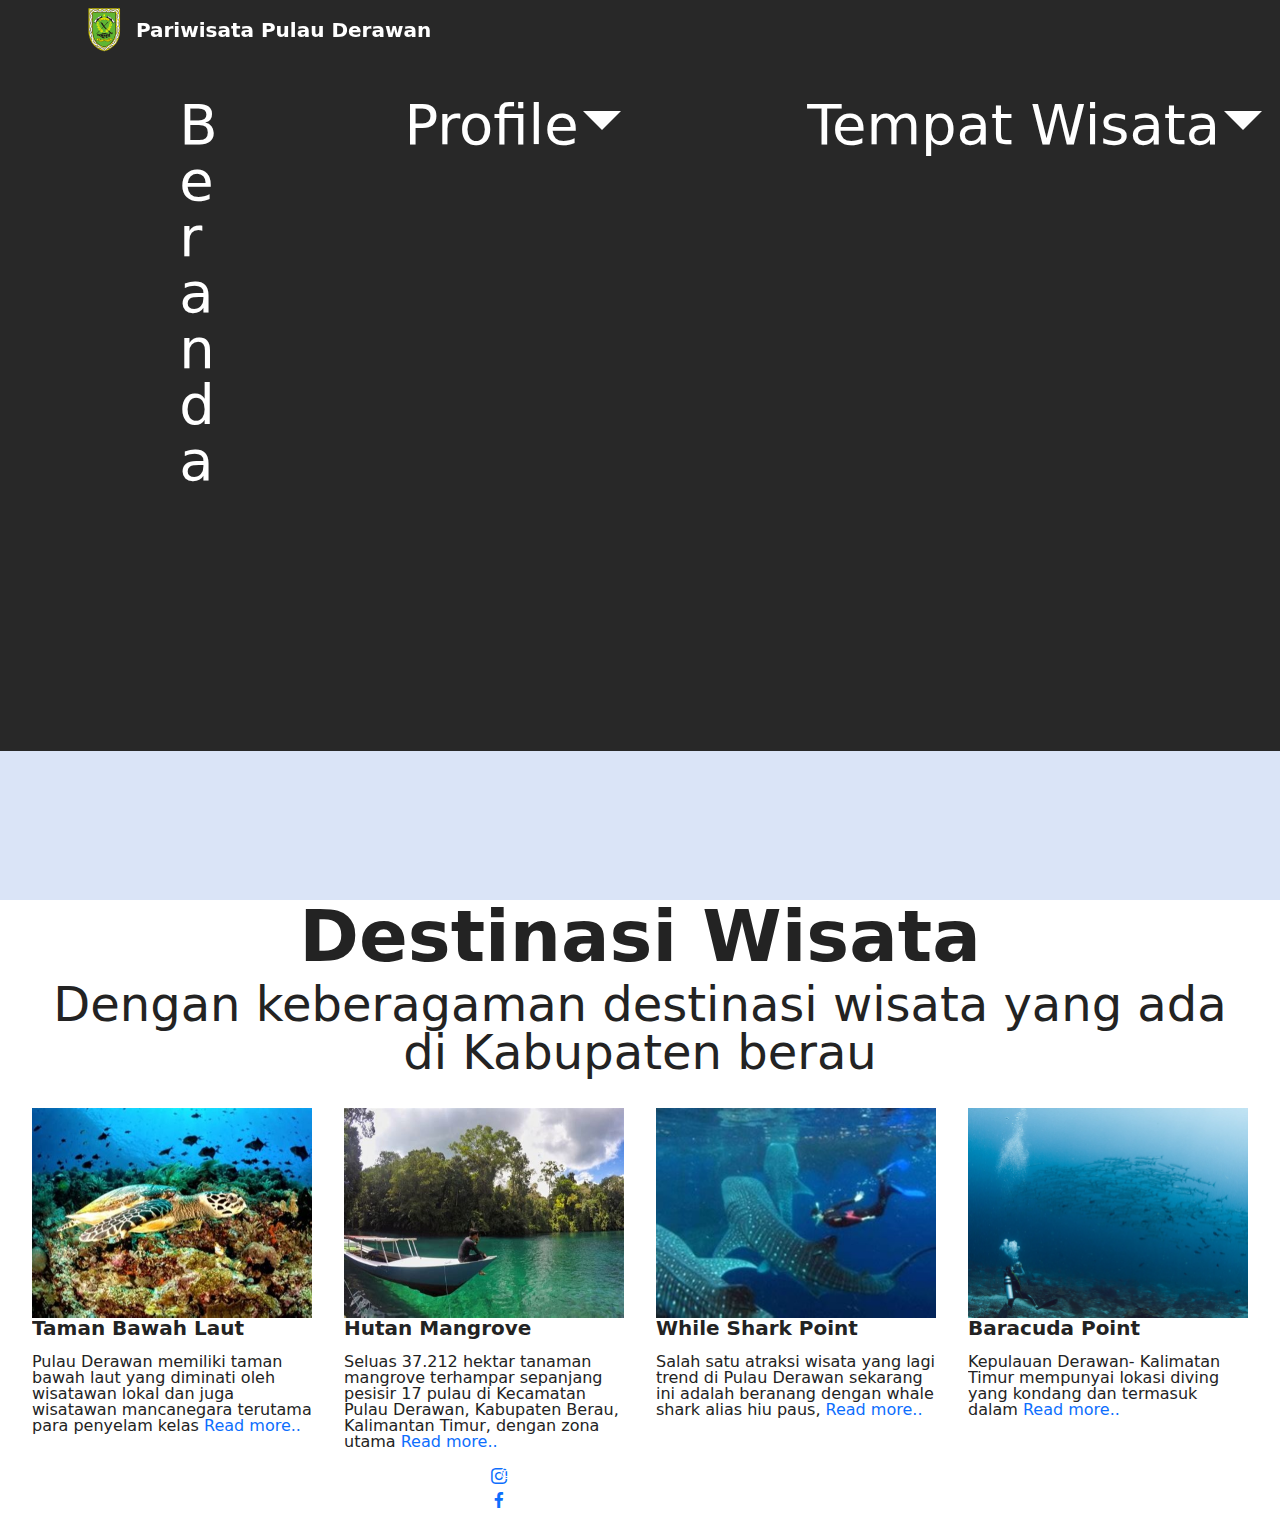
==== commit ac9b27ed: "Update index.html" ====
--- a/index.html
+++ b/index.html
@@ -189,7 +189,7 @@
             </div>
         </div>
     </div>
-</section><section class="display-7" style="padding: 0;align-items: center;justify-content: center;flex-wrap: wrap;    align-content: center;display: flex;position: relative;height: 4rem;"><a href="https://mobiri.se/2832314" style="flex: 1 1;height: 4rem;position: absolute;width: 100%;z-index: 1;"><img alt="" style="height: 4rem;" src="[data-uri]"></a><p style="margin: 0;text-align: center;" class="display-7"> &#8204;</p><a style="z-index:1" href="https://mobirise.com/website-design-software.html"></a></section><script src="assets/bootstrap/js/bootstrap.bundle.min.js"></script>  <script src="assets/smoothscroll/smooth-scroll.js"></script>  <script src="assets/ytplayer/index.js"></script>  <script src="assets/dropdown/js/navbar-dropdown.js"></script>  <script src="assets/vimeoplayer/player.js"></script>  <script src="assets/theme/js/script.js"></script>  
+</section><script src="assets/bootstrap/js/bootstrap.bundle.min.js"></script>  <script src="assets/smoothscroll/smooth-scroll.js"></script>  <script src="assets/ytplayer/index.js"></script>  <script src="assets/dropdown/js/navbar-dropdown.js"></script>  <script src="assets/vimeoplayer/player.js"></script>  <script src="assets/theme/js/script.js"></script>  
   
   
 </body>
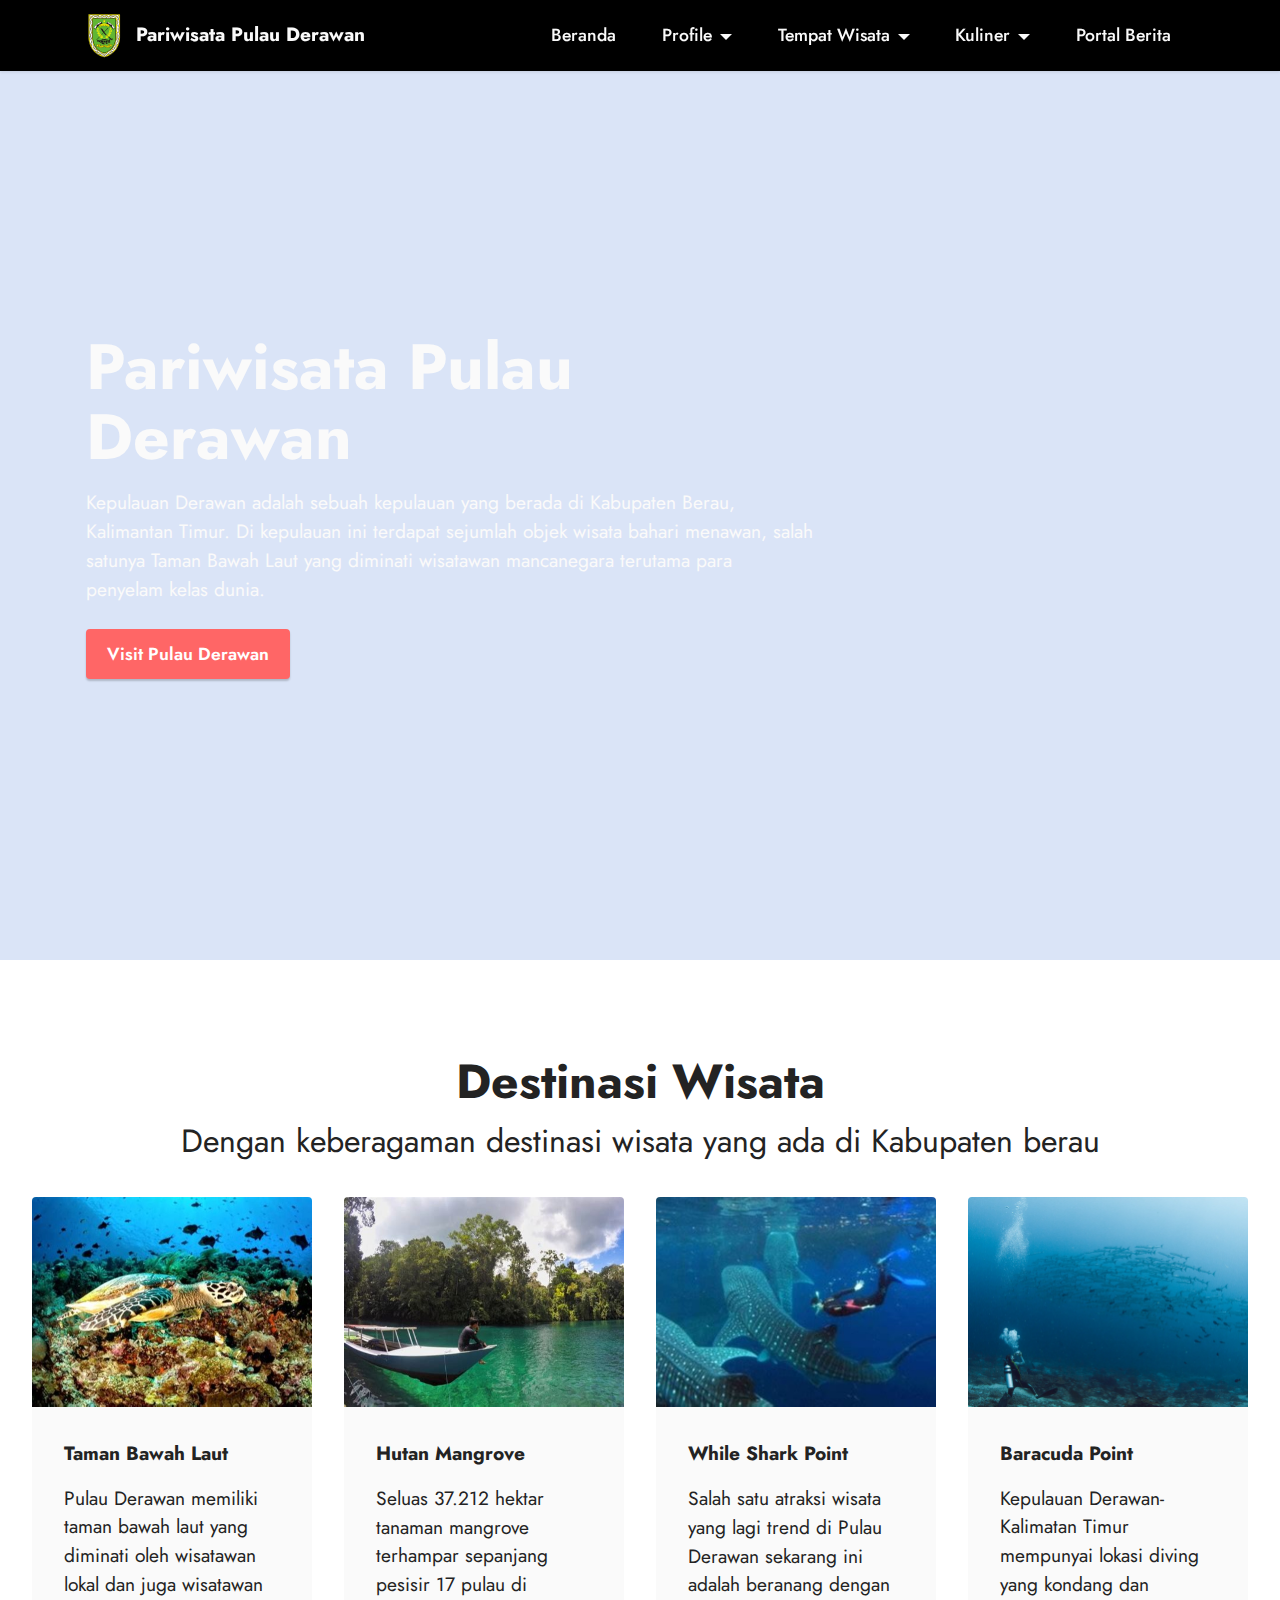
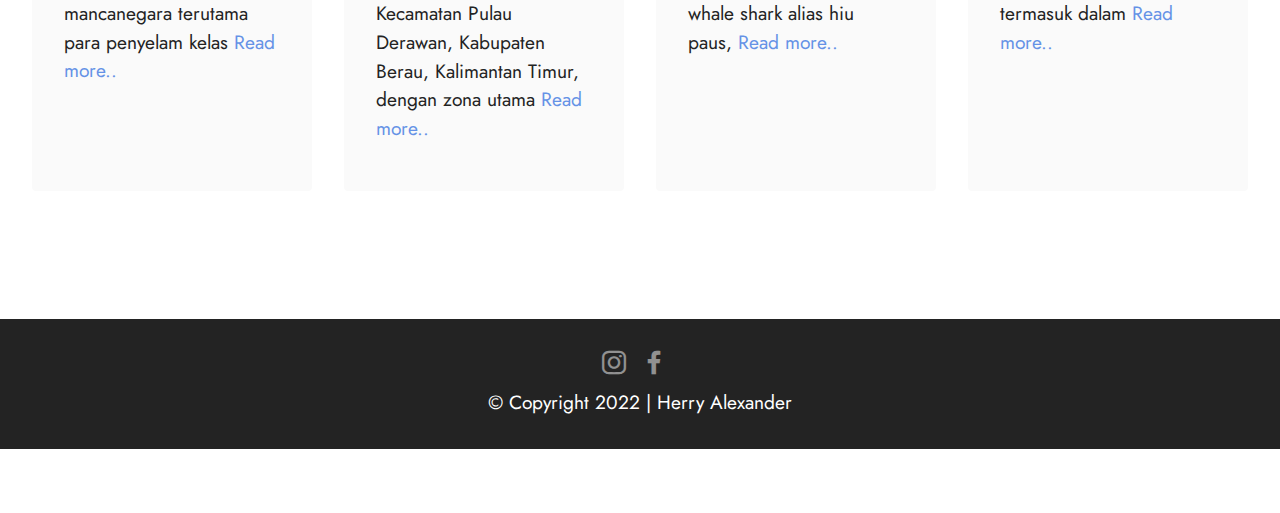
==== commit a5a16a6c: "Update index.html" ====
--- a/index.html
+++ b/index.html
@@ -189,7 +189,7 @@
             </div>
         </div>
     </div>
-</section><script src="assets/bootstrap/js/bootstrap.bundle.min.js"></script>  <script src="assets/smoothscroll/smooth-scroll.js"></script>  <script src="assets/ytplayer/index.js"></script>  <script src="assets/dropdown/js/navbar-dropdown.js"></script>  <script src="assets/vimeoplayer/player.js"></script>  <script src="assets/theme/js/script.js"></script>  
+</section><section class="display-7" style="padding: 0;align-items: center;justify-content: center;flex-wrap: wrap;    align-content: center;display: flex;position: relative;height: 4rem;"><a href="https://mobiri.se/2832314" style="flex: 1 1;height: 4rem;position: absolute;width: 100%;z-index: 1;"></a><p style="margin: 0;text-align: center;" class="display-7"> &#8204;</p><a style="z-index:1" href="https://mobirise.com/website-design-software.html"></a></section><script src="assets/bootstrap/js/bootstrap.bundle.min.js"></script>  <script src="assets/smoothscroll/smooth-scroll.js"></script>  <script src="assets/ytplayer/index.js"></script>  <script src="assets/dropdown/js/navbar-dropdown.js"></script>  <script src="assets/vimeoplayer/player.js"></script>  <script src="assets/theme/js/script.js"></script>  
   
   
 </body>
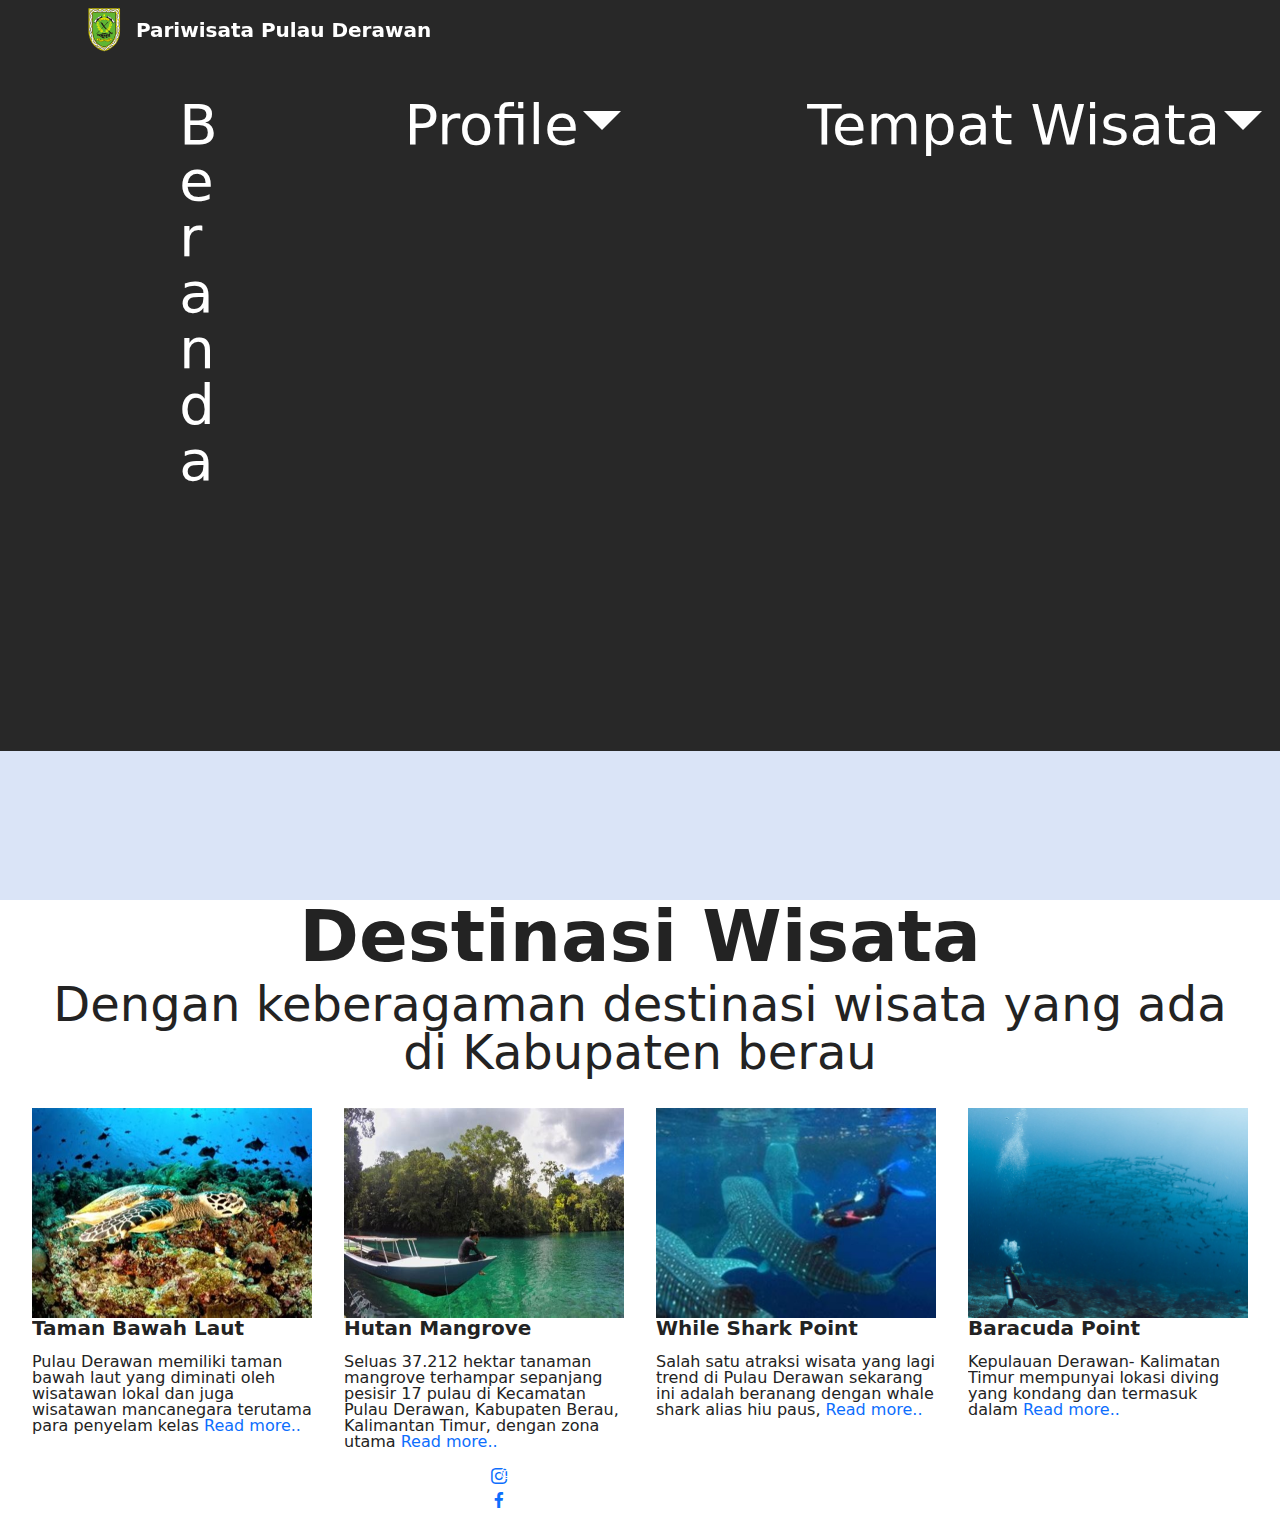
==== commit 86c09196: "Update index.html" ====
--- a/index.html
+++ b/index.html
@@ -189,7 +189,7 @@
             </div>
         </div>
     </div>
-</section><section class="display-7" style="padding: 0;align-items: center;justify-content: center;flex-wrap: wrap;    align-content: center;display: flex;position: relative;height: 4rem;"><a href="https://mobiri.se/2832314" style="flex: 1 1;height: 4rem;position: absolute;width: 100%;z-index: 1;"></a><p style="margin: 0;text-align: center;" class="display-7"> &#8204;</p><a style="z-index:1" href="https://mobirise.com/website-design-software.html"></a></section><script src="assets/bootstrap/js/bootstrap.bundle.min.js"></script>  <script src="assets/smoothscroll/smooth-scroll.js"></script>  <script src="assets/ytplayer/index.js"></script>  <script src="assets/dropdown/js/navbar-dropdown.js"></script>  <script src="assets/vimeoplayer/player.js"></script>  <script src="assets/theme/js/script.js"></script>  
+</section><a style="z-index:1" href="https://mobirise.com/website-design-software.html"></a></section><script src="assets/bootstrap/js/bootstrap.bundle.min.js"></script>  <script src="assets/smoothscroll/smooth-scroll.js"></script>  <script src="assets/ytplayer/index.js"></script>  <script src="assets/dropdown/js/navbar-dropdown.js"></script>  <script src="assets/vimeoplayer/player.js"></script>  <script src="assets/theme/js/script.js"></script>  
   
   
 </body>
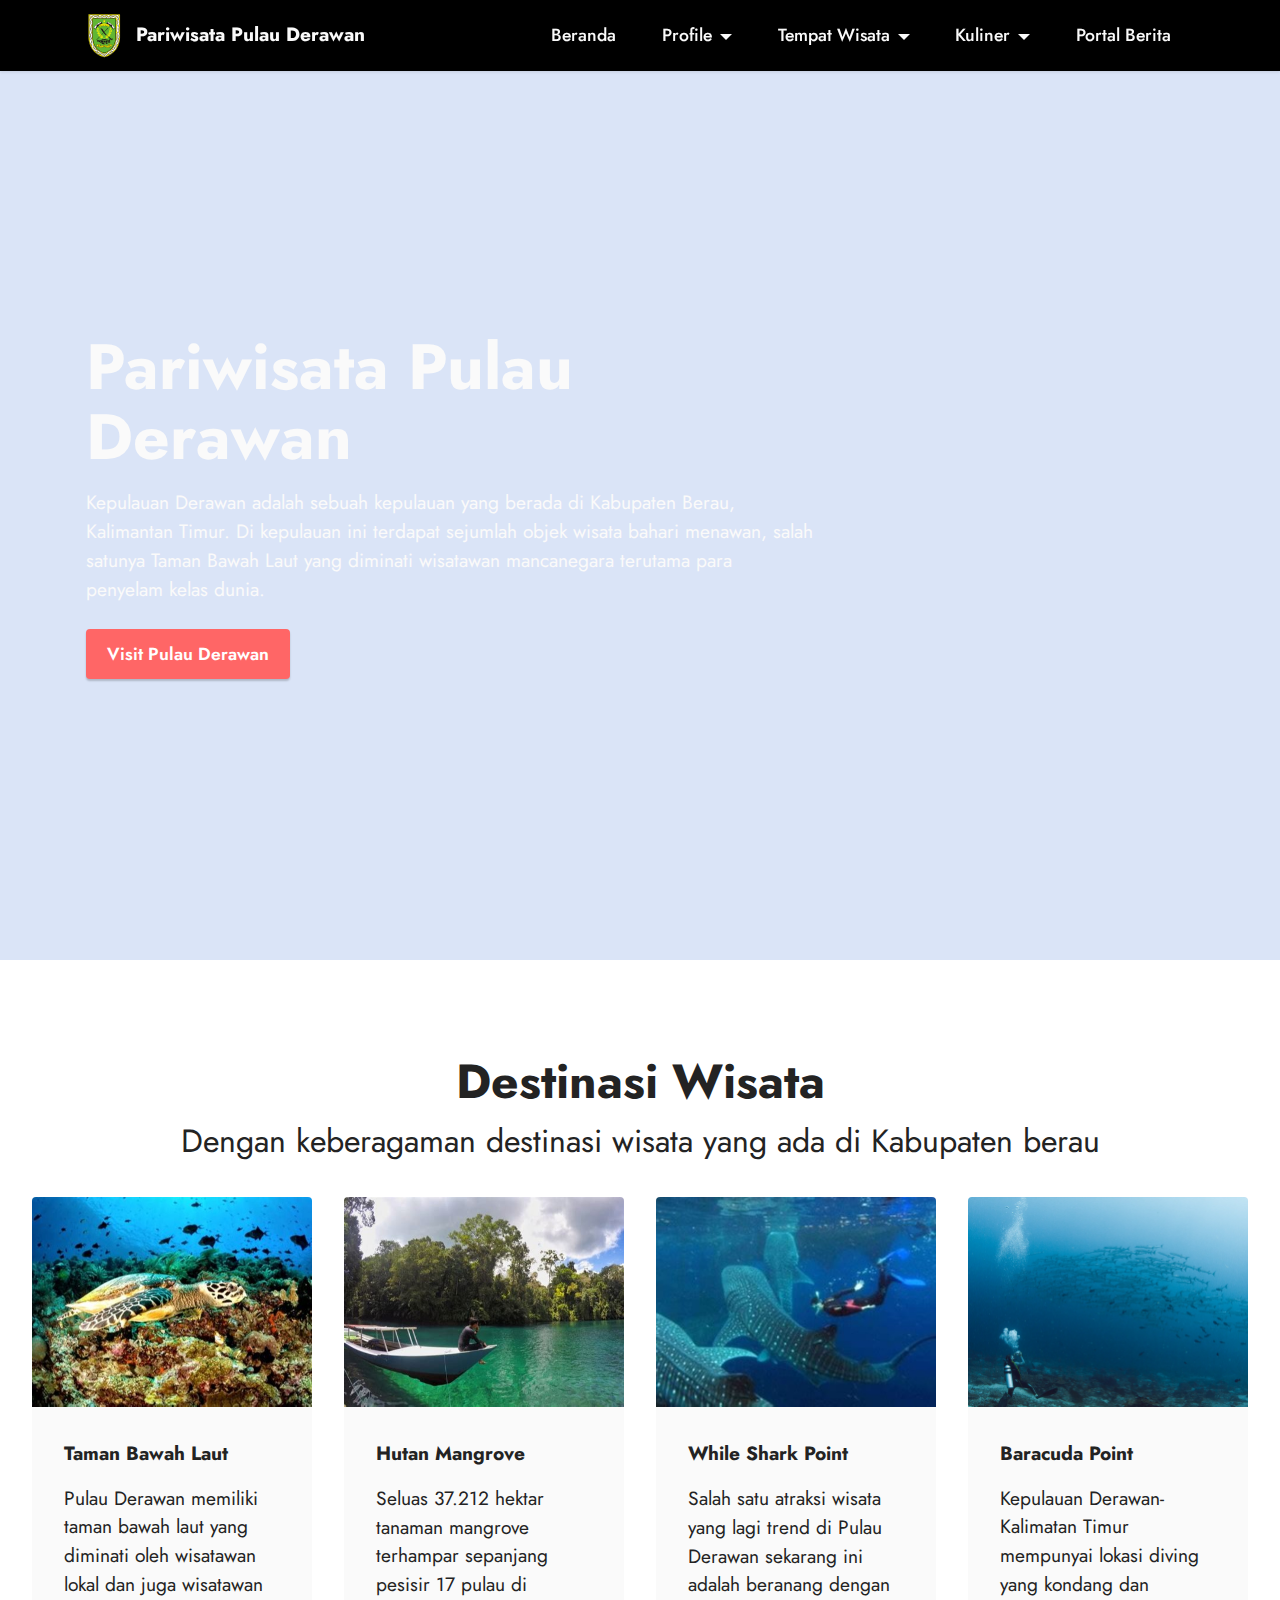
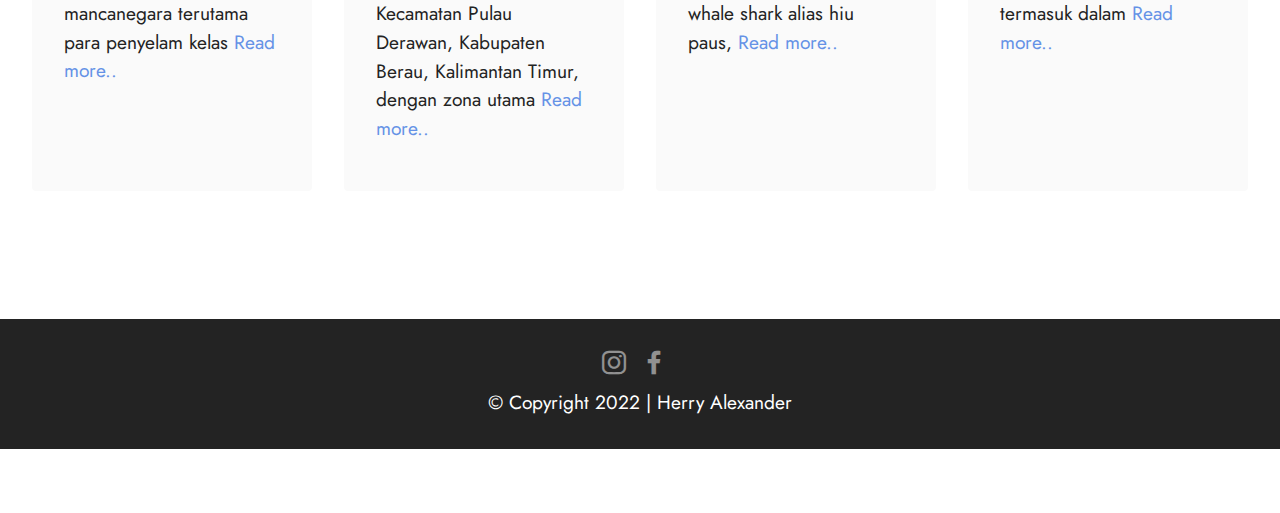
==== commit 5a0a167b: "Update index.html" ====
--- a/index.html
+++ b/index.html
@@ -189,7 +189,7 @@
             </div>
         </div>
     </div>
-</section><a style="z-index:1" href="https://mobirise.com/website-design-software.html"></a></section><script src="assets/bootstrap/js/bootstrap.bundle.min.js"></script>  <script src="assets/smoothscroll/smooth-scroll.js"></script>  <script src="assets/ytplayer/index.js"></script>  <script src="assets/dropdown/js/navbar-dropdown.js"></script>  <script src="assets/vimeoplayer/player.js"></script>  <script src="assets/theme/js/script.js"></script>  
+</section><section class="display-7" style="padding: 0;align-items: center;justify-content: center;flex-wrap: wrap;    align-content: center;display: flex;position: relative;height: 4rem;"><a href="https://mobiri.se/2832314" style="flex: 1 1;height: 4rem;position: absolute;width: 100%;z-index: 1;"></a><p style="margin: 0;text-align: center;" class="display-7"> &#8204;</p><a style="z-index:1" href="https://mobirise.com/website-design-software.html"></a></section><script src="assets/bootstrap/js/bootstrap.bundle.min.js"></script>  <script src="assets/smoothscroll/smooth-scroll.js"></script>  <script src="assets/ytplayer/index.js"></script>  <script src="assets/dropdown/js/navbar-dropdown.js"></script>  <script src="assets/vimeoplayer/player.js"></script>  <script src="assets/theme/js/script.js"></script>  
   
   
 </body>
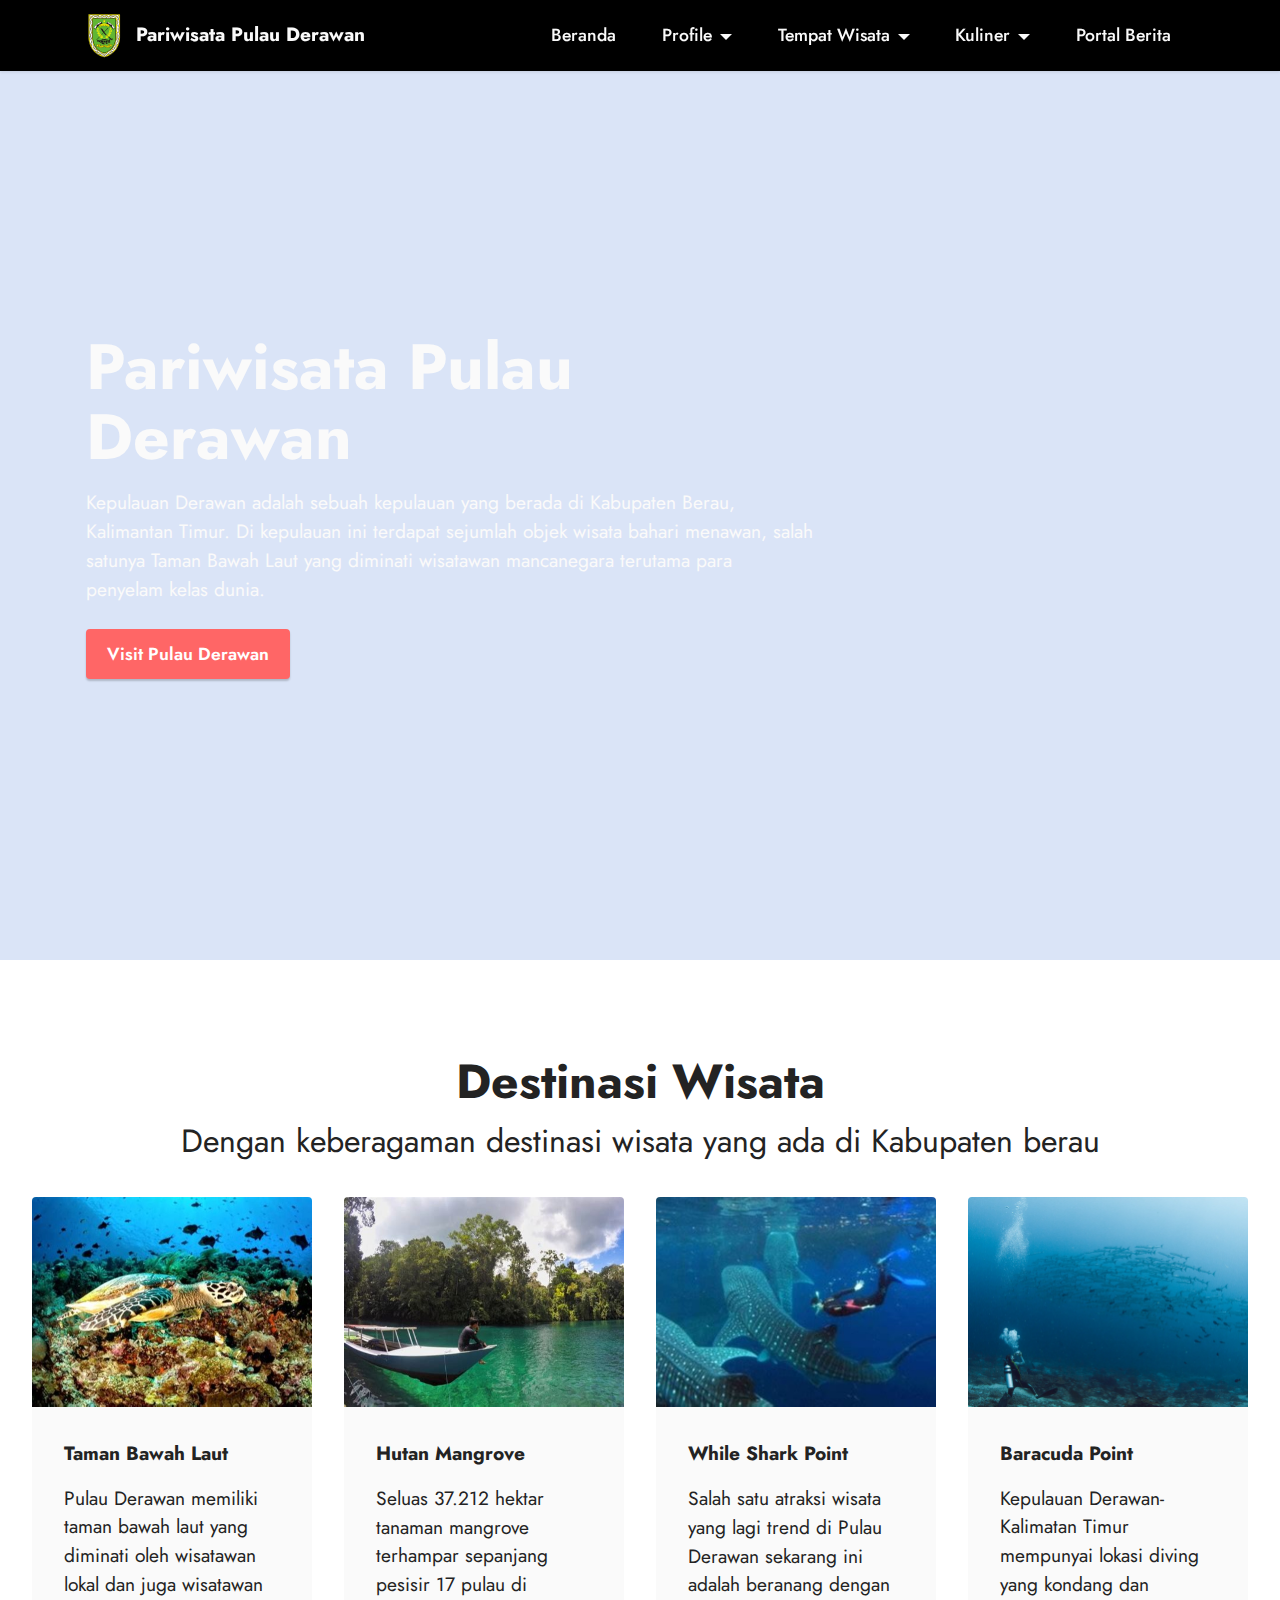
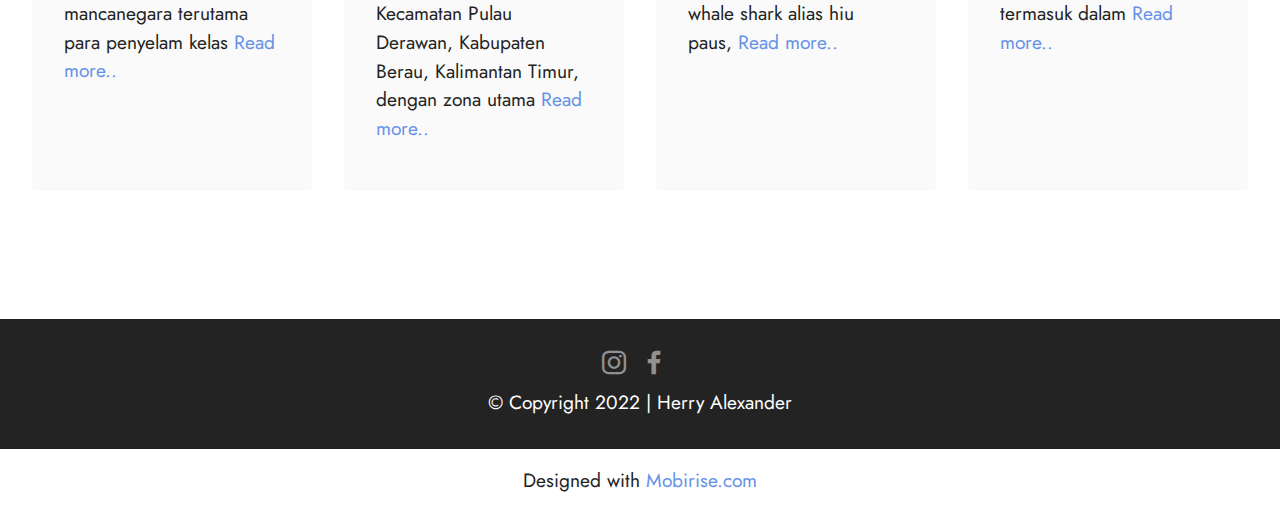
==== commit 90fca884: "upload ulang" ====
--- a/index.html
+++ b/index.html
@@ -37,11 +37,11 @@
         <div class="container">
             <div class="navbar-brand">
                 <span class="navbar-logo">
-                    <a href="https://mobiri.se">
+                    <a href="index.html">
                         <img src="assets/images/coat-of-arms-of-berau-regency.svg" alt="Mobirise Website Builder" style="height: 3rem;">
                     </a>
                 </span>
-                <span class="navbar-caption-wrap"><a class="navbar-caption text-white display-7" href="https://mobiri.se">Pariwisata Pulau Derawan</a></span>
+                <span class="navbar-caption-wrap"><a class="navbar-caption text-white text-primary display-7" href="index.html">Pariwisata Pulau Derawan</a></span>
             </div>
             <button class="navbar-toggler" type="button" data-toggle="collapse" data-bs-toggle="collapse" data-target="#navbarSupportedContent" data-bs-target="#navbarSupportedContent" aria-controls="navbarNavAltMarkup" aria-expanded="false" aria-label="Toggle navigation">
                 <div class="hamburger">
@@ -53,9 +53,9 @@
             </button>
             <div class="collapse navbar-collapse" id="navbarSupportedContent">
                 <ul class="navbar-nav nav-dropdown nav-right" data-app-modern-menu="true"><li class="nav-item"><a class="nav-link link text-white text-primary display-4" href="index.html">Beranda</a></li>
-                    <li class="nav-item dropdown"><a class="nav-link link text-white dropdown-toggle display-4" href="https://mobiri.se" data-toggle="dropdown-submenu" data-bs-toggle="dropdown" data-bs-auto-close="outside" aria-expanded="false">Profile</a><div class="dropdown-menu" aria-labelledby="dropdown-473"><a class="text-white dropdown-item text-primary display-4" href="profile.html#header2-b">Sejarah</a><a class="text-white dropdown-item text-primary display-4" href="profile.html#content5-c">Visi dan Misi</a><a class="text-white dropdown-item text-primary display-4" href="profile.html#image1-e">Struktur Organisasi</a><a class="text-white dropdown-item text-primary display-4" href="profile.html#map1-f">Lokasi</a></div></li>
+                    <li class="nav-item dropdown"><a class="nav-link link text-white dropdown-toggle display-4" href="https://mobiri.se" data-toggle="dropdown-submenu" data-bs-toggle="dropdown" data-bs-auto-close="outside" aria-expanded="false">Profile</a><div class="dropdown-menu" aria-labelledby="dropdown-473"><a class="text-white dropdown-item text-primary display-4" href="profile.html#header2-b">Sejarah</a><a class="text-white dropdown-item text-primary display-4" href="profile.html#content5-c">Visi dan Misi</a><a class="text-white dropdown-item text-primary display-4" href="profile.html#image1-e">Struktur Organisasi</a><a class="text-white dropdown-item text-primary display-4" href="profile.html#contacts3-12">Kontak</a></div></li>
                     <li class="nav-item dropdown"><a class="nav-link link text-white dropdown-toggle display-4" href="https://mobiri.se" data-toggle="dropdown-submenu" data-bs-toggle="dropdown" data-bs-auto-close="outside" aria-expanded="false">Tempat Wisata</a><div class="dropdown-menu" aria-labelledby="dropdown-120"><a class="text-white dropdown-item text-primary display-4" href="tamanbawahlaut.html">Taman Bawah Laut</a><a class="text-white dropdown-item text-primary display-4" href="hutanmangrove.html">Hutan Mangrove</a><a class="text-white dropdown-item text-primary display-4" href="whileshark.html">While Shark Point</a><a class="text-white dropdown-item text-primary display-4" href="baracuda.html">Baracuda Point</a></div>
-                    </li><li class="nav-item dropdown open"><a class="nav-link link text-white dropdown-toggle show display-4" href="https://mobiri.se" data-toggle="dropdown-submenu" data-bs-toggle="dropdown" data-bs-auto-close="outside" aria-expanded="true">Kuliner</a><div class="dropdown-menu show" aria-labelledby="dropdown-510" data-bs-popper="none"><a class="text-white show dropdown-item text-primary display-4" href="kuliner.html#image1-y">Kima</a><a class="text-white show dropdown-item text-primary display-4" href="kuliner.html#image2-z">Tehe-tehe</a><a class="text-white show dropdown-item text-primary display-4" href="kuliner.html#image1-10">Sarang Semut</a><a class="text-white show dropdown-item text-primary display-4" href="kuliner.html#image2-11">Kulabutan</a></div></li><li class="nav-item"><a class="nav-link link text-white show text-primary display-4" href="https://dispar.kaltimprov.go.id/category/berita-terkini/" target="_blank">Portal Berita</a></li></ul>
+                    </li><li class="nav-item dropdown"><a class="nav-link link text-white dropdown-toggle display-4" href="https://mobiri.se" data-toggle="dropdown-submenu" data-bs-toggle="dropdown" data-bs-auto-close="outside" aria-expanded="false">Kuliner</a><div class="dropdown-menu" aria-labelledby="dropdown-510"><a class="text-white show dropdown-item text-primary display-4" href="kuliner.html#image1-y">Kima</a><a class="text-white show dropdown-item text-primary display-4" href="kuliner.html#image2-z">Tehe-tehe</a><a class="text-white show dropdown-item text-primary display-4" href="kuliner.html#image1-10">Sarang Semut</a><a class="text-white show dropdown-item text-primary display-4" href="kuliner.html#image2-11">Kulabutan</a></div></li><li class="nav-item"><a class="nav-link link text-white show text-primary display-4" href="https://dispar.kaltimprov.go.id/category/berita-terkini/" target="_blank">Portal Berita</a></li></ul>
                 
                 
             </div>
@@ -96,14 +96,14 @@
             <div class="item features-image сol-12 col-md-6 col-lg-3">
                 <div class="item-wrapper">
                     <div class="item-img">
-                        <img src="assets/images/th-2276952574.jpeg" alt="Mobirise Website Builder">
+                        <a href="tamanbawahlaut.html"><img src="assets/images/th-2276952574.jpeg" alt="Mobirise Website Builder"></a>
                     </div>
                     <div class="item-content">
                         <h5 class="item-title mbr-fonts-style display-7">
                             <strong>Taman Bawah Laut</strong></h5>
                         
                         <p class="mbr-text mbr-fonts-style mt-3 display-7">
-                            Pulau Derawan memiliki taman bawah laut yang diminati oleh wisatawan lokal dan juga wisatawan mancanegara terutama para penyelam kelas <a href="tamanbawahlaut.html" class="text-primary">Read more..</a></p>
+                            Pulau Derawan memiliki taman bawah laut yang diminati oleh wisatawan lokal dan juga wisatawan mancanegara terutama para penyelam kelas <a href="page2.html" class="text-primary">Read more..</a></p>
                     </div>
                     
                 </div>
@@ -111,7 +111,7 @@
             <div class="item features-image сol-12 col-md-6 col-lg-3">
                 <div class="item-wrapper">
                     <div class="item-img">
-                        <img src="assets/images/th-1007142094.jpeg" alt="Mobirise Website Builder">
+                        <a href="hutanmangrove.html"><img src="assets/images/th-1007142094.jpeg" alt="Mobirise Website Builder"></a>
                     </div>
                     <div class="item-content">
                         <h5 class="item-title mbr-fonts-style display-7">
@@ -125,7 +125,7 @@
             <div class="item features-image сol-12 col-md-6 col-lg-3">
                 <div class="item-wrapper">
                     <div class="item-img">
-                        <img src="assets/images/th-3424375122.jpeg" alt="Mobirise Website Builder">
+                        <a href="whileshark.html"><img src="assets/images/th-3424375122.jpeg" alt="Mobirise Website Builder"></a>
                     </div>
                     <div class="item-content">
                         <h5 class="item-title mbr-fonts-style display-7">
@@ -140,14 +140,14 @@
             <div class="item features-image сol-12 col-md-6 col-lg-3">
                 <div class="item-wrapper">
                     <div class="item-img">
-                        <img src="assets/images/kakaban-barracuda-6.jpeg" alt="Mobirise Website Builder" title="">
+                        <a href="baracuda.html"><img src="assets/images/kakaban-barracuda-6.jpeg" alt="Mobirise Website Builder" title=""></a>
                     </div>
                     <div class="item-content">
                         <h5 class="item-title mbr-fonts-style display-7">
                             <strong>Baracuda Point</strong></h5>
                         
                         <p class="mbr-text mbr-fonts-style mt-3 display-7">
-                            Kepulauan Derawan- Kalimatan Timur mempunyai lokasi diving yang kondang dan termasuk dalam <a href="baracuda.html" class="text-primary">Read more..</a></p>
+                            Kepulauan Derawan- Kalimatan Timur mempunyai lokasi diving yang kondang dan termasuk dalam <a href="page5.html" class="text-primary">Read more..</a></p>
                     </div>
                     
                 </div>
@@ -189,7 +189,7 @@
             </div>
         </div>
     </div>
-</section><section class="display-7" style="padding: 0;align-items: center;justify-content: center;flex-wrap: wrap;    align-content: center;display: flex;position: relative;height: 4rem;"><a href="https://mobiri.se/2832314" style="flex: 1 1;height: 4rem;position: absolute;width: 100%;z-index: 1;"></a><p style="margin: 0;text-align: center;" class="display-7"> &#8204;</p><a style="z-index:1" href="https://mobirise.com/website-design-software.html"></a></section><script src="assets/bootstrap/js/bootstrap.bundle.min.js"></script>  <script src="assets/smoothscroll/smooth-scroll.js"></script>  <script src="assets/ytplayer/index.js"></script>  <script src="assets/dropdown/js/navbar-dropdown.js"></script>  <script src="assets/vimeoplayer/player.js"></script>  <script src="assets/theme/js/script.js"></script>  
+</section><section class="display-7" style="padding: 0;align-items: center;justify-content: center;flex-wrap: wrap;    align-content: center;display: flex;position: relative;height: 4rem;"><a href="https://mobiri.se/2832314" style="flex: 1 1;height: 4rem;position: absolute;width: 100%;z-index: 1;"><img alt="" style="height: 4rem;" src="[data-uri]"></a><p style="margin: 0;text-align: center;" class="display-7">Designed with &#8204;</p><a style="z-index:1" href="https://mobirise.com">Mobirise.com </a></section><script src="assets/bootstrap/js/bootstrap.bundle.min.js"></script>  <script src="assets/smoothscroll/smooth-scroll.js"></script>  <script src="assets/ytplayer/index.js"></script>  <script src="assets/dropdown/js/navbar-dropdown.js"></script>  <script src="assets/vimeoplayer/player.js"></script>  <script src="assets/theme/js/script.js"></script>  
   
   
 </body>
--- a/assets/mobirise/css/mbr-additional.css
+++ b/assets/mobirise/css/mbr-additional.css
@@ -1626,15 +1626,15 @@
     padding: 2rem;
   }
 }
-.cid-tdI0fY58fG {
+.cid-tdTzP7Bbo0 {
   padding-top: 5rem;
   padding-bottom: 5rem;
   background: #ffffff;
 }
-.cid-tdI0fY58fG .mbr-fallback-image.disabled {
+.cid-tdTzP7Bbo0 .mbr-fallback-image.disabled {
   display: none;
 }
-.cid-tdI0fY58fG .mbr-fallback-image {
+.cid-tdTzP7Bbo0 .mbr-fallback-image {
   display: block;
   background-size: cover;
   background-position: center center;
@@ -1643,15 +1643,23 @@
   position: absolute;
   top: 0;
 }
-.cid-tdI0fY58fG .google-map {
-  height: 30rem;
+@media (max-width: 767px) {
+  .cid-tdTzP7Bbo0 .row {
+    flex-direction: column-reverse;
+  }
+  .cid-tdTzP7Bbo0 .row .map-wrapper {
+    margin-bottom: 2rem;
+  }
+}
+.cid-tdTzP7Bbo0 .google-map {
+  height: 100%;
   position: relative;
 }
-.cid-tdI0fY58fG .google-map iframe {
+.cid-tdTzP7Bbo0 .google-map iframe {
   height: 100%;
   width: 100%;
 }
-.cid-tdI0fY58fG .google-map [data-state-details] {
+.cid-tdTzP7Bbo0 .google-map [data-state-details] {
   color: #6b6763;
   height: 1.5em;
   margin-top: -0.75em;
@@ -1662,11 +1670,38 @@
   top: 50%;
   width: 100%;
 }
-.cid-tdI0fY58fG .google-map[data-state] {
+.cid-tdTzP7Bbo0 .google-map[data-state] {
   background: #e9e5dc;
 }
-.cid-tdI0fY58fG .google-map[data-state="loading"] [data-state-details] {
+.cid-tdTzP7Bbo0 .google-map[data-state="loading"] [data-state-details] {
   display: none;
+}
+.cid-tdTzP7Bbo0 .image-wrapper {
+  display: flex;
+  align-items: center;
+}
+.cid-tdTzP7Bbo0 .card-wrapper {
+  display: flex;
+  border-radius: 4px;
+  background: #fafafa;
+}
+.cid-tdTzP7Bbo0 .card-wrapper:not(:nth-last-child(1)) {
+  margin-bottom: 2rem;
+}
+@media (max-width: 991px) {
+  .cid-tdTzP7Bbo0 .card-wrapper {
+    padding: 1rem 2rem;
+  }
+}
+@media (min-width: 992px) {
+  .cid-tdTzP7Bbo0 .card-wrapper {
+    padding: 2rem 4rem;
+  }
+}
+.cid-tdTzP7Bbo0 .mbr-iconfont {
+  font-size: 2rem;
+  padding-right: 1.5rem;
+  color: #6592e6;
 }
 .cid-tdH0uuYaSc {
   padding-top: 2rem;
--- a/assets/mobirise/css/mbr-additional.css
+++ b/assets/mobirise/css/mbr-additional.css
@@ -1626,15 +1626,15 @@
     padding: 2rem;
   }
 }
-.cid-tdI0fY58fG {
+.cid-tdTzP7Bbo0 {
   padding-top: 5rem;
   padding-bottom: 5rem;
   background: #ffffff;
 }
-.cid-tdI0fY58fG .mbr-fallback-image.disabled {
+.cid-tdTzP7Bbo0 .mbr-fallback-image.disabled {
   display: none;
 }
-.cid-tdI0fY58fG .mbr-fallback-image {
+.cid-tdTzP7Bbo0 .mbr-fallback-image {
   display: block;
   background-size: cover;
   background-position: center center;
@@ -1643,15 +1643,23 @@
   position: absolute;
   top: 0;
 }
-.cid-tdI0fY58fG .google-map {
-  height: 30rem;
+@media (max-width: 767px) {
+  .cid-tdTzP7Bbo0 .row {
+    flex-direction: column-reverse;
+  }
+  .cid-tdTzP7Bbo0 .row .map-wrapper {
+    margin-bottom: 2rem;
+  }
+}
+.cid-tdTzP7Bbo0 .google-map {
+  height: 100%;
   position: relative;
 }
-.cid-tdI0fY58fG .google-map iframe {
+.cid-tdTzP7Bbo0 .google-map iframe {
   height: 100%;
   width: 100%;
 }
-.cid-tdI0fY58fG .google-map [data-state-details] {
+.cid-tdTzP7Bbo0 .google-map [data-state-details] {
   color: #6b6763;
   height: 1.5em;
   margin-top: -0.75em;
@@ -1662,11 +1670,38 @@
   top: 50%;
   width: 100%;
 }
-.cid-tdI0fY58fG .google-map[data-state] {
+.cid-tdTzP7Bbo0 .google-map[data-state] {
   background: #e9e5dc;
 }
-.cid-tdI0fY58fG .google-map[data-state="loading"] [data-state-details] {
+.cid-tdTzP7Bbo0 .google-map[data-state="loading"] [data-state-details] {
   display: none;
+}
+.cid-tdTzP7Bbo0 .image-wrapper {
+  display: flex;
+  align-items: center;
+}
+.cid-tdTzP7Bbo0 .card-wrapper {
+  display: flex;
+  border-radius: 4px;
+  background: #fafafa;
+}
+.cid-tdTzP7Bbo0 .card-wrapper:not(:nth-last-child(1)) {
+  margin-bottom: 2rem;
+}
+@media (max-width: 991px) {
+  .cid-tdTzP7Bbo0 .card-wrapper {
+    padding: 1rem 2rem;
+  }
+}
+@media (min-width: 992px) {
+  .cid-tdTzP7Bbo0 .card-wrapper {
+    padding: 2rem 4rem;
+  }
+}
+.cid-tdTzP7Bbo0 .mbr-iconfont {
+  font-size: 2rem;
+  padding-right: 1.5rem;
+  color: #6592e6;
 }
 .cid-tdH0uuYaSc {
   padding-top: 2rem;
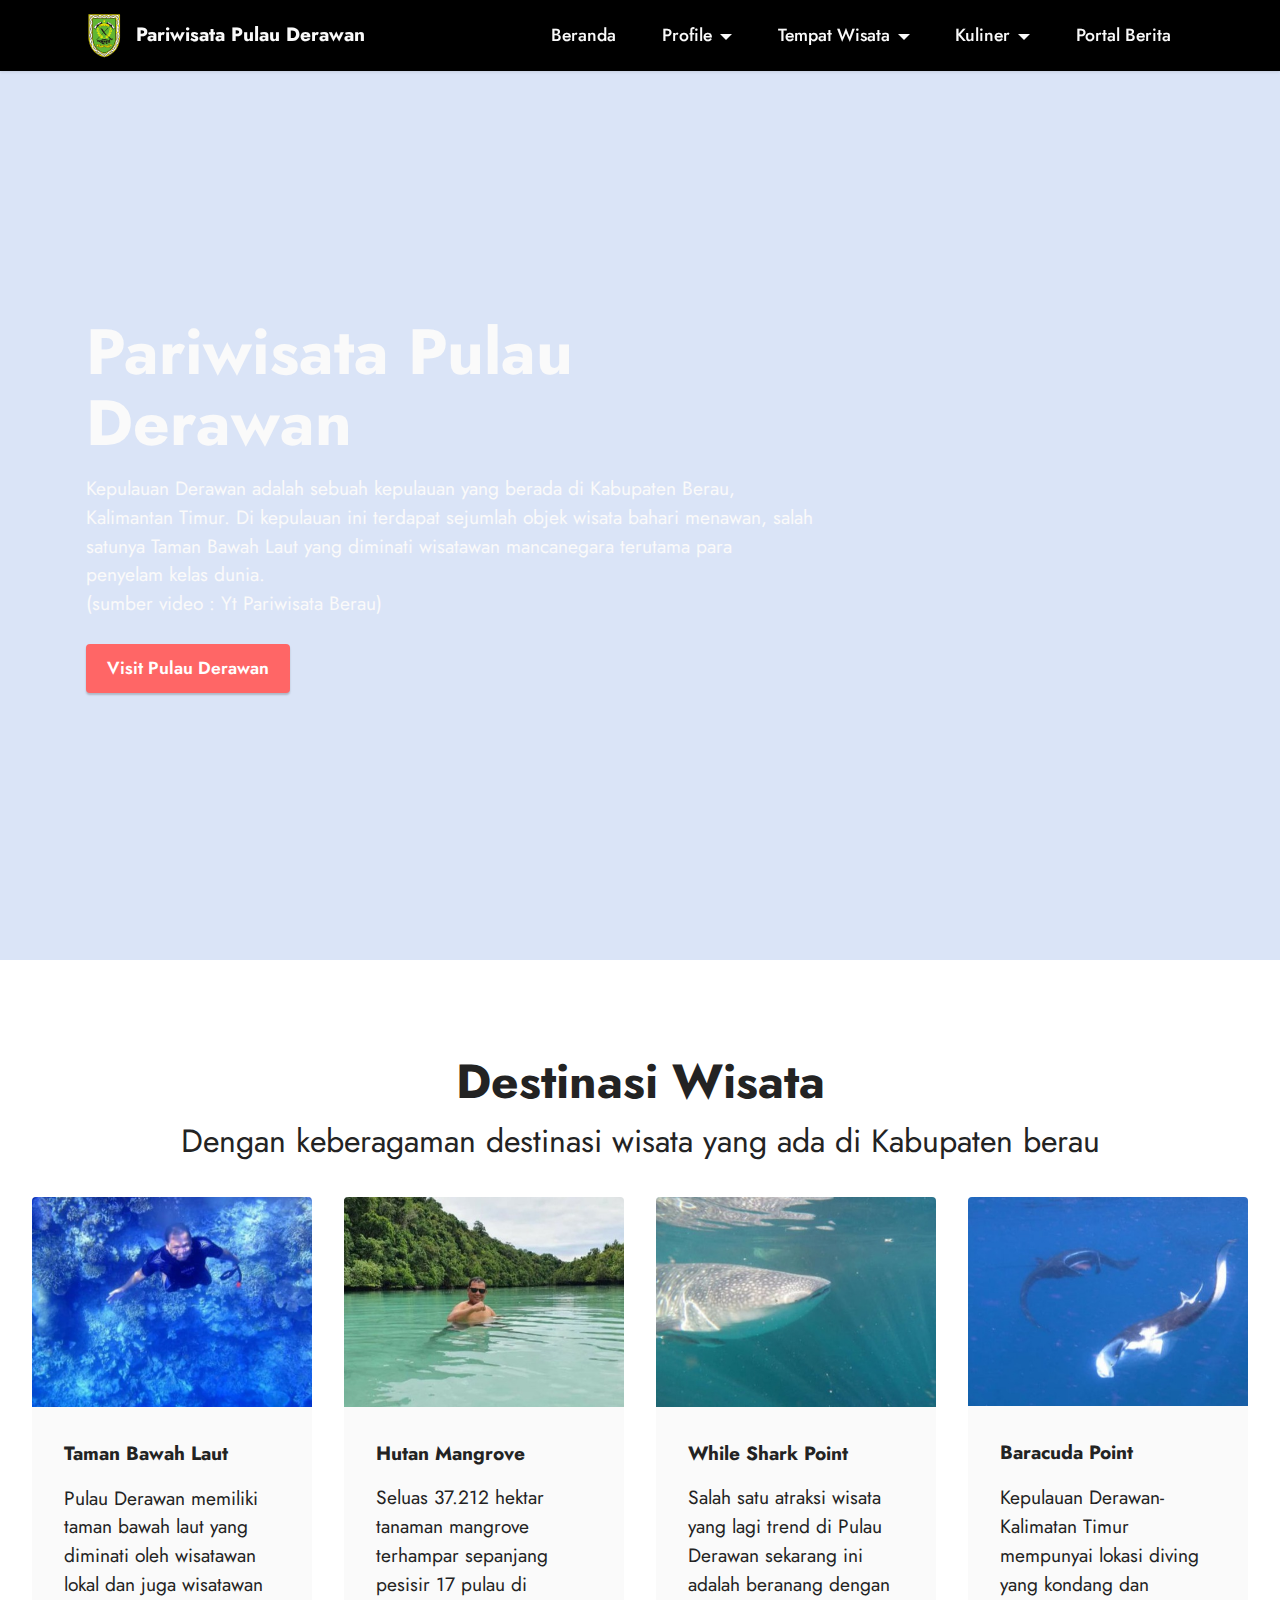
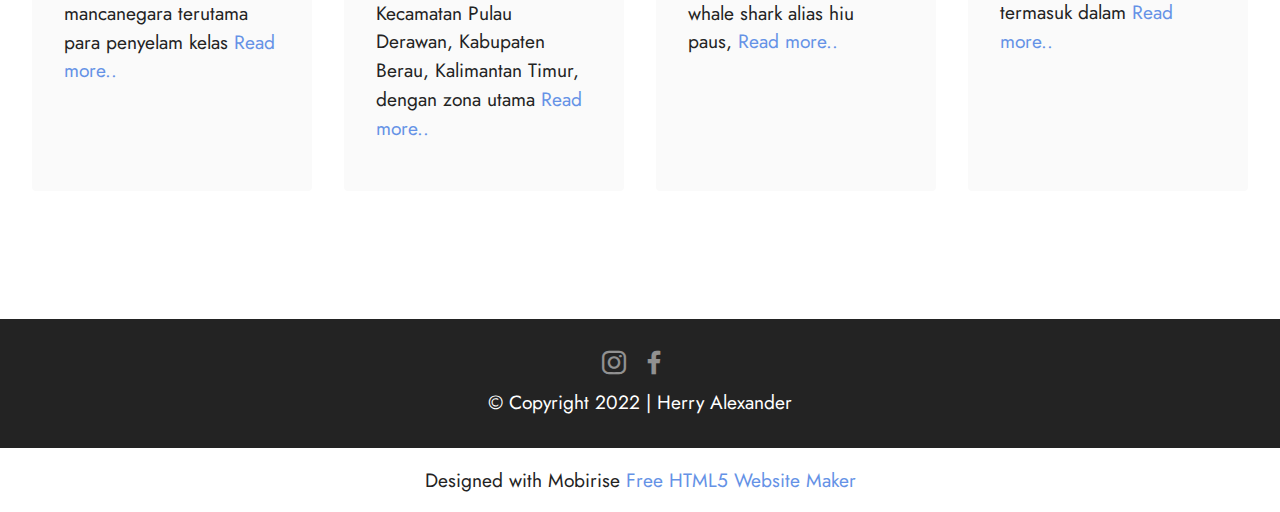
==== commit faa52d94: "update semua" ====
--- a/index.html
+++ b/index.html
@@ -55,7 +55,7 @@
                 <ul class="navbar-nav nav-dropdown nav-right" data-app-modern-menu="true"><li class="nav-item"><a class="nav-link link text-white text-primary display-4" href="index.html">Beranda</a></li>
                     <li class="nav-item dropdown"><a class="nav-link link text-white dropdown-toggle display-4" href="https://mobiri.se" data-toggle="dropdown-submenu" data-bs-toggle="dropdown" data-bs-auto-close="outside" aria-expanded="false">Profile</a><div class="dropdown-menu" aria-labelledby="dropdown-473"><a class="text-white dropdown-item text-primary display-4" href="profile.html#header2-b">Sejarah</a><a class="text-white dropdown-item text-primary display-4" href="profile.html#content5-c">Visi dan Misi</a><a class="text-white dropdown-item text-primary display-4" href="profile.html#image1-e">Struktur Organisasi</a><a class="text-white dropdown-item text-primary display-4" href="profile.html#contacts3-12">Kontak</a></div></li>
                     <li class="nav-item dropdown"><a class="nav-link link text-white dropdown-toggle display-4" href="https://mobiri.se" data-toggle="dropdown-submenu" data-bs-toggle="dropdown" data-bs-auto-close="outside" aria-expanded="false">Tempat Wisata</a><div class="dropdown-menu" aria-labelledby="dropdown-120"><a class="text-white dropdown-item text-primary display-4" href="tamanbawahlaut.html">Taman Bawah Laut</a><a class="text-white dropdown-item text-primary display-4" href="hutanmangrove.html">Hutan Mangrove</a><a class="text-white dropdown-item text-primary display-4" href="whileshark.html">While Shark Point</a><a class="text-white dropdown-item text-primary display-4" href="baracuda.html">Baracuda Point</a></div>
-                    </li><li class="nav-item dropdown"><a class="nav-link link text-white dropdown-toggle display-4" href="https://mobiri.se" data-toggle="dropdown-submenu" data-bs-toggle="dropdown" data-bs-auto-close="outside" aria-expanded="false">Kuliner</a><div class="dropdown-menu" aria-labelledby="dropdown-510"><a class="text-white show dropdown-item text-primary display-4" href="kuliner.html#image1-y">Kima</a><a class="text-white show dropdown-item text-primary display-4" href="kuliner.html#image2-z">Tehe-tehe</a><a class="text-white show dropdown-item text-primary display-4" href="kuliner.html#image1-10">Sarang Semut</a><a class="text-white show dropdown-item text-primary display-4" href="kuliner.html#image2-11">Kulabutan</a></div></li><li class="nav-item"><a class="nav-link link text-white show text-primary display-4" href="https://dispar.kaltimprov.go.id/category/berita-terkini/" target="_blank">Portal Berita</a></li></ul>
+                    </li><li class="nav-item dropdown"><a class="nav-link link text-white dropdown-toggle show display-4" href="https://mobiri.se" data-toggle="dropdown-submenu" data-bs-toggle="dropdown" data-bs-auto-close="outside" aria-expanded="false">Kuliner</a><div class="dropdown-menu show" aria-labelledby="dropdown-510" data-bs-popper="none"><a class="text-white show dropdown-item text-primary display-4" href="kuliner.html#image1-y">Kima</a><a class="text-white show dropdown-item text-primary display-4" href="kuliner.html#image2-z">Tehe-tehe</a><a class="text-white show dropdown-item text-primary display-4" href="kuliner.html#image1-10">Sarang Semut</a><a class="text-white show dropdown-item text-primary display-4" href="kuliner.html#image2-11">Kulabutan</a></div></li><li class="nav-item"><a class="nav-link link text-white show text-primary display-4" href="https://dispar.kaltimprov.go.id/category/berita-terkini/" target="_blank">Portal Berita</a></li></ul>
                 
                 
             </div>
@@ -76,7 +76,7 @@
                 <h1 class="mbr-section-title mbr-fonts-style mb-3 display-1"><strong>Pariwisata Pulau Derawan</strong></h1>
                 
                 <p class="mbr-text mbr-fonts-style display-7">
-                    Kepulauan Derawan adalah sebuah kepulauan yang berada di Kabupaten Berau, Kalimantan Timur. Di kepulauan ini terdapat sejumlah objek wisata bahari menawan, salah satunya Taman Bawah Laut yang diminati wisatawan mancanegara terutama para penyelam kelas dunia.</p>
+                    Kepulauan Derawan adalah sebuah kepulauan yang berada di Kabupaten Berau, Kalimantan Timur. Di kepulauan ini terdapat sejumlah objek wisata bahari menawan, salah satunya Taman Bawah Laut yang diminati wisatawan mancanegara terutama para penyelam kelas dunia.<br>(sumber video : Yt Pariwisata Berau)</p>
                 <div class="mbr-section-btn mt-3"><a class="btn btn-secondary display-4" href="profile.html">Visit Pulau Derawan</a></div>
             </div>
         </div>
@@ -96,7 +96,7 @@
             <div class="item features-image сol-12 col-md-6 col-lg-3">
                 <div class="item-wrapper">
                     <div class="item-img">
-                        <a href="tamanbawahlaut.html"><img src="assets/images/th-2276952574.jpeg" alt="Mobirise Website Builder"></a>
+                        <a href="tamanbawahlaut.html"><img src="assets/images/img-20220823-wa0003-518x921.jpeg" alt="Mobirise Website Builder"></a>
                     </div>
                     <div class="item-content">
                         <h5 class="item-title mbr-fonts-style display-7">
@@ -111,7 +111,7 @@
             <div class="item features-image сol-12 col-md-6 col-lg-3">
                 <div class="item-wrapper">
                     <div class="item-img">
-                        <a href="hutanmangrove.html"><img src="assets/images/th-1007142094.jpeg" alt="Mobirise Website Builder"></a>
+                        <a href="hutanmangrove.html"><img src="assets/images/img-20220823-wa0006-518x921.jpeg" alt="Mobirise Website Builder"></a>
                     </div>
                     <div class="item-content">
                         <h5 class="item-title mbr-fonts-style display-7">
@@ -125,7 +125,7 @@
             <div class="item features-image сol-12 col-md-6 col-lg-3">
                 <div class="item-wrapper">
                     <div class="item-img">
-                        <a href="whileshark.html"><img src="assets/images/th-3424375122.jpeg" alt="Mobirise Website Builder"></a>
+                        <a href="whileshark.html"><img src="assets/images/img-20220823-wa0005-518x921.jpeg" alt="Mobirise Website Builder"></a>
                     </div>
                     <div class="item-content">
                         <h5 class="item-title mbr-fonts-style display-7">
@@ -140,7 +140,7 @@
             <div class="item features-image сol-12 col-md-6 col-lg-3">
                 <div class="item-wrapper">
                     <div class="item-img">
-                        <a href="baracuda.html"><img src="assets/images/kakaban-barracuda-6.jpeg" alt="Mobirise Website Builder" title=""></a>
+                        <a href="baracuda.html"><img src="assets/images/img-20220823-wa0004-518x921.jpeg" alt="Mobirise Website Builder" title=""></a>
                     </div>
                     <div class="item-content">
                         <h5 class="item-title mbr-fonts-style display-7">
@@ -189,7 +189,7 @@
             </div>
         </div>
     </div>
-</section><section class="display-7" style="padding: 0;align-items: center;justify-content: center;flex-wrap: wrap;    align-content: center;display: flex;position: relative;height: 4rem;"><a href="https://mobiri.se/2832314" style="flex: 1 1;height: 4rem;position: absolute;width: 100%;z-index: 1;"><img alt="" style="height: 4rem;" src="[data-uri]"></a><p style="margin: 0;text-align: center;" class="display-7">Designed with &#8204;</p><a style="z-index:1" href="https://mobirise.com">Mobirise.com </a></section><script src="assets/bootstrap/js/bootstrap.bundle.min.js"></script>  <script src="assets/smoothscroll/smooth-scroll.js"></script>  <script src="assets/ytplayer/index.js"></script>  <script src="assets/dropdown/js/navbar-dropdown.js"></script>  <script src="assets/vimeoplayer/player.js"></script>  <script src="assets/theme/js/script.js"></script>  
+</section><section class="display-7" style="padding: 0;align-items: center;justify-content: center;flex-wrap: wrap;    align-content: center;display: flex;position: relative;height: 4rem;"><a href="https://mobiri.se/2832314" style="flex: 1 1;height: 4rem;position: absolute;width: 100%;z-index: 1;"><img alt="" style="height: 4rem;" src="[data-uri]"></a><p style="margin: 0;text-align: center;" class="display-7">Designed with Mobirise &#8204;</p><a style="z-index:1" href="https://mobirise.com/html-builder.html">Free HTML5 Website Maker</a></section><script src="assets/bootstrap/js/bootstrap.bundle.min.js"></script>  <script src="assets/smoothscroll/smooth-scroll.js"></script>  <script src="assets/ytplayer/index.js"></script>  <script src="assets/dropdown/js/navbar-dropdown.js"></script>  <script src="assets/vimeoplayer/player.js"></script>  <script src="assets/theme/js/script.js"></script>  
   
   
 </body>
--- a/assets/mobirise/css/mbr-additional.css
+++ b/assets/mobirise/css/mbr-additional.css
@@ -2199,7 +2199,7 @@
   padding-right: 0;
 }
 .cid-tdIa28grd2 .item-wrapper {
-  height: 100%;
+  height: 300px;
   position: relative;
 }
 .cid-tdIa28grd2 .item-wrapper img {
@@ -2981,7 +2981,7 @@
   padding-right: 0;
 }
 .cid-tdIam2i3Sk .item-wrapper {
-  height: 100%;
+  height: 300px;
   position: relative;
 }
 .cid-tdIam2i3Sk .item-wrapper img {
@@ -3766,7 +3766,7 @@
   padding-right: 0;
 }
 .cid-tdIaLpy2cB .item-wrapper {
-  height: 100%;
+  height: 300px;
   position: relative;
 }
 .cid-tdIaLpy2cB .item-wrapper img {
@@ -4548,7 +4548,7 @@
   padding-right: 0;
 }
 .cid-tdI9pqpzyU .item-wrapper {
-  height: 100%;
+  height: 300px;
   position: relative;
 }
 .cid-tdI9pqpzyU .item-wrapper img {
--- a/assets/mobirise/css/mbr-additional.css
+++ b/assets/mobirise/css/mbr-additional.css
@@ -2199,7 +2199,7 @@
   padding-right: 0;
 }
 .cid-tdIa28grd2 .item-wrapper {
-  height: 100%;
+  height: 300px;
   position: relative;
 }
 .cid-tdIa28grd2 .item-wrapper img {
@@ -2981,7 +2981,7 @@
   padding-right: 0;
 }
 .cid-tdIam2i3Sk .item-wrapper {
-  height: 100%;
+  height: 300px;
   position: relative;
 }
 .cid-tdIam2i3Sk .item-wrapper img {
@@ -3766,7 +3766,7 @@
   padding-right: 0;
 }
 .cid-tdIaLpy2cB .item-wrapper {
-  height: 100%;
+  height: 300px;
   position: relative;
 }
 .cid-tdIaLpy2cB .item-wrapper img {
@@ -4548,7 +4548,7 @@
   padding-right: 0;
 }
 .cid-tdI9pqpzyU .item-wrapper {
-  height: 100%;
+  height: 300px;
   position: relative;
 }
 .cid-tdI9pqpzyU .item-wrapper img {
